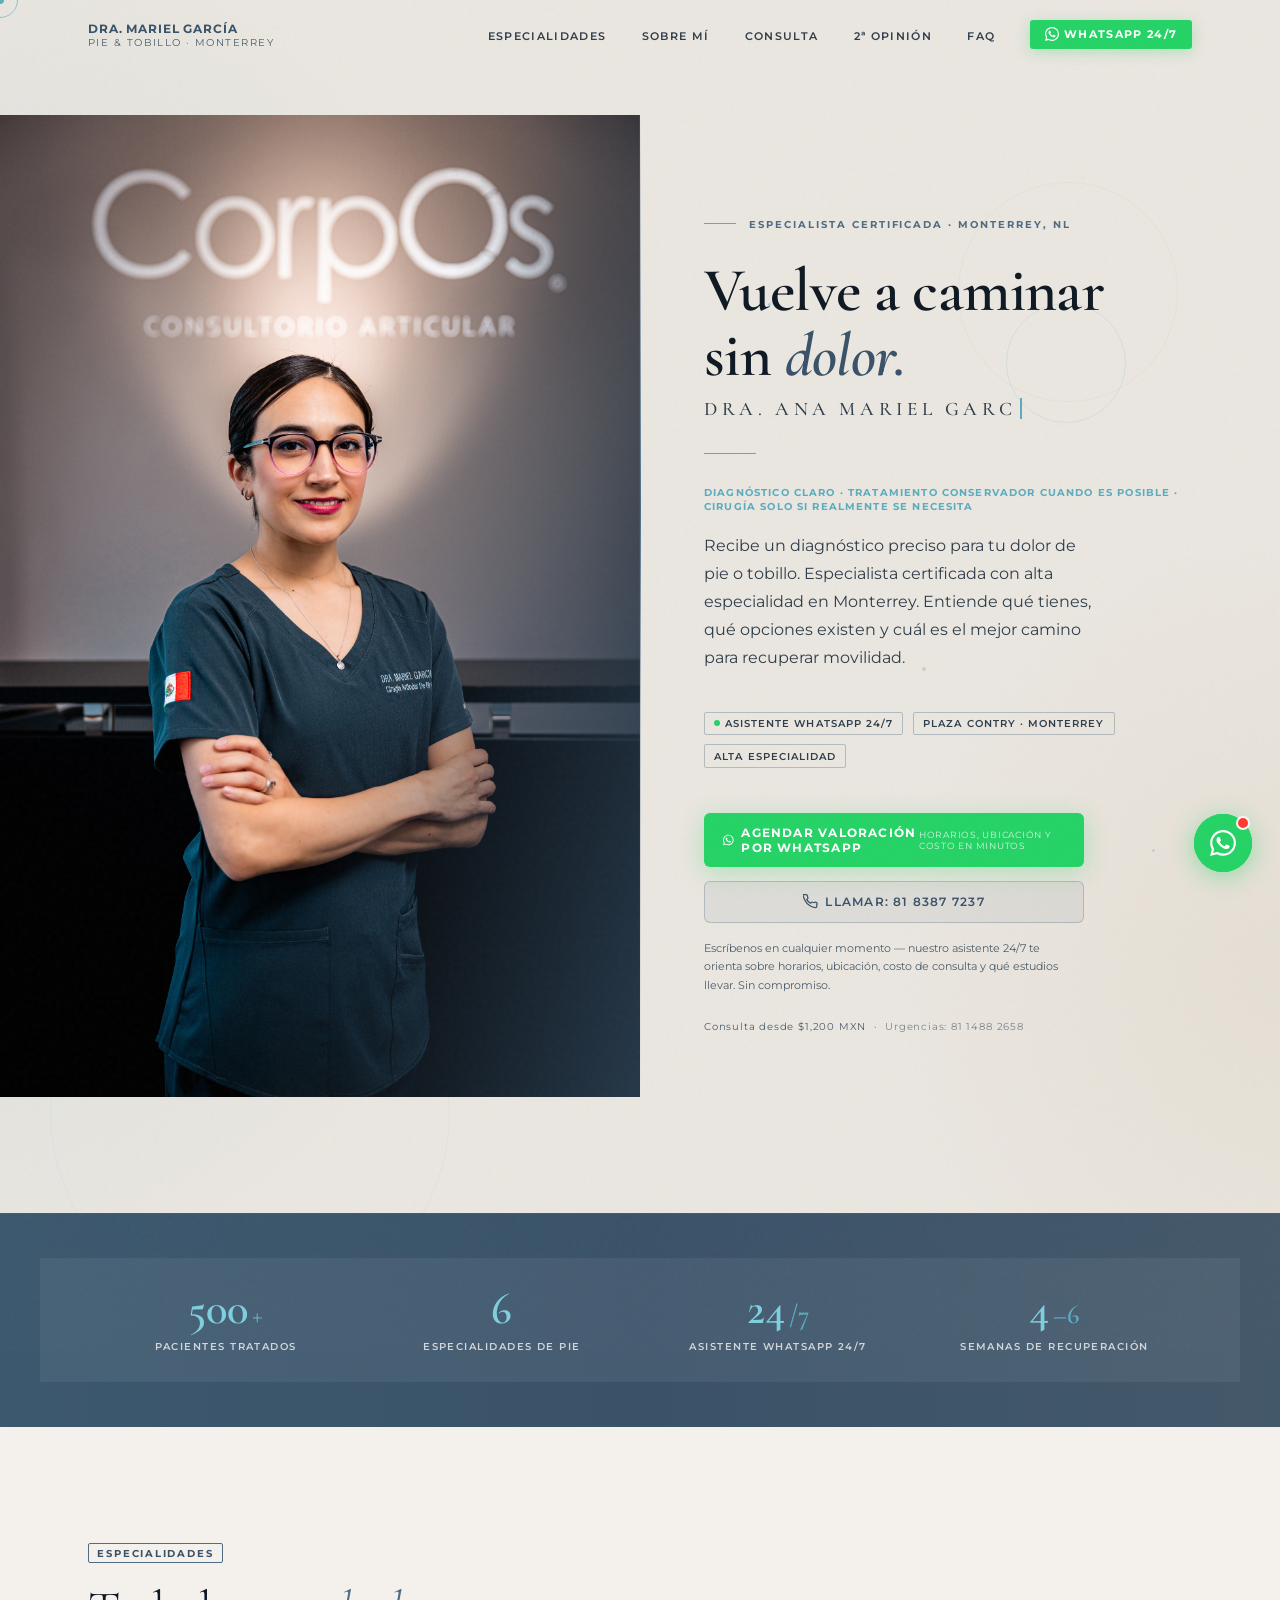
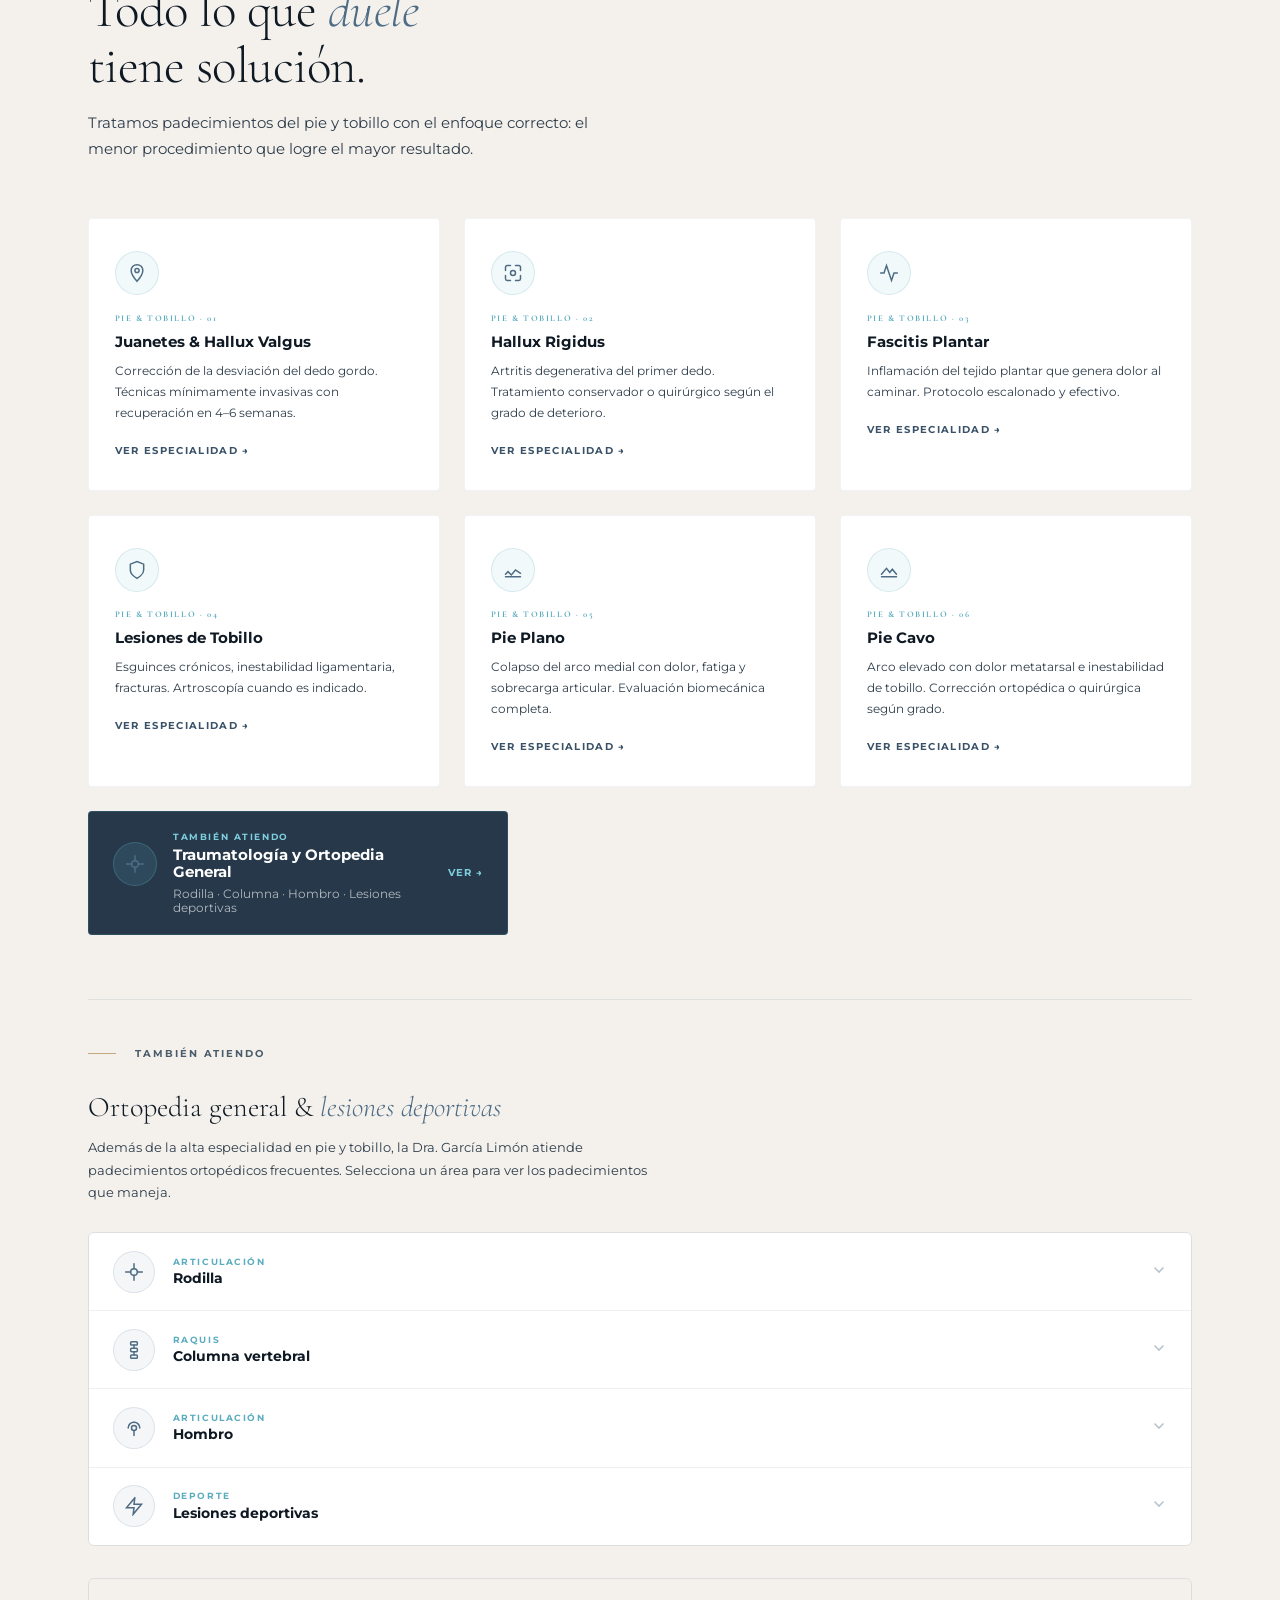
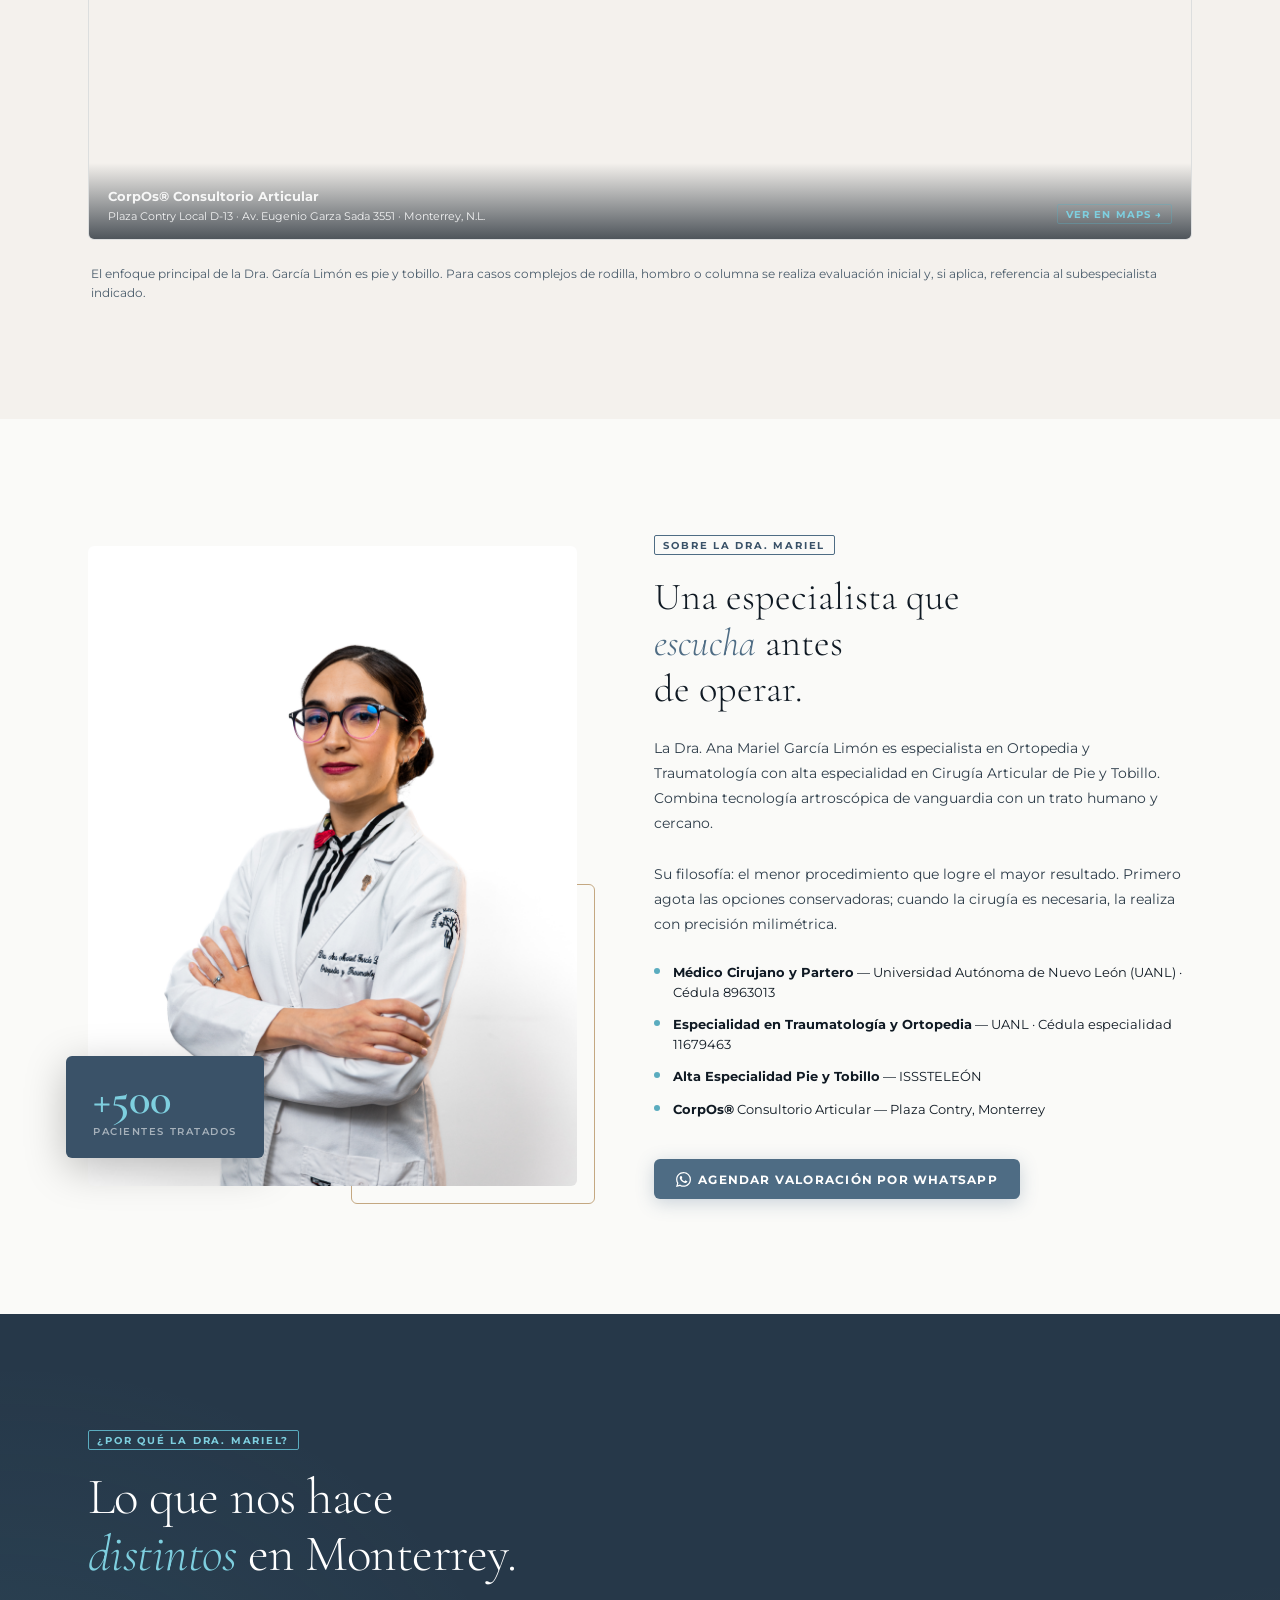
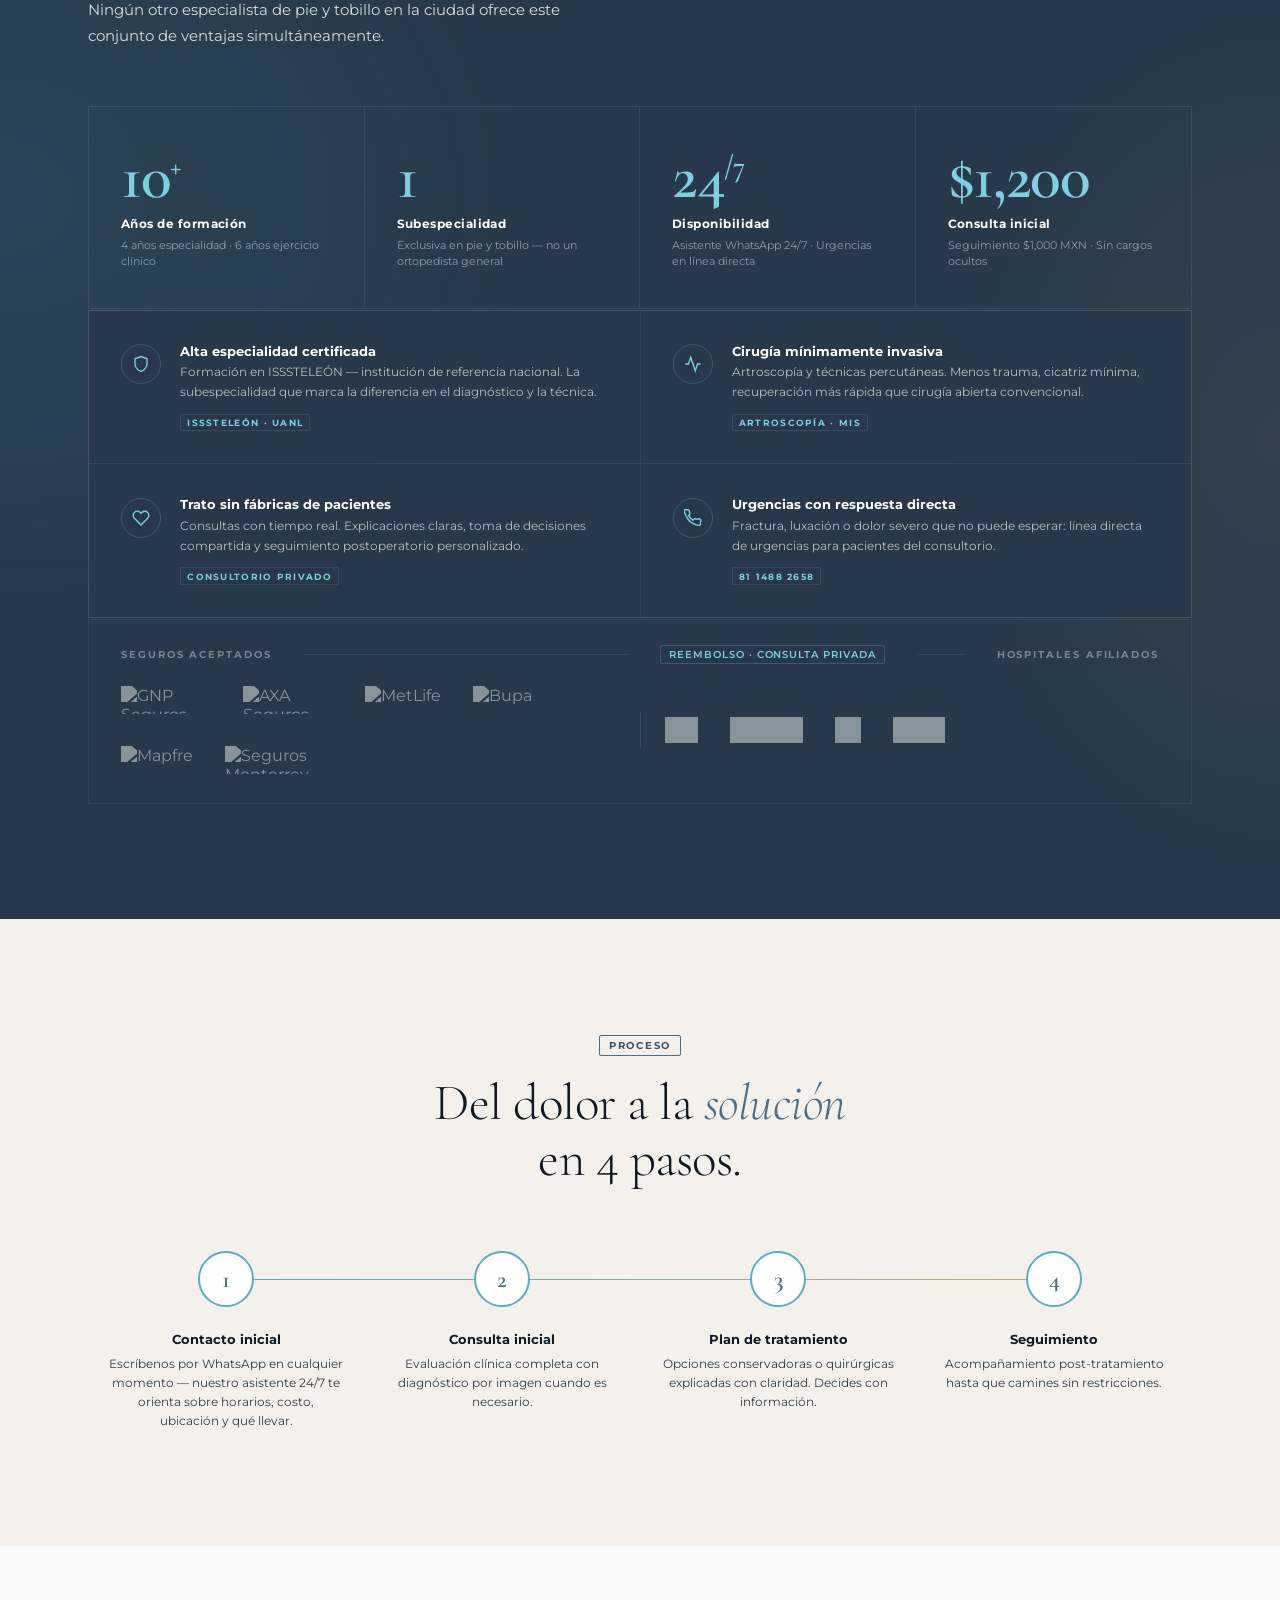
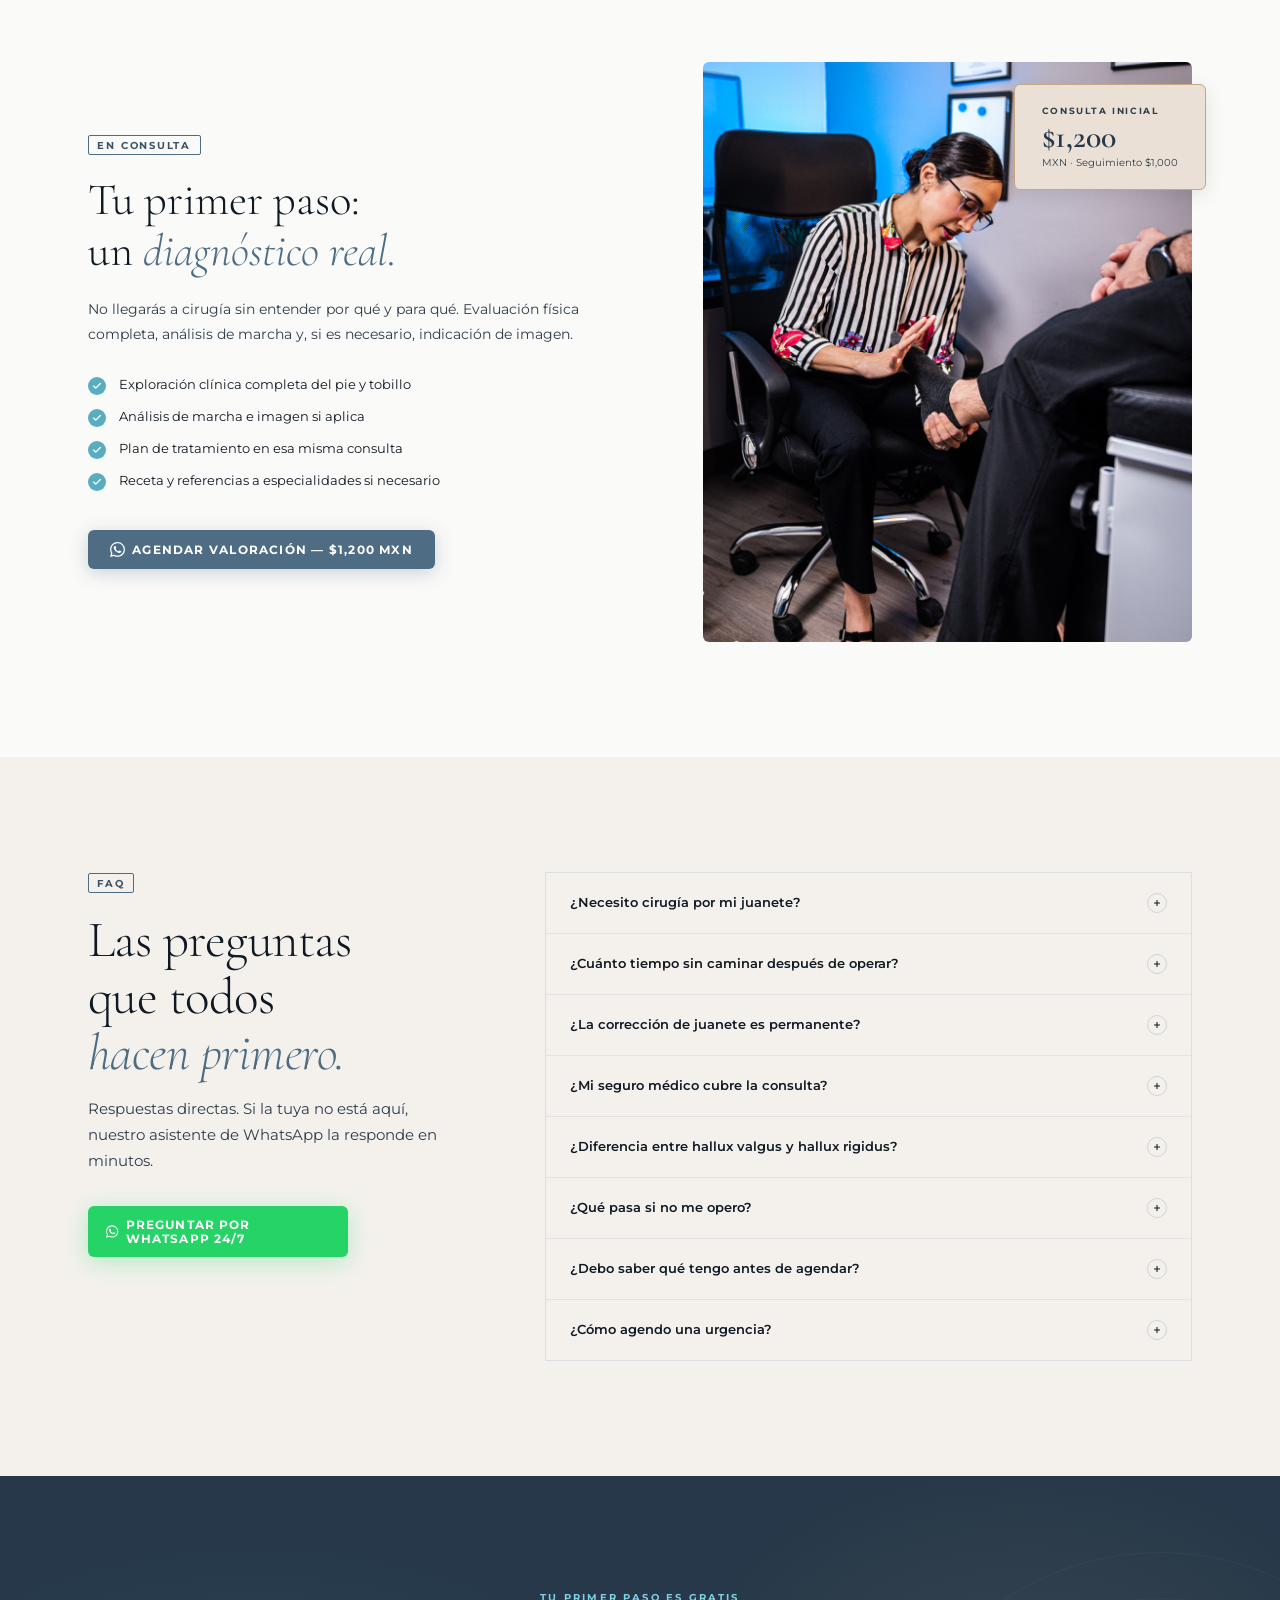
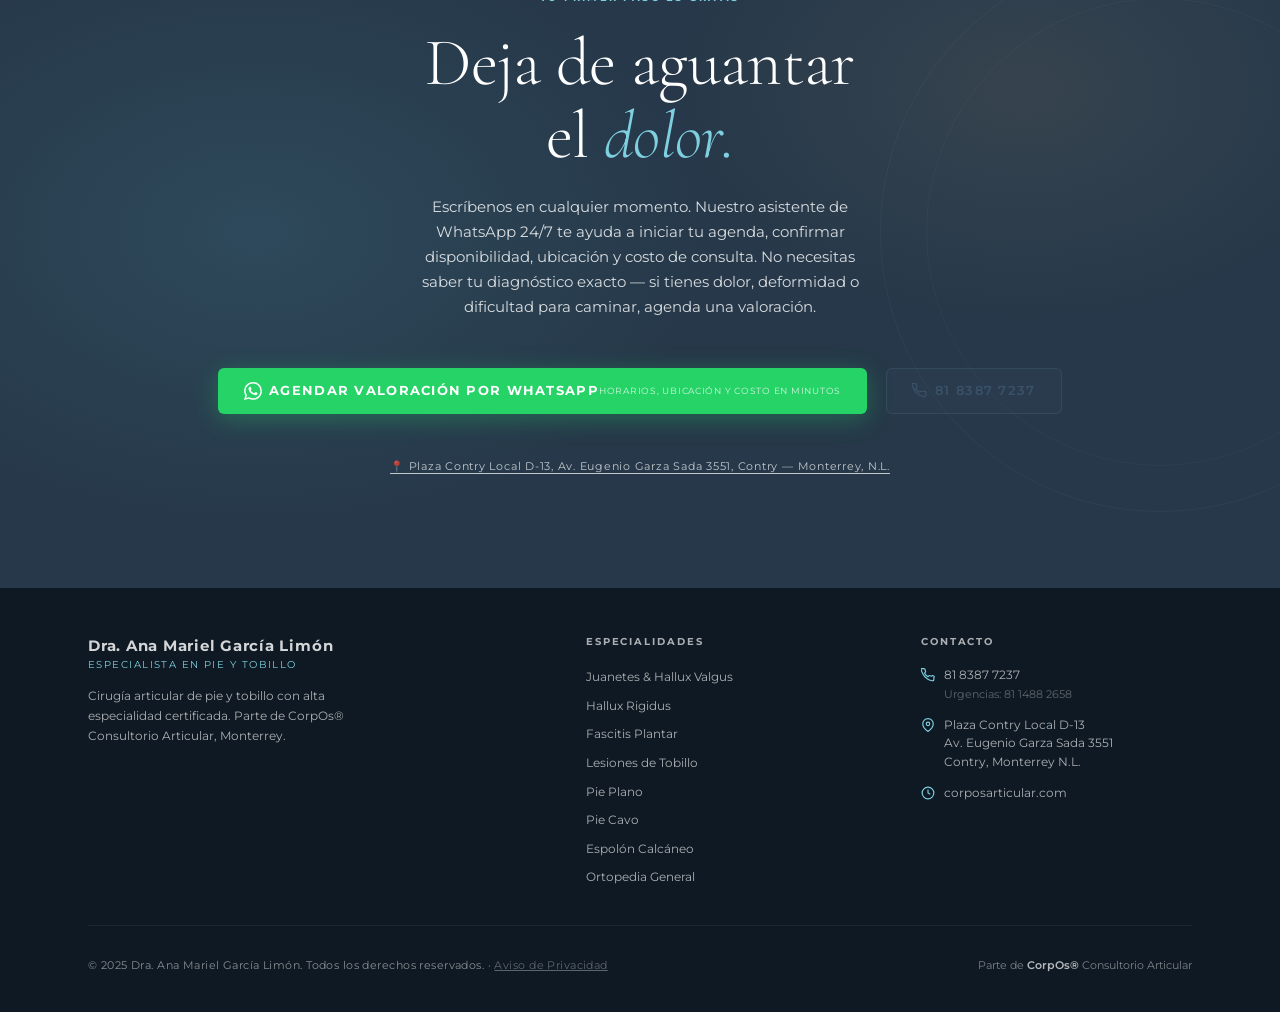
==== index.html @ eee5d9ea "Update index.html" ====
<!DOCTYPE html>
<html lang="es">
<head>

<!-- Google Tag Manager -->
<script>(function(w,d,s,l,i){w[l]=w[l]||[];w[l].push({'gtm.start':
new Date().getTime(),event:'gtm.js'});var f=d.getElementsByTagName(s)[0],
j=d.createElement(s),dl=l!='dataLayer'?'&l='+l:'';j.async=true;j.src=
'https://www.googletagmanager.com/gtm.js?id='+i+dl;f.parentNode.insertBefore(j,f);
})(window,document,'script','dataLayer','GTM-NVMBLD84');</script>
<!-- End Google Tag Manager -->
  
  <meta charset="UTF-8" />
  <meta name="viewport" content="width=device-width, initial-scale=1.0" />
  <title>Dra. Ana Mariel García Limón — Especialista Pie y Tobillo | Monterrey</title>
  <meta name="description" content="Especialista en cirugía de pie y tobillo en Monterrey. Asistente WhatsApp 24/7. Consulta desde $1,200 MXN. Plaza Contry, Av. Eugenio Garza Sada 3551." />
  <link rel="canonical" href="https://dramarielgarcia.com/" />
  <link rel="icon" type="image/svg+xml" href="favicon.svg" />
  <meta name="theme-color" content="#0F1923" />
  <link rel="preload" as="image" href="img/CropOs-70.jpg" fetchpriority="high" />

  <!-- Open Graph -->
  <meta property="og:type"        content="website" />
  <meta property="og:url"         content="https://dramarielgarcia.com/" />
  <meta property="og:title"       content="Dra. Ana Mariel García Limón — Especialista Pie y Tobillo | Monterrey" />
  <meta property="og:description" content="Especialista en cirugía de pie y tobillo en Monterrey. Asistente WhatsApp 24/7. Consulta desde $1,200 MXN." />
  <meta property="og:image"       content="https://dramarielgarcia.com/img/CropOs-70.jpg" />
  <meta property="og:locale"      content="es_MX" />

  <!-- Twitter Card -->
  <meta name="twitter:card"        content="summary_large_image" />
  <meta name="twitter:title"       content="Dra. Ana Mariel García Limón — Especialista Pie y Tobillo | Monterrey" />
  <meta name="twitter:description" content="Especialista en cirugía de pie y tobillo en Monterrey. Asistente WhatsApp 24/7. Consulta desde $1,200 MXN." />
  <meta name="twitter:image"       content="https://dramarielgarcia.com/img/CropOs-70.jpg" />

  <!-- Schema.org -->
  <script type="application/ld+json">
  {
    "@context": "https://schema.org",
    "@graph": [
      {
        "@type": "Physician",
        "name": "Dra. Ana Mariel García Limón",
        "description": "Especialista en Ortopedia y Traumatología con alta especialidad en Cirugía Articular de Pie y Tobillo en Monterrey, México.",
        "medicalSpecialty": "Orthopedic Surgery",
        "url": "https://dramarielgarcia.com/",
        "telephone": "+528261020782",
        "priceRange": "$$",
        "address": {
          "@type": "PostalAddress",
          "streetAddress": "Av. Eugenio Garza Sada 3551, Plaza Contry Local D-13",
          "addressLocality": "Monterrey",
          "addressRegion": "Nuevo León",
          "postalCode": "64860",
          "addressCountry": "MX"
        },
        "areaServed": "Monterrey, Nuevo León, México",
        "availableService": [
          "Cirugía de Juanetes (Hallux Valgus)",
          "Hallux Rigidus",
          "Fascitis Plantar",
          "Lesiones de Tobillo",
          "Pie Plano",
          "Pie Cavo"
        ]
      },
      {
        "@type": "FAQPage",
        "mainEntity": [
          {
            "@type": "Question",
            "name": "¿Necesito cirugía por mi juanete?",
            "acceptedAnswer": {
              "@type": "Answer",
              "text": "No siempre. Muchos juanetes se controlan con plantillas, calzado y anti-inflamatorios. La cirugía se indica cuando el dolor es constante, la deformidad es severa o afecta tu calidad de vida."
            }
          },
          {
            "@type": "Question",
            "name": "¿Cuánto tiempo sin caminar después de operar?",
            "acceptedAnswer": {
              "@type": "Answer",
              "text": "Con técnicas mínimamente invasivas, caminas con zapato especial al día siguiente. Zapato normal en 4–6 semanas. Actividad deportiva, alrededor de 3 meses."
            }
          },
          {
            "@type": "Question",
            "name": "¿La corrección de juanete es permanente?",
            "acceptedAnswer": {
              "@type": "Answer",
              "text": "En la gran mayoría sí. Con la técnica adecuada y siguiendo las recomendaciones post-op, la recurrencia es poco común."
            }
          },
          {
            "@type": "Question",
            "name": "¿Mi seguro médico cubre la consulta?",
            "acceptedAnswer": {
              "@type": "Answer",
              "text": "Depende de tu póliza. Trabajamos con varios seguros. Avisa tu aseguradora y verificamos cobertura antes de tu consulta — sin costo."
            }
          },
          {
            "@type": "Question",
            "name": "¿Diferencia entre hallux valgus y hallux rigidus?",
            "acceptedAnswer": {
              "@type": "Answer",
              "text": "Hallux valgus: desviación del dedo gordo (juanete). Hallux rigidus: artritis — el dedo no se desvía pero duele y se pone rígido. Son dos problemas distintos con tratamientos distintos."
            }
          },
          {
            "@type": "Question",
            "name": "¿Qué pasa si no me opero?",
            "acceptedAnswer": {
              "@type": "Answer",
              "text": "Los juanetes no mejoran solos — tienden a progresar. Pueden afectar dedos adyacentes y generar artritis. Si el grado es severo, esperar empeora el pronóstico quirúrgico."
            }
          },
          {
            "@type": "Question",
            "name": "¿Cómo agendo una urgencia?",
            "acceptedAnswer": {
              "@type": "Answer",
              "text": "Llama al número de urgencias: 81 1488 2658. Para fracturas, luxaciones y dolor agudo que no tolera espera."
            }
          }
        ]
      }
    ]
  }
  </script>

  <link rel="preconnect" href="https://fonts.googleapis.com" />
  <link rel="preconnect" href="https://fonts.gstatic.com" crossorigin />
  <link rel="preload" as="style" href="https://fonts.googleapis.com/css2?family=Montserrat:wght@400;500;600;700&family=Cormorant+Garamond:ital,wght@0,300;0,400;0,600;1,300;1,400;1,600&display=swap" onload="this.onload=null;this.rel='stylesheet'" />
  <noscript><link rel="stylesheet" href="https://fonts.googleapis.com/css2?family=Montserrat:wght@400;500;600;700&family=Cormorant+Garamond:ital,wght@0,300;0,400;0,600;1,300;1,400;1,600&display=swap" /></noscript>
  <link rel="stylesheet" href="styles.css" />

<style>
/* ════════════════════════════════════════════════════════
   HERO
════════════════════════════════════════════════════════ */
.hero {
  min-height: 100svh;
  display: grid;
  grid-template-columns: 1fr 1fr;
  position: relative;
  overflow: hidden;
}

.hero-bg {
  position: absolute; inset: 0; z-index: 0;
  background:
    radial-gradient(ellipse 60% 80% at 0% 50%, rgba(90,172,191,0.15) 0%, transparent 70%),
    radial-gradient(ellipse 50% 60% at 100% 80%, rgba(196,168,130,0.12) 0%, transparent 60%),
    #EAE6E0;
  animation: meshShift 8s ease-in-out infinite alternate;
}
@keyframes meshShift {
  0%   { background-position: 0% 50%, 100% 80%; }
  100% { background-position: 5% 45%, 95% 85%; }
}

.hero-rings {
  position: absolute; inset: 0; z-index: 1; pointer-events: none; overflow: hidden;
}
.ring {
  position: absolute; border-radius: 50%;
  border: 1px solid rgba(255,255,255,0.06);
  animation: ringPulse2 var(--dur, 6s) ease-in-out infinite;
}
.ring-1 { width: 600px; height: 600px; bottom: -200px; left: -100px; animation-delay: 0s; --dur: 7s; }
.ring-2 { width: 400px; height: 400px; bottom: -100px; left:  50px; animation-delay: 1.5s; --dur: 5s; border-color: rgba(90,172,191,0.08); }
.ring-3 { width: 220px; height: 220px; top: 15%; right: 8%; animation-delay: 0.8s; --dur: 6s; border-color: rgba(196,168,130,0.1); }
.ring-4 { width: 120px; height: 120px; top: 25%; right: 12%; animation-delay: 2s; --dur: 4.5s; border-color: rgba(90,172,191,0.15); }
@keyframes ringPulse2 {
  0%, 100% { transform: scale(1); opacity: 0.6; }
  50%       { transform: scale(1.04); opacity: 1; }
}

.particles { position: absolute; inset: 0; z-index: 1; pointer-events: none; }
.particle {
  position: absolute;
  width: var(--sz, 3px); height: var(--sz, 3px);
  border-radius: 50%;
  background: var(--c, rgba(90,172,191,0.5));
  animation: float var(--d, 8s) ease-in-out infinite;
  animation-delay: var(--delay, 0s);
}
@keyframes float {
  0%, 100% { transform: translateY(0) translateX(0); opacity: 0.4; }
  33%       { transform: translateY(-18px) translateX(6px); opacity: 0.9; }
  66%       { transform: translateY(-8px) translateX(-10px); opacity: 0.6; }
}

.hero-image-col {
  position: relative; z-index: 2;
  overflow: hidden;
  min-height: 100svh;
}
.hero-image-col img {
  width: 100%; height: 100%;
  object-fit: cover; object-position: center top;
  transform-origin: center;
  animation: heroImgReveal 1.4s var(--ease) 0.2s both;
  will-change: transform;
}
@keyframes heroImgReveal {
  from { opacity: 0; transform: scale(1.07); }
  to   { opacity: 1; transform: scale(1); }
}
.hero-image-col::after {
  content: '';
  position: absolute; inset: 0;
  background: linear-gradient(105deg, transparent 55%, var(--slate-dd) 100%);
  pointer-events: none;
}

.hero-content {
  position: relative; z-index: 2;
  display: flex; flex-direction: column; justify-content: center;
  padding: clamp(5rem,8vw,7rem) clamp(2rem,5vw,4.5rem) clamp(3rem,5vw,5rem);
}
.hero-content::before {
  content: '';
  position: absolute; left: 0; top: 0; bottom: 0; width: 1px;
  background: linear-gradient(to bottom, transparent 0%, var(--slate) 40%, rgba(78,108,132,0.3) 60%, transparent 100%);
  animation: scanLine 4s ease-in-out infinite;
}
@keyframes scanLine {
  0%, 100% { transform: translateY(-100%); opacity: 0; }
  50%       { transform: translateY(0%);   opacity: 1; }
}

.hero-eyebrow {
  display: flex; align-items: center; gap: 0.8rem;
  margin-bottom: 1.8rem;
  animation: slideInLeft 0.8s var(--ease) 0.5s both;
}
.hero-eyebrow-bar { width: 32px; height: 1px; background: var(--teal); }
.hero-eyebrow-text {
  font-size: 0.62rem; font-weight: 700; letter-spacing: 0.2em;
  text-transform: uppercase; color: var(--slate);
}
@keyframes slideInLeft {
  from { opacity: 0; transform: translateX(-20px); }
  to   { opacity: 1; transform: translateX(0); }
}

.hero-h1 {
  font-family: 'Cormorant Garamond', serif;
  font-size: clamp(2.6rem, 4.8vw, 4.2rem);
  font-weight: 600;
  line-height: 1.06;
  color: #0F1923;
  letter-spacing: -0.01em;
  margin-bottom: 0.5rem;
  animation: fadeUpBig 0.9s var(--ease) 0.65s both;
}
.hero-h1 em { font-style: italic; color: var(--slate-d); }
@keyframes fadeUpBig {
  from { opacity: 0; transform: translateY(30px); }
  to   { opacity: 1; transform: translateY(0); }
}

.typewriter-wrap {
  font-family: 'Cormorant Garamond', serif;
  font-size: clamp(1rem, 1.6vw, 1.2rem);
  font-weight: 500;
  letter-spacing: 0.24em;
  text-transform: uppercase;
  color: var(--ink-m);
  margin-bottom: 2rem;
  display: flex; align-items: center; gap: 2px;
  animation: fadeUpBig 0.8s var(--ease) 0.8s both;
}
.typewriter-cursor {
  display: inline-block; width: 2px; height: 1.1em;
  background: var(--teal); margin-left: 2px;
  animation: blink 1.1s step-end infinite;
}
@keyframes blink { 0%, 100% { opacity: 1; } 50% { opacity: 0; } }

.hero-divider {
  width: 0; height: 1px; background: var(--teal); margin-bottom: 2rem;
  animation: expandWidth 0.8s var(--ease) 1.1s forwards;
}
@keyframes expandWidth { to { width: 52px; } }

.hero-desc {
  font-size: clamp(0.87rem,1.3vw,0.98rem);
  font-weight: 400; line-height: 1.78;
  color: var(--ink-m);
  max-width: 400px; margin-bottom: 2.5rem;
  animation: fadeUpBig 0.8s var(--ease) 1.1s both;
}

.hero-badges {
  display: flex; flex-wrap: wrap; gap: 0.6rem;
  margin-bottom: 2.8rem;
  animation: fadeUpBig 0.8s var(--ease) 1.25s both;
}
.badge {
  display: inline-flex; align-items: center; gap: 0.45em;
  font-size: 0.65rem; font-weight: 600; letter-spacing: 0.1em;
  text-transform: uppercase;
  border: 1px solid rgba(78,108,132,0.35);
  color: var(--ink-m);
  padding: 0.4em 0.9em; border-radius: 2px;
  transition: border-color 0.3s, color 0.3s;
}
.badge:hover { border-color: var(--slate); color: var(--slate-d); }
.live-dot {
  width: 6px; height: 6px; border-radius: 50%; background: var(--wa);
  animation: livePulse 1.8s ease-in-out infinite;
}

.hero-ctas {
  display: flex; flex-direction: column; gap: 0.9rem;
  animation: fadeUpBig 0.8s var(--ease) 1.4s both;
}
.hero-ctas .btn-wa,
.hero-ctas .btn-tel { max-width: 380px; }

.cta-btns .btn-wa,
.cta-btns .btn-tel { font-size: 0.8rem; padding: 1.1em 2em; }

.hero-price {
  margin-top: 1.6rem;
  font-size: 0.63rem; letter-spacing: 0.08em; color: var(--ink-s);
  animation: fadeUpBig 0.8s var(--ease) 1.55s both;
}

/* ════════════════════════════════════════════════════════
   STATS STRIP
════════════════════════════════════════════════════════ */
.stats {
  background: var(--slate-d);
  border-top: 1px solid rgba(255,255,255,0.06);
  padding: 2.8rem 0;
  position: relative; overflow: hidden;
}
.stats::before {
  content: ''; position: absolute; inset: 0;
  background: linear-gradient(90deg, rgba(90,172,191,0.07) 0%, transparent 50%, rgba(196,168,130,0.07) 100%);
}
.stats-grid {
  max-width: 1200px; margin: 0 auto;
  padding: 0 clamp(1.25rem,5vw,3rem);
  display: grid; grid-template-columns: repeat(4, 1fr);
  gap: 1px; background: rgba(255,255,255,0.06);
  position: relative; z-index: 1;
}
.stat-card {
  background: transparent; padding: 1.8rem 2rem;
  text-align: center;
  transition: background 0.3s;
}
.stat-card:hover { background: rgba(255,255,255,0.04); }
.stat-num {
  font-family: 'Cormorant Garamond', serif;
  font-size: clamp(2.2rem, 3.5vw, 3rem);
  font-weight: 600; color: var(--teal-l); line-height: 1;
  display: flex; justify-content: center; align-items: baseline; gap: 2px;
}
.stat-plus { font-size: 0.6em; color: var(--teal); margin-left: 2px; }
.stat-label { font-size: 0.65rem; font-weight: 600; letter-spacing: 0.14em; text-transform: uppercase; color: rgba(255,255,255,0.75); margin-top: 0.5rem; }

/* ════════════════════════════════════════════════════════
   SECTION / TYPOGRAPHY (index overrides)
════════════════════════════════════════════════════════ */
section { padding: clamp(4.5rem, 9vw, 7.5rem) 0; }
.sec-title {
  font-family: 'Cormorant Garamond', serif;
  font-size: clamp(2.2rem,4vw,3.5rem);
  font-weight: 300; line-height: 1.1; letter-spacing: -0.01em;
  color: var(--ink);
}
.sec-title em { font-style: italic; color: var(--slate); }
.serif { font-family: 'Cormorant Garamond', serif; }

/* ════════════════════════════════════════════════════════
   ESPECIALIDADES
════════════════════════════════════════════════════════ */
.especial { background: var(--stone); }

/* ── Pie & Tobillo grid (rediseño visual) ── */
.espec-grid {
  display: grid;
  grid-template-columns: repeat(3, 1fr);
  gap: 1.5rem;
  margin-top: 3.5rem;
}
.espec-card {
  background: var(--white);
  padding: clamp(1.6rem,2.5vw,2.4rem) clamp(1.4rem,2vw,2rem);
  position: relative; overflow: hidden;
  border-radius: 4px;
  border: 1px solid rgba(78,108,132,0.08);
  transition: transform 0.38s var(--ease), box-shadow 0.38s var(--ease), border-color 0.38s;
  cursor: default;
}
.espec-card::before {
  content: ''; position: absolute; top: 0; left: 0; right: 0; height: 2px;
  background: linear-gradient(90deg, var(--teal), var(--slate));
  transform: scaleX(0); transform-origin: left;
  transition: transform 0.4s var(--ease);
}
.espec-card:hover::before { transform: scaleX(1); }
.espec-card:hover {
  transform: translateY(-6px);
  box-shadow: 0 16px 48px rgba(0,0,0,0.09);
  border-color: rgba(78,108,132,0.18);
}
.espec-card::after {
  content: ''; position: absolute; inset: 0;
  background: linear-gradient(135deg, transparent 40%, rgba(90,172,191,0.05) 50%, transparent 60%);
  transform: translateX(-100%);
  transition: transform 0.55s ease;
}
.espec-card:hover::after { transform: translateX(100%); }

/* Icono SVG en lugar del número grande */
.espec-icon {
  width: 44px; height: 44px;
  background: rgba(90,172,191,0.08);
  border: 1px solid rgba(90,172,191,0.2);
  border-radius: 50%;
  display: flex; align-items: center; justify-content: center;
  color: var(--slate);
  margin-bottom: 1.1rem;
  transition: background 0.3s, border-color 0.3s;
}
.espec-card:hover .espec-icon {
  background: rgba(90,172,191,0.14);
  border-color: rgba(90,172,191,0.4);
}
.espec-num {
  font-family: 'Cormorant Garamond', serif;
  font-size: 0.55rem; font-weight: 700; letter-spacing: 0.18em;
  text-transform: uppercase;
  color: var(--teal); margin-bottom: 0.55rem; display: block;
}
.espec-name { font-size: 0.93rem; font-weight: 700; color: var(--ink); margin-bottom: 0.6rem; line-height: 1.25; }
.espec-desc { font-size: 0.78rem; font-weight: 400; line-height: 1.68; color: var(--ink-m); }
.espec-link {
  display: inline-flex; align-items: center; gap: 0.35em;
  margin-top: 1.3rem; font-size: 0.6rem; font-weight: 700;
  letter-spacing: 0.14em; text-transform: uppercase;
  color: var(--slate-d);
  transition: gap 0.25s, color 0.25s;
}
.espec-card:hover .espec-link { gap: 0.55em; color: var(--teal); }

/* ── Ortopedia general (sección secundaria) ── */
.ortopedia-general {
  margin-top: 4rem;
  padding-top: 3rem;
  border-top: 1px solid rgba(78,108,132,0.12);
}
.ortopedia-general-header {
  display: flex; align-items: center; gap: 1.2rem;
  margin-bottom: 2rem;
}
.ortopedia-general-bar {
  width: 28px; height: 1px; background: var(--beige); flex-shrink: 0;
}
.ortopedia-general-label {
  font-size: 0.6rem; font-weight: 700; letter-spacing: 0.2em;
  text-transform: uppercase; color: var(--ink-s);
}
.ortopedia-general-title {
  font-family: 'Cormorant Garamond', serif;
  font-size: clamp(1.3rem,2.2vw,1.8rem);
  font-weight: 300; color: var(--ink);
  line-height: 1.15;
}
.ortopedia-general-title em { font-style: italic; color: var(--slate); }
.ortopedia-areas {
  display: grid;
  grid-template-columns: repeat(auto-fit, minmax(200px, 1fr));
  gap: 1rem;
}
.ortopedia-area {
  background: rgba(78,108,132,0.04);
  border: 1px solid rgba(78,108,132,0.1);
  border-radius: 4px;
  padding: 1.3rem 1.5rem;
  display: flex; align-items: flex-start; gap: 1rem;
  transition: background 0.3s, border-color 0.3s;
}
.ortopedia-area:hover {
  background: rgba(78,108,132,0.07);
  border-color: rgba(78,108,132,0.2);
}
.ortopedia-area-icon {
  width: 36px; height: 36px; border-radius: 50%;
  border: 1px solid rgba(78,108,132,0.18);
  display: flex; align-items: center; justify-content: center;
  color: var(--slate); flex-shrink: 0;
  transition: background 0.3s;
}
.ortopedia-area:hover .ortopedia-area-icon { background: rgba(78,108,132,0.1); }
.ortopedia-area-name { font-size: 0.83rem; font-weight: 700; color: var(--ink); margin-bottom: 0.3rem; }
.ortopedia-area-desc { font-size: 0.73rem; font-weight: 400; line-height: 1.6; color: var(--ink-m); }
.ortopedia-general-intro {
  font-size: 0.82rem; color: var(--ink-m); line-height: 1.7;
  margin: 0.8rem 0 1.8rem; max-width: 580px;
}
.ortopedia-general-note {
  margin-top: 1.6rem;
  font-size: 0.72rem; color: var(--ink-s); line-height: 1.65;
  padding-left: 0.2rem;
}

/* ── Acordeón ortopedia ── */
.orto-accordion {
  display: flex; flex-direction: column; gap: 0;
  border: 1px solid rgba(78,108,132,0.14);
  border-radius: 6px; overflow: hidden;
}
.orto-item {
  background: var(--white);
  border-bottom: 1px solid rgba(78,108,132,0.1);
  cursor: pointer;
  transition: background 0.25s;
}
.orto-item:last-child { border-bottom: none; }
.orto-item.open { background: rgba(90,172,191,0.04); }
.orto-header {
  display: flex; align-items: center; gap: 1.1rem;
  padding: 1.1rem 1.5rem;
  user-select: none;
}
.orto-icon-wrap {
  width: 42px; height: 42px; border-radius: 50%; flex-shrink: 0;
  display: flex; align-items: center; justify-content: center;
  background: rgba(78,108,132,0.06);
  border: 1px solid rgba(78,108,132,0.14);
  color: var(--slate);
  transition: background 0.3s, border-color 0.3s, color 0.3s;
}
.orto-item.open .orto-icon-wrap,
.orto-item:hover .orto-icon-wrap {
  background: rgba(90,172,191,0.12);
  border-color: var(--teal);
  color: var(--teal);
}
.orto-header-text { flex: 1; }
.orto-tag {
  display: block; font-size: 0.55rem; font-weight: 700;
  letter-spacing: 0.18em; text-transform: uppercase;
  color: var(--teal); margin-bottom: 0.2rem;
}
.orto-title {
  display: block; font-size: 0.9rem; font-weight: 700;
  color: var(--ink); line-height: 1.2;
  transition: color 0.25s;
}
.orto-item.open .orto-title,
.orto-item:hover .orto-title { color: var(--slate-d); }
.orto-chevron {
  color: rgba(78,108,132,0.4); flex-shrink: 0;
  transition: transform 0.35s var(--ease), color 0.25s;
}
.orto-item.open .orto-chevron {
  transform: rotate(180deg);
  color: var(--teal);
}
.orto-body {
  max-height: 0; overflow: hidden;
  transition: max-height 0.42s var(--ease), padding 0.3s;
  padding: 0 1.5rem 0 4.6rem;
}
.orto-item.open .orto-body {
  max-height: 260px;
  padding: 0 1.5rem 1.3rem 4.6rem;
}
.orto-list {
  list-style: none; padding: 0; margin: 0;
  display: flex; flex-direction: column; gap: 0.55rem;
}
.orto-list li {
  font-size: 0.8rem; color: var(--ink-m); line-height: 1.5;
  padding-left: 1.1rem; position: relative;
}
.orto-list li::before {
  content: ''; position: absolute; left: 0; top: 0.55em;
  width: 4px; height: 4px; border-radius: 50%;
  background: var(--teal);
}

/* ── Mapa ── */
.orto-map-wrap {
  margin-top: 2rem;
  border-radius: 6px; overflow: hidden;
  border: 1px solid rgba(78,108,132,0.14);
  position: relative;
}
.orto-map-wrap iframe {
  display: block; width: 100%; height: 260px; border: none;
}
.orto-map-label {
  position: absolute; bottom: 0; left: 0; right: 0;
  background: linear-gradient(transparent, rgba(15,25,35,0.72));
  padding: 1.5rem 1.2rem 0.9rem;
  display: flex; align-items: flex-end; justify-content: space-between;
  pointer-events: none;
}
.orto-map-text {
  font-size: 0.7rem; color: rgba(255,255,255,0.9); line-height: 1.5;
}
.orto-map-text strong { display: block; font-size: 0.8rem; margin-bottom: 0.1rem; }
.orto-map-link {
  font-size: 0.6rem; font-weight: 700; letter-spacing: 0.12em; text-transform: uppercase;
  color: var(--teal-l); border: 1px solid rgba(90,172,191,0.4);
  padding: 0.4em 0.85em; border-radius: 2px;
  pointer-events: all;
  transition: background 0.25s;
  white-space: nowrap;
}
.orto-map-link:hover { background: rgba(90,172,191,0.15); }

@media (max-width: 960px) {
  .espec-grid { grid-template-columns: repeat(2, 1fr); }
  .orto-body.open, .orto-item.open .orto-body { padding-left: 1.5rem; }
}
@media (max-width: 600px) {
  .espec-grid { grid-template-columns: 1fr; gap: 1rem; }
  .orto-map-wrap iframe { height: 200px; }
}

/* ════════════════════════════════════════════════════════
   ABOUT
════════════════════════════════════════════════════════ */
.about { background: var(--off); }
.about-grid { display: grid; grid-template-columns: 1fr 1.1fr; gap: clamp(3rem,6vw,6.5rem); align-items: center; }
.about-img-wrap { position: relative; }
.about-img-wrap img {
  width: 100%; height: clamp(440px,55vw,640px);
  object-fit: cover; object-position: center top;
  border-radius: var(--r);
  transition: transform 0.6s var(--ease);
}
.about-img-wrap:hover img { transform: scale(1.02); }
.about-frame {
  position: absolute; bottom: -18px; right: -18px;
  width: 50%; height: 50%;
  border: 1.5px solid var(--beige); border-radius: var(--r);
  pointer-events: none; z-index: -1;
  transition: transform 0.6s var(--ease);
}
.about-img-wrap:hover .about-frame { transform: translate(4px, 4px); }
.about-badge {
  position: absolute; bottom: 28px; left: -22px;
  background: var(--slate-d); color: #fff;
  padding: 1.3rem 1.7rem; border-radius: var(--r);
  box-shadow: 0 10px 40px rgba(0,0,0,0.25);
  transition: transform 0.4s var(--ease);
}
.about-img-wrap:hover .about-badge { transform: translateY(-4px); }
.about-badge-num {
  font-family: 'Cormorant Garamond', serif;
  font-size: 2.8rem; font-weight: 600;
  color: var(--teal-l); line-height: 1;
}
.about-badge-label { font-size: 0.6rem; font-weight: 600; letter-spacing: 0.16em; text-transform: uppercase; color: rgba(255,255,255,0.55); margin-top: 0.3rem; }
.about-lead {
  font-family: 'Cormorant Garamond', serif;
  font-size: clamp(1.7rem,3vw,2.5rem); font-weight: 300; line-height: 1.2;
  color: var(--ink); margin-bottom: 1.5rem;
}
.about-lead em { font-style: italic; color: var(--slate); }
.about-body { font-size: 0.88rem; font-weight: 400; line-height: 1.78; color: var(--ink-m); margin-bottom: 1.6rem; }
.cred-list { display: flex; flex-direction: column; gap: 0.8rem; margin-bottom: 2.5rem; }
.cred-item { display: flex; align-items: flex-start; gap: 0.8rem; font-size: 0.82rem; color: var(--ink); line-height: 1.5; }
.cred-dot { width: 6px; height: 6px; border-radius: 50%; background: var(--teal); flex-shrink: 0; margin-top: 0.4em; }
.cred-item strong { font-weight: 700; }

/* ════════════════════════════════════════════════════════
   DIFERENCIADORES — rediseño editorial
════════════════════════════════════════════════════════ */
.dif { background: var(--slate-dd); position: relative; overflow: hidden; }
.dif::before {
  content: ''; position: absolute; inset: 0;
  background:
    radial-gradient(ellipse 70% 60% at 0% 40%, rgba(90,172,191,0.1) 0%, transparent 60%),
    radial-gradient(ellipse 50% 70% at 100% 60%, rgba(196,168,130,0.08) 0%, transparent 55%);
}
.dif .tag { border-color: var(--teal); color: var(--teal-l); }
.dif .sec-title { color: var(--white); }
.dif .sec-title em { color: var(--teal-l); }
.dif .sec-body { color: rgba(255,255,255,0.82); }

/* ── Métricas grandes ── */
.dif-metrics {
  display: grid; grid-template-columns: repeat(4,1fr);
  gap: 0; border: 1px solid rgba(255,255,255,0.08);
  margin-top: 3.5rem; position: relative; z-index: 1;
}
.dif-metric {
  padding: clamp(1.8rem,3vw,2.6rem) clamp(1.4rem,2.5vw,2rem);
  border-right: 1px solid rgba(255,255,255,0.08);
  position: relative; overflow: hidden;
  transition: background 0.4s;
}
.dif-metric:last-child { border-right: none; }
.dif-metric::after {
  content: ''; position: absolute; bottom: 0; left: 0; right: 0; height: 2px;
  background: linear-gradient(90deg, var(--teal), transparent);
  transform: scaleX(0); transform-origin: left;
  transition: transform 0.45s var(--ease);
}
.dif-metric:hover::after { transform: scaleX(1); }
.dif-metric:hover { background: rgba(255,255,255,0.03); }
.dif-metric-num {
  font-family: 'Cormorant Garamond', serif;
  font-size: clamp(3rem,5vw,4.5rem); font-weight: 600;
  line-height: 1; color: var(--teal-l);
  margin-bottom: 0.5rem; letter-spacing: -0.02em;
}
.dif-metric-num span { font-size: 0.45em; vertical-align: super; margin-right: 2px; }
.dif-metric-label {
  font-size: 0.72rem; font-weight: 700; color: var(--white);
  letter-spacing: 0.04em; margin-bottom: 0.35rem;
}
.dif-metric-sub {
  font-size: 0.68rem; color: rgba(255,255,255,0.5); line-height: 1.5;
}

/* ── Grid de ventajas (2 col) ── */
.dif-features {
  display: grid; grid-template-columns: 1fr 1fr;
  gap: 1px; background: rgba(255,255,255,0.06);
  border: 1px solid rgba(255,255,255,0.06);
  margin-top: 1px; position: relative; z-index: 1;
}
.dif-feat {
  background: var(--slate-dd);
  padding: clamp(1.4rem,2.5vw,2rem) clamp(1.4rem,2.5vw,2rem);
  display: flex; align-items: flex-start; gap: 1.2rem;
  transition: background 0.3s;
}
.dif-feat:hover { background: rgba(255,255,255,0.025); }
.dif-feat-icon {
  width: 40px; height: 40px; border-radius: 50%; flex-shrink: 0;
  border: 1px solid rgba(90,172,191,0.3);
  display: flex; align-items: center; justify-content: center;
  color: var(--teal-l); margin-top: 0.1rem;
  transition: background 0.3s, border-color 0.3s;
}
.dif-feat:hover .dif-feat-icon { background: rgba(90,172,191,0.1); border-color: var(--teal-l); }
.dif-feat-title { font-size: 0.84rem; font-weight: 700; color: var(--white); margin-bottom: 0.3rem; }
.dif-feat-body { font-size: 0.74rem; color: rgba(255,255,255,0.68); line-height: 1.65; }
.dif-feat-tag {
  display: inline-block; margin-top: 0.7rem;
  font-size: 0.58rem; font-weight: 700; letter-spacing: 0.14em; text-transform: uppercase;
  color: var(--teal-l); border: 1px solid rgba(90,172,191,0.2); padding: 0.25em 0.65em; border-radius: 2px;
}

/* ── Logos aseguradoras ── */
.dif-logos-section { position: relative; z-index: 1; margin-top: 1px; }
.dif-logos-header {
  display: flex; align-items: center; gap: 2rem;
  padding: 1.6rem clamp(1.4rem,2.5vw,2rem) 0;
  border: 1px solid rgba(255,255,255,0.06); border-bottom: none;
}
.dif-logos-title {
  font-size: 0.6rem; font-weight: 700; letter-spacing: 0.2em; text-transform: uppercase;
  color: rgba(255,255,255,0.38); white-space: nowrap; flex-shrink: 0;
}
.dif-logos-line { flex: 1; height: 1px; background: rgba(255,255,255,0.07); }
.dif-logos-reembolso {
  font-size: 0.6rem; font-weight: 600; letter-spacing: 0.1em; text-transform: uppercase;
  color: var(--teal-l); border: 1px solid rgba(90,172,191,0.3);
  padding: 0.28em 0.8em; border-radius: 2px; white-space: nowrap; flex-shrink: 0;
}
.dif-logos-row {
  display: flex; align-items: center; flex-wrap: wrap; gap: 0;
  border: 1px solid rgba(255,255,255,0.06); border-top: none;
  padding: 1.4rem clamp(1.4rem,2.5vw,2rem) 1.8rem;
}
.dif-logos-group { display: flex; align-items: center; gap: 2rem; flex-wrap: wrap; flex: 1; }
.dif-logos-sep {
  width: 1px; height: 36px; background: rgba(255,255,255,0.1);
  margin: 0 1.5rem; flex-shrink: 0;
}
.dif-logo-item {
  height: 28px; display: flex; align-items: center;
  opacity: 0.45; transition: opacity 0.3s;
  filter: brightness(0) invert(1);
}
.dif-logo-item:hover { opacity: 0.85; }
.dif-logo-item img { height: 100%; width: auto; max-width: 90px; object-fit: contain; }
.dif-logo-hosp { height: 26px; }

/* ── Chip legado ── (por si algo lo usa aún) */
.dif-chip {
  display: inline-block; margin-top: 1.1rem;
  font-size: 0.6rem; font-weight: 700; letter-spacing: 0.16em; text-transform: uppercase;
  color: var(--teal-l); border: 1px solid rgba(90,172,191,0.25);
  padding: 0.3em 0.75em; border-radius: 2px;
}

/* ════════════════════════════════════════════════════════
   PROCESO
════════════════════════════════════════════════════════ */
.proceso { background: var(--stone); }
.proceso-steps { display: grid; grid-template-columns: repeat(4,1fr); gap: 0; margin-top: 4rem; position: relative; }
.proceso-steps::before {
  content: ''; position: absolute; top: 28px; left: 10%; right: 10%; height: 1px;
  background: linear-gradient(90deg, var(--teal), var(--beige));
}
.proceso-step { padding: 0 1.2rem; text-align: center; }
.paso-num {
  width: 56px; height: 56px; border-radius: 50%;
  background: var(--white); border: 2px solid var(--teal);
  display: flex; align-items: center; justify-content: center;
  font-family: 'Cormorant Garamond', serif; font-size: 1.5rem; font-weight: 600; color: var(--slate);
  margin: 0 auto 1.5rem; position: relative; z-index: 1;
  transition: background 0.35s, color 0.35s, border-color 0.35s, transform 0.35s var(--ease);
}
.proceso-step:hover .paso-num {
  background: var(--teal); color: #fff; border-color: var(--teal);
  transform: scale(1.1);
}
.paso-name { font-size: 0.82rem; font-weight: 700; color: var(--ink); margin-bottom: 0.5rem; }
.paso-desc { font-size: 0.74rem; font-weight: 400; line-height: 1.6; color: var(--ink-m); }

/* ════════════════════════════════════════════════════════
   CONSULTA FEATURE
════════════════════════════════════════════════════════ */
.consulta { background: var(--off); }
.consulta-grid { display: grid; grid-template-columns: 1.1fr 1fr; gap: clamp(3rem,6vw,7rem); align-items: center; }
.consulta-title { font-family: 'Cormorant Garamond', serif; font-size: clamp(1.9rem,3.5vw,2.9rem); font-weight: 300; line-height: 1.14; color: var(--ink); margin-bottom: 1.3rem; }
.consulta-title em { font-style: italic; color: var(--slate); }
.consulta-body { font-size: 0.88rem; font-weight: 400; line-height: 1.75; color: var(--ink-m); margin-bottom: 1.8rem; }
.check-list { display: flex; flex-direction: column; gap: 0.75rem; margin-bottom: 2.4rem; }
.check-item { display: flex; align-items: flex-start; gap: 0.8rem; font-size: 0.83rem; color: var(--ink); line-height: 1.5; }
.check-icon { width: 18px; height: 18px; border-radius: 50%; background: var(--teal); display: flex; align-items: center; justify-content: center; flex-shrink: 0; margin-top: 0.1em; }
.check-icon svg { width: 10px; height: 10px; color: #fff; }
.consulta-img-wrap { position: relative; }
.consulta-img-wrap img { width: 100%; height: clamp(380px,50vw,580px); object-fit: cover; object-position: center; border-radius: var(--r); transition: transform 0.6s var(--ease); }
.consulta-img-wrap:hover img { transform: scale(1.02); }
.price-chip {
  position: absolute; top: 22px; right: -14px;
  background: var(--beige-l); border: 1.5px solid var(--beige);
  padding: 1.3rem 1.7rem; border-radius: var(--r);
  box-shadow: 0 4px 20px rgba(0,0,0,0.1);
  transition: transform 0.4s var(--ease);
}
.consulta-img-wrap:hover .price-chip { transform: translateY(-4px); }
.price-label { font-size: 0.58rem; font-weight: 700; letter-spacing: 0.18em; text-transform: uppercase; color: var(--ink-m); margin-bottom: 0.3rem; }
.price-val { font-family: 'Cormorant Garamond', serif; font-size: 2rem; font-weight: 600; color: var(--slate-dd); line-height: 1; }
.price-sub { font-size: 0.6rem; color: var(--ink-m); margin-top: 0.25rem; }

/* ════════════════════════════════════════════════════════
   FAQ
════════════════════════════════════════════════════════ */
.faq { background: var(--stone); }
.faq-layout { display: grid; grid-template-columns: 1fr 1.7fr; gap: clamp(3rem,6vw,7rem); align-items: start; }
.faq-list { border: 1px solid rgba(78,108,132,0.14); }
.faq-item { border-bottom: 1px solid rgba(78,108,132,0.1); }
.faq-item:last-child { border-bottom: none; }
.faq-q {
  width: 100%; background: none; border: none; text-align: left;
  padding: 1.25rem 1.5rem;
  font-family: 'Montserrat', sans-serif; font-size: 0.8rem; font-weight: 600;
  color: var(--ink); cursor: pointer;
  display: flex; align-items: center; justify-content: space-between; gap: 1rem;
  transition: background 0.25s, color 0.25s;
}
.faq-q:hover { background: rgba(78,108,132,0.04); color: var(--slate); }
.faq-q.open { color: var(--slate); background: rgba(78,108,132,0.05); }
.faq-ico {
  width: 20px; height: 20px; border-radius: 50%; border: 1px solid rgba(78,108,132,0.22);
  display: flex; align-items: center; justify-content: center; flex-shrink: 0;
  transition: transform 0.3s var(--ease), background 0.3s, border-color 0.3s;
}
.faq-q.open .faq-ico { background: var(--slate); border-color: var(--slate); transform: rotate(45deg); color: #fff; }
.faq-a {
  max-height: 0; overflow: hidden;
  font-size: 0.82rem; font-weight: 400; line-height: 1.72; color: var(--ink-m);
  transition: max-height 0.45s var(--ease), padding 0.3s;
  padding: 0 1.5rem;
}
.faq-a.open { max-height: 300px; padding: 0.2rem 1.5rem 1.3rem; }

/* ════════════════════════════════════════════════════════
   CTA FINAL
════════════════════════════════════════════════════════ */
.cta-final { background: var(--slate-dd); position: relative; overflow: hidden; padding: clamp(5rem,9vw,9rem) 0; }
.cta-final::before {
  content: ''; position: absolute; inset: 0;
  background:
    radial-gradient(ellipse 60% 70% at 20% 50%, rgba(90,172,191,0.15) 0%, transparent 60%),
    radial-gradient(ellipse 50% 60% at 80% 30%, rgba(196,168,130,0.1) 0%, transparent 55%);
}
.cta-ring {
  position: absolute; right: -160px; top: 50%; transform: translateY(-50%);
  width: 560px; height: 560px; border-radius: 50%;
  border: 1.5px solid rgba(255,255,255,0.04); pointer-events: none;
  animation: ringPulse 7s ease-in-out infinite;
}
.cta-ring::before {
  content: ''; position: absolute; inset: 45px; border-radius: 50%;
  border: 1px solid rgba(255,255,255,0.03);
}
.cta-inner { position: relative; z-index: 1; text-align: center; }
.cta-eyebrow { font-size: 0.62rem; font-weight: 700; letter-spacing: 0.22em; text-transform: uppercase; color: var(--teal-l); margin-bottom: 1.5rem; }
.cta-h2 {
  font-family: 'Cormorant Garamond', serif;
  font-size: clamp(2.5rem,5.5vw,4.2rem); font-weight: 300; line-height: 1.08;
  color: var(--white); margin-bottom: 1.4rem; letter-spacing: -0.01em;
}
.cta-h2 em { font-style: italic; color: var(--teal-l); }
.cta-sub { font-size: 0.92rem; font-weight: 400; color: rgba(255,255,255,0.82); max-width: 450px; margin: 0 auto 3rem; line-height: 1.7; }
.cta-btns { display: flex; align-items: center; justify-content: center; gap: 1.2rem; flex-wrap: wrap; }
.cta-loc { margin-top: 2.8rem; font-size: 0.68rem; letter-spacing: 0.07em; color: rgba(255,255,255,0.55); }
.cta-loc a { color: rgba(255,255,255,0.72); text-decoration: underline; text-underline-offset: 3px; transition: color 0.3s; }
.cta-loc a:hover { color: rgba(255,255,255,0.7); }

/* ════════════════════════════════════════════════════════
   RESPONSIVE (index-specific)
════════════════════════════════════════════════════════ */
@media (max-width: 960px) {
  .hero { grid-template-columns: 1fr; }
  .hero-image-col { min-height: 50vw; max-height: 480px; }
  .hero-image-col::after { display: none; }
  .hero-content { padding: 2.5rem 1.5rem 3rem; }
  .hero-bg { display: none; }
  .stats-grid { grid-template-columns: repeat(2,1fr); }
  .about-grid { grid-template-columns: 1fr; }
  .about-badge { left: 16px; }
  .about-frame { display: none; }
  .consulta-grid { grid-template-columns: 1fr; }
  .consulta-img-wrap { order: -1; }
  .price-chip { right: 0; }
  .faq-layout { grid-template-columns: 1fr; }
  .proceso-steps { grid-template-columns: repeat(2,1fr); }
  .proceso-steps::before { display: none; }
}
@media (max-width: 600px) {
  .stats-grid { grid-template-columns: repeat(2,1fr); }
  .dif-grid { grid-template-columns: 1fr; }
  .dif-metrics { grid-template-columns: 1fr 1fr; }
  .dif-metric { border-bottom: 1px solid rgba(255,255,255,0.08); }
  .dif-features { grid-template-columns: 1fr; }
  .dif-logos-sep { display: none; }
  .dif-logos-header { flex-wrap: wrap; gap: 0.8rem; }
  .cta-btns { flex-direction: column; align-items: stretch; }
}
</style>
</head>
<body>

  <!-- Google Tag Manager (noscript) -->
<noscript><iframe src="https://www.googletagmanager.com/ns.html?id=GTM-NVMBLD84"
height="0" width="0" style="display:none;visibility:hidden"></iframe></noscript>
<!-- End Google Tag Manager (noscript) -->

<!-- Custom cursor -->
<div id="cursor-dot"></div>
<div id="cursor-ring"></div>

<!-- Grain texture -->
<div class="grain"></div>

<!-- ─── NAV ──────────────────────────────────────────────────────── -->
<nav class="nav" id="nav">
  <div class="nav-inner">
    <a href="#" class="nav-logo">
      <span class="nav-logo-name">Dra. Mariel García</span>
      <span class="nav-logo-sub">Pie &amp; Tobillo · Monterrey</span>
    </a>
    <ul class="nav-links">
      <li><a href="#especialidades">Especialidades</a></li>
      <li><a href="#sobre-mi">Sobre mí</a></li>
      <li><a href="#consulta">Consulta</a></li>
      <li><a href="segunda-opinion.html">2ª Opinión</a></li>
      <li><a href="#faq">FAQ</a></li>
      <li>
        <a href="https://wa.me/528261020782?text=Hola%2C%20quiero%20agendar%20una%20valoraci%C3%B3n%20con%20la%20Dra.%20Mariel.%20Tengo%20molestias%20en%20pie%20o%20tobillo%20y%20me%20gustar%C3%ADa%20saber%20disponibilidad." target="_blank" class="nav-cta">
          <svg width="14" height="14" viewBox="0 0 24 24" fill="currentColor"><path d="M17.472 14.382c-.297-.149-1.758-.867-2.03-.967-.273-.099-.471-.148-.67.15-.197.297-.767.966-.94 1.164-.173.199-.347.223-.644.075-.297-.15-1.255-.463-2.39-1.475-.883-.788-1.48-1.761-1.653-2.059-.173-.297-.018-.458.13-.606.134-.133.298-.347.446-.52.149-.174.198-.298.298-.497.099-.198.05-.371-.025-.52-.075-.149-.669-1.612-.916-2.207-.242-.579-.487-.5-.669-.51-.173-.008-.371-.01-.57-.01-.198 0-.52.074-.792.372-.272.297-1.04 1.016-1.04 2.479 0 1.462 1.065 2.875 1.213 3.074.149.198 2.096 3.2 5.077 4.487.709.306 1.262.489 1.694.625.712.227 1.36.195 1.871.118.571-.085 1.758-.719 2.006-1.413.248-.694.248-1.289.173-1.413-.074-.124-.272-.198-.57-.347m-5.421 7.403h-.004a9.87 9.87 0 01-5.031-1.378l-.361-.214-3.741.982.998-3.648-.235-.374a9.86 9.86 0 01-1.51-5.26c.001-5.45 4.436-9.884 9.888-9.884 2.64 0 5.122 1.03 6.988 2.898a9.825 9.825 0 012.893 6.994c-.003 5.45-4.437 9.884-9.885 9.884m8.413-18.297A11.815 11.815 0 0012.05 0C5.495 0 .16 5.335.157 11.892c0 2.096.547 4.142 1.588 5.945L.057 24l6.305-1.654a11.882 11.882 0 005.683 1.448h.005c6.554 0 11.89-5.335 11.893-11.893a11.821 11.821 0 00-3.48-8.413z"/></svg>
          WhatsApp 24/7
        </a>
      </li>
    </ul>
    <button class="hamburger" id="hamburger" aria-label="Menú">
      <span></span><span></span><span></span>
    </button>
  </div>
</nav>

<!-- ─── MOBILE MENU ───────────────────────────────────────────── -->
<div class="mob-menu" id="mobMenu">
  <button class="mob-close" id="mobClose">✕</button>
  <a href="#especialidades" onclick="closeMob()">Especialidades</a>
  <a href="#sobre-mi" onclick="closeMob()">Sobre mí</a>
  <a href="#consulta" onclick="closeMob()">Consulta</a>
  <a href="segunda-opinion.html" onclick="closeMob()">2ª Opinión</a>
  <a href="#faq" onclick="closeMob()">FAQ</a>
  <a href="https://wa.me/528261020782?text=Hola%2C%20quiero%20agendar%20una%20valoraci%C3%B3n%20con%20la%20Dra.%20Mariel.%20Tengo%20molestias%20en%20pie%20o%20tobillo%20y%20me%20gustar%C3%ADa%20saber%20disponibilidad." target="_blank" style="color:var(--wa)">📱 WhatsApp 24/7</a>
</div>

<!-- ─── HERO ─────────────────────────────────────────────────── -->
<section class="hero" id="hero">
  <div class="hero-bg"></div>

  <!-- Animated rings layer -->
  <div class="hero-rings">
    <div class="ring ring-1"></div>
    <div class="ring ring-2"></div>
    <div class="ring ring-3"></div>
    <div class="ring ring-4"></div>
  </div>

  <!-- Floating particles -->
  <div class="particles" id="particles"></div>

  <!-- Image -->
  <div class="hero-image-col">
    <img src="img/CropOs-70.jpeg" alt="Dra. Ana Mariel García Limón — Especialista Pie y Tobillo" loading="eager" />
  </div>

  <!-- Content -->
  <div class="hero-content">
    <div class="hero-eyebrow">
      <span class="hero-eyebrow-bar"></span>
      <span class="hero-eyebrow-text">Especialista Certificada · Monterrey, NL</span>
    </div>

    <h1 class="hero-h1">
      Vuelve a caminar<br/>sin <em>dolor.</em>
    </h1>

    <div class="typewriter-wrap">
      <span id="typewriter"></span>
      <span class="typewriter-cursor"></span>
    </div>

    <div class="hero-divider"></div>

    <p class="hero-antisurgery">Diagnóstico claro · Tratamiento conservador cuando es posible · Cirugía solo si realmente se necesita</p>

    <p class="hero-desc">
      Recibe un diagnóstico preciso para tu dolor de pie o tobillo. Especialista certificada con alta especialidad en Monterrey. Entiende qué tienes, qué opciones existen y cuál es el mejor camino para recuperar movilidad.
    </p>

    <div class="hero-badges">
      <span class="badge"><span class="live-dot"></span>Asistente WhatsApp 24/7</span>
      <span class="badge">Plaza Contry · Monterrey</span>
      <span class="badge">Alta especialidad</span>
    </div>

    <div class="hero-ctas">
      <a href="https://wa.me/528261020782?text=Hola%2C%20quiero%20agendar%20una%20valoraci%C3%B3n%20con%20la%20Dra.%20Mariel.%20Tengo%20molestias%20en%20pie%20o%20tobillo%20y%20me%20gustar%C3%ADa%20saber%20disponibilidad." target="_blank" class="btn-wa">
        <span class="btn-wa-label">
          <svg width="18" height="18" viewBox="0 0 24 24" fill="currentColor"><path d="M17.472 14.382c-.297-.149-1.758-.867-2.03-.967-.273-.099-.471-.148-.67.15-.197.297-.767.966-.94 1.164-.173.199-.347.223-.644.075-.297-.15-1.255-.463-2.39-1.475-.883-.788-1.48-1.761-1.653-2.059-.173-.297-.018-.458.13-.606.134-.133.298-.347.446-.52.149-.174.198-.298.298-.497.099-.198.05-.371-.025-.52-.075-.149-.669-1.612-.916-2.207-.242-.579-.487-.5-.669-.51-.173-.008-.371-.01-.57-.01-.198 0-.52.074-.792.372-.272.297-1.04 1.016-1.04 2.479 0 1.462 1.065 2.875 1.213 3.074.149.198 2.096 3.2 5.077 4.487.709.306 1.262.489 1.694.625.712.227 1.36.195 1.871.118.571-.085 1.758-.719 2.006-1.413.248-.694.248-1.289.173-1.413-.074-.124-.272-.198-.57-.347m-5.421 7.403h-.004a9.87 9.87 0 01-5.031-1.378l-.361-.214-3.741.982.998-3.648-.235-.374a9.86 9.86 0 01-1.51-5.26c.001-5.45 4.436-9.884 9.888-9.884 2.64 0 5.122 1.03 6.988 2.898a9.825 9.825 0 012.893 6.994c-.003 5.45-4.437 9.884-9.885 9.884m8.413-18.297A11.815 11.815 0 0012.05 0C5.495 0 .16 5.335.157 11.892c0 2.096.547 4.142 1.588 5.945L.057 24l6.305-1.654a11.882 11.882 0 005.683 1.448h.005c6.554 0 11.89-5.335 11.893-11.893a11.821 11.821 0 00-3.48-8.413z"/></svg>
          Agendar valoración por WhatsApp
        </span>
        <span class="btn-wa-sub">Horarios, ubicación y costo en minutos</span>
      </a>
      <a href="tel:8183877237" class="btn-tel">
        <svg width="15" height="15" viewBox="0 0 24 24" fill="none" stroke="currentColor" stroke-width="2" stroke-linecap="round"><path d="M22 16.92v3a2 2 0 01-2.18 2 19.79 19.79 0 01-8.63-3.07A19.5 19.5 0 013.07 9.81a19.79 19.79 0 01-3.07-8.68A2 2 0 012 1h3a2 2 0 012 1.72c.127.96.361 1.903.7 2.81a2 2 0 01-.45 2.11L6.09 8.91a16 16 0 006 6l1.27-1.27a2 2 0 012.11-.45c.907.339 1.85.573 2.81.7A2 2 0 0122 16.92z"/></svg>
        Llamar: 81 8387 7237
      </a>
    </div>

    <p class="hero-microcopy">Escríbenos en cualquier momento — nuestro asistente 24/7 te orienta sobre horarios, ubicación, costo de consulta y qué estudios llevar. Sin compromiso.</p>

    <p class="hero-price">Consulta desde $1,200 MXN &nbsp;·&nbsp; <span style="opacity:.7">Urgencias: 81 1488 2658</span></p>
  </div>
</section>

<!-- ─── STATS ─────────────────────────────────────────────────── -->
<div class="stats">
  <div class="stats-grid">
    <div class="stat-card reveal">
      <div class="stat-num"><span class="counter" data-target="500">0</span><span class="stat-plus">+</span></div>
      <div class="stat-label">Pacientes tratados</div>
    </div>
    <div class="stat-card reveal d1">
      <div class="stat-num"><span class="counter" data-target="6">0</span></div>
      <div class="stat-label">Especialidades de pie</div>
    </div>
    <div class="stat-card reveal d2">
      <div class="stat-num"><span class="counter" data-target="24">0</span><span class="stat-plus">/7</span></div>
      <div class="stat-label">Asistente WhatsApp 24/7</div>
    </div>
    <div class="stat-card reveal d3">
      <div class="stat-num"><span class="counter" data-target="4">0</span><span class="stat-plus">–6</span></div>
      <div class="stat-label">Semanas de recuperación</div>
    </div>
  </div>
</div>

<!-- ─── ESPECIALIDADES ──────────────────────────────────────── -->
<section class="especial" id="especialidades">
  <div class="container">
    <div class="reveal">
      <span class="tag">Especialidades</span>
      <h2 class="sec-title">Todo lo que <em>duele</em><br/>tiene solución.</h2>
      <p class="sec-body">Tratamos padecimientos del pie y tobillo con el enfoque correcto: el menor procedimiento que logre el mayor resultado.</p>
    </div>

    <div class="espec-grid">
      <a href="juanetes.html" class="espec-card reveal d1" style="display:block;">
        <div class="espec-icon">
          <svg width="20" height="20" viewBox="0 0 24 24" fill="none" stroke="currentColor" stroke-width="1.8" stroke-linecap="round"><path d="M12 2C8 2 5 5 5 9c0 5 7 13 7 13s7-8 7-13c0-4-3-7-7-7z"/><circle cx="12" cy="9" r="2.5"/></svg>
        </div>
        <span class="espec-num">Pie &amp; Tobillo · 01</span>
        <div class="espec-name">Juanetes &amp; Hallux Valgus</div>
        <p class="espec-desc">Corrección de la desviación del dedo gordo. Técnicas mínimamente invasivas con recuperación en 4–6 semanas.</p>
        <span class="espec-link">Ver especialidad →</span>
      </a>
      <a href="hallux-rigidus.html" class="espec-card reveal d2" style="display:block;">
        <div class="espec-icon">
          <svg width="20" height="20" viewBox="0 0 24 24" fill="none" stroke="currentColor" stroke-width="1.8" stroke-linecap="round"><path d="M9 3H5a2 2 0 00-2 2v4"/><path d="M21 9V5a2 2 0 00-2-2h-4"/><path d="M3 15v4a2 2 0 002 2h4"/><path d="M15 21h4a2 2 0 002-2v-4"/><circle cx="12" cy="12" r="3"/></svg>
        </div>
        <span class="espec-num">Pie &amp; Tobillo · 02</span>
        <div class="espec-name">Hallux Rigidus</div>
        <p class="espec-desc">Artritis degenerativa del primer dedo. Tratamiento conservador o quirúrgico según el grado de deterioro.</p>
        <span class="espec-link">Ver especialidad →</span>
      </a>
      <a href="fascitis-plantar.html" class="espec-card reveal d3" style="display:block;">
        <div class="espec-icon">
          <svg width="20" height="20" viewBox="0 0 24 24" fill="none" stroke="currentColor" stroke-width="1.8" stroke-linecap="round"><path d="M22 12h-4l-3 9L9 3l-3 9H2"/></svg>
        </div>
        <span class="espec-num">Pie &amp; Tobillo · 03</span>
        <div class="espec-name">Fascitis Plantar</div>
        <p class="espec-desc">Inflamación del tejido plantar que genera dolor al caminar. Protocolo escalonado y efectivo.</p>
        <span class="espec-link">Ver especialidad →</span>
      </a>
      <a href="lesiones-tobillo.html" class="espec-card reveal d4" style="display:block;">
        <div class="espec-icon">
          <svg width="20" height="20" viewBox="0 0 24 24" fill="none" stroke="currentColor" stroke-width="1.8" stroke-linecap="round"><path d="M12 22s8-4 8-10V5l-8-3-8 3v7c0 6 8 10 8 10z"/></svg>
        </div>
        <span class="espec-num">Pie &amp; Tobillo · 04</span>
        <div class="espec-name">Lesiones de Tobillo</div>
        <p class="espec-desc">Esguinces crónicos, inestabilidad ligamentaria, fracturas. Artroscopía cuando es indicado.</p>
        <span class="espec-link">Ver especialidad →</span>
      </a>
      <a href="pie-plano.html" class="espec-card reveal d1" style="display:block;">
        <div class="espec-icon">
          <svg width="20" height="20" viewBox="0 0 24 24" fill="none" stroke="currentColor" stroke-width="1.8" stroke-linecap="round"><path d="M3 17l3-3 4 4 5-6 6 4"/><line x1="3" y1="20" x2="21" y2="20"/></svg>
        </div>
        <span class="espec-num">Pie &amp; Tobillo · 05</span>
        <div class="espec-name">Pie Plano</div>
        <p class="espec-desc">Colapso del arco medial con dolor, fatiga y sobrecarga articular. Evaluación biomecánica completa.</p>
        <span class="espec-link">Ver especialidad →</span>
      </a>
      <a href="pie-cavo.html" class="espec-card reveal d2" style="display:block;">
        <div class="espec-icon">
          <svg width="20" height="20" viewBox="0 0 24 24" fill="none" stroke="currentColor" stroke-width="1.8" stroke-linecap="round"><path d="M3 17l6-7 4 5 3-4 5 6"/><line x1="3" y1="20" x2="21" y2="20"/></svg>
        </div>
        <span class="espec-num">Pie &amp; Tobillo · 06</span>
        <div class="espec-name">Pie Cavo</div>
        <p class="espec-desc">Arco elevado con dolor metatarsal e inestabilidad de tobillo. Corrección ortopédica o quirúrgica según grado.</p>
        <span class="espec-link">Ver especialidad →</span>
      </a>
    </div>

    <!-- Link ortopedia general -->
    <div style="margin-top:1.5rem" class="reveal d3">
      <a href="ortopedia-general.html" class="espec-card" style="display:inline-flex;align-items:center;gap:1rem;max-width:420px;padding:1.2rem 1.5rem;background:var(--slate-dd);color:#fff;border-color:rgba(90,172,191,0.2);">
        <div class="espec-icon" style="background:rgba(90,172,191,0.15);border-color:rgba(90,172,191,0.3);flex-shrink:0;">
          <svg width="20" height="20" viewBox="0 0 24 24" fill="none" stroke="currentColor" stroke-width="1.8" stroke-linecap="round"><circle cx="12" cy="12" r="4"/><path d="M12 2v6M12 16v6M2 12h6M16 12h6"/></svg>
        </div>
        <div>
          <div style="font-size:.55rem;font-weight:700;letter-spacing:.18em;text-transform:uppercase;color:var(--teal-l);margin-bottom:.3rem">También atiendo</div>
          <div style="font-size:.92rem;font-weight:700;color:#fff;line-height:1.2">Traumatología y Ortopedia General</div>
          <div style="font-size:.72rem;color:rgba(255,255,255,.65);margin-top:.3rem">Rodilla · Columna · Hombro · Lesiones deportivas</div>
        </div>
        <span style="font-size:.6rem;font-weight:700;letter-spacing:.1em;text-transform:uppercase;color:var(--teal-l);margin-left:auto;white-space:nowrap">Ver →</span>
      </a>
    </div>

    <!-- ── Ortopedia general — acordeón ── -->
    <div class="ortopedia-general reveal">
      <div class="ortopedia-general-header">
        <span class="ortopedia-general-bar"></span>
        <span class="ortopedia-general-label">También atiendo</span>
      </div>
      <h3 class="ortopedia-general-title">Ortopedia general &amp; <em>lesiones deportivas</em></h3>
      <p class="ortopedia-general-intro">Además de la alta especialidad en pie y tobillo, la Dra. García Limón atiende padecimientos ortopédicos frecuentes. Selecciona un área para ver los padecimientos que maneja.</p>

      <div class="orto-accordion">

        <!-- Rodilla -->
        <div class="orto-item" onclick="toggleOrto(this)">
          <div class="orto-header">
            <div class="orto-icon-wrap">
              <svg width="20" height="20" viewBox="0 0 24 24" fill="none" stroke="currentColor" stroke-width="1.8" stroke-linecap="round"><circle cx="12" cy="12" r="4"/><path d="M12 2v6M12 16v6M2 12h6M16 12h6"/></svg>
            </div>
            <div class="orto-header-text">
              <span class="orto-tag">Articulación</span>
              <strong class="orto-title">Rodilla</strong>
            </div>
            <div class="orto-chevron">
              <svg width="16" height="16" viewBox="0 0 24 24" fill="none" stroke="currentColor" stroke-width="2.5" stroke-linecap="round"><polyline points="6 9 12 15 18 9"/></svg>
            </div>
          </div>
          <div class="orto-body">
            <ul class="orto-list">
              <li>Gonartrosis (artritis de rodilla)</li>
              <li>Lesiones meniscales</li>
              <li>Lesión de ligamento cruzado anterior</li>
              <li>Dolor crónico e inflamación</li>
              <li>Evaluación pre/post quirúrgica</li>
            </ul>
          </div>
        </div>

        <!-- Columna -->
        <div class="orto-item" onclick="toggleOrto(this)">
          <div class="orto-header">
            <div class="orto-icon-wrap">
              <svg width="20" height="20" viewBox="0 0 24 24" fill="none" stroke="currentColor" stroke-width="1.8" stroke-linecap="round"><rect x="8" y="2" width="8" height="4" rx="1"/><rect x="8" y="10" width="8" height="4" rx="1"/><rect x="8" y="18" width="8" height="4" rx="1"/><line x1="12" y1="6" x2="12" y2="10"/><line x1="12" y1="14" x2="12" y2="18"/></svg>
            </div>
            <div class="orto-header-text">
              <span class="orto-tag">Raquis</span>
              <strong class="orto-title">Columna vertebral</strong>
            </div>
            <div class="orto-chevron">
              <svg width="16" height="16" viewBox="0 0 24 24" fill="none" stroke="currentColor" stroke-width="2.5" stroke-linecap="round"><polyline points="6 9 12 15 18 9"/></svg>
            </div>
          </div>
          <div class="orto-body">
            <ul class="orto-list">
              <li>Lumbalgia aguda y crónica</li>
              <li>Cervicalgia y contracturas</li>
              <li>Hernia discal lumbar o cervical</li>
              <li>Dolor de espalda baja mecánico</li>
              <li>Ciática y radiculopatía</li>
            </ul>
          </div>
        </div>

        <!-- Hombro -->
        <div class="orto-item" onclick="toggleOrto(this)">
          <div class="orto-header">
            <div class="orto-icon-wrap">
              <svg width="20" height="20" viewBox="0 0 24 24" fill="none" stroke="currentColor" stroke-width="1.8" stroke-linecap="round"><path d="M12 5a7 7 0 017 7"/><path d="M5 12a7 7 0 017-7"/><circle cx="12" cy="12" r="3"/><path d="M12 15v6"/></svg>
            </div>
            <div class="orto-header-text">
              <span class="orto-tag">Articulación</span>
              <strong class="orto-title">Hombro</strong>
            </div>
            <div class="orto-chevron">
              <svg width="16" height="16" viewBox="0 0 24 24" fill="none" stroke="currentColor" stroke-width="2.5" stroke-linecap="round"><polyline points="6 9 12 15 18 9"/></svg>
            </div>
          </div>
          <div class="orto-body">
            <ul class="orto-list">
              <li>Lesión del manguito rotador</li>
              <li>Tendinitis y bursitis</li>
              <li>Luxaciones recurrentes</li>
              <li>Síndrome de pinzamiento</li>
              <li>Hombro congelado (capsulitis)</li>
            </ul>
          </div>
        </div>

        <!-- Lesiones deportivas -->
        <div class="orto-item" onclick="toggleOrto(this)">
          <div class="orto-header">
            <div class="orto-icon-wrap">
              <svg width="20" height="20" viewBox="0 0 24 24" fill="none" stroke="currentColor" stroke-width="1.8" stroke-linecap="round"><polyline points="13 2 3 14 12 14 11 22 21 10 12 10 13 2"/></svg>
            </div>
            <div class="orto-header-text">
              <span class="orto-tag">Deporte</span>
              <strong class="orto-title">Lesiones deportivas</strong>
            </div>
            <div class="orto-chevron">
              <svg width="16" height="16" viewBox="0 0 24 24" fill="none" stroke="currentColor" stroke-width="2.5" stroke-linecap="round"><polyline points="6 9 12 15 18 9"/></svg>
            </div>
          </div>
          <div class="orto-body">
            <ul class="orto-list">
              <li>Esguinces y distensiones musculares</li>
              <li>Fracturas por estrés y sobrecarga</li>
              <li>Tendinitis y tendinopatías</li>
              <li>Rehabilitación y retorno deportivo</li>
              <li>Evaluación funcional del deportista</li>
            </ul>
          </div>
        </div>

      </div><!-- /orto-accordion -->

      <!-- Mapa de ubicación -->
      <div class="orto-map-wrap reveal">
        <iframe
          src="https://www.google.com/maps/embed?pb=!1m18!1m12!1m3!1d3597.2!2d-100.2857558!3d25.6399402!2m3!1f0!2f0!3f0!3m2!1i1024!2i768!4f13.1!3m3!1m2!1s0x8662bf2f9436855b%3A0xe0c77c767aafefe!2sTraumat%C3%B3logo%20-%20Corpos%20Consultorio%20Articular!5e0!3m2!1ses-419!2smx!4v1716000000001!5m2!1ses-419!2smx"
          allowfullscreen="" loading="lazy" referrerpolicy="no-referrer-when-downgrade"
          title="Traumatólogo - Corpos Consultorio Articular — Av. Eugenio Garza Sada 3551 Local D-13, Monterrey">
        </iframe>
        <div class="orto-map-label">
          <div class="orto-map-text">
            <strong>CorpOs® Consultorio Articular</strong>
            Plaza Contry Local D-13 · Av. Eugenio Garza Sada 3551 · Monterrey, N.L.
          </div>
          <a href="https://maps.app.goo.gl/b4cV5aeN9bnibFyj8" target="_blank" rel="noopener" class="orto-map-link">Ver en Maps →</a>
        </div>
      </div>

      <p class="ortopedia-general-note">El enfoque principal de la Dra. García Limón es pie y tobillo. Para casos complejos de rodilla, hombro o columna se realiza evaluación inicial y, si aplica, referencia al subespecialista indicado.</p>
    </div>

  </div>
</section>

<!-- ─── SOBRE MÍ ─────────────────────────────────────────────── -->
<section class="about" id="sobre-mi">
  <div class="container">
    <div class="about-grid">
      <div class="about-img-wrap reveal">
        <img src="img/CropOs-101.jpeg" alt="Dra. Ana Mariel García Limón" loading="lazy" />
        <div class="about-frame"></div>
        <div class="about-badge">
          <div class="about-badge-num">+500</div>
          <div class="about-badge-label">Pacientes tratados</div>
        </div>
      </div>

      <div class="about-content">
        <span class="tag reveal">Sobre la Dra. Mariel</span>
        <h2 class="about-lead reveal d1">Una especialista que<br/><em>escucha</em> antes<br/>de operar.</h2>
        <p class="about-body reveal d2">La Dra. Ana Mariel García Limón es especialista en Ortopedia y Traumatología con alta especialidad en Cirugía Articular de Pie y Tobillo. Combina tecnología artroscópica de vanguardia con un trato humano y cercano.</p>
        <p class="about-body reveal d2">Su filosofía: el menor procedimiento que logre el mayor resultado. Primero agota las opciones conservadoras; cuando la cirugía es necesaria, la realiza con precisión milimétrica.</p>

        <ul class="cred-list reveal d3">
          <li class="cred-item"><span class="cred-dot"></span><span><strong>Médico Cirujano y Partero</strong> — Universidad Autónoma de Nuevo León (UANL) · Cédula 8963013</span></li>
          <li class="cred-item"><span class="cred-dot"></span><span><strong>Especialidad en Traumatología y Ortopedia</strong> — UANL · Cédula especialidad 11679463</span></li>
          <li class="cred-item"><span class="cred-dot"></span><span><strong>Alta Especialidad Pie y Tobillo</strong> — ISSSTELEÓN</span></li>
          <li class="cred-item"><span class="cred-dot"></span><span><strong>CorpOs®</strong> Consultorio Articular — Plaza Contry, Monterrey</span></li>
        </ul>

        <a href="https://wa.me/528261020782?text=Hola%2C%20quiero%20agendar%20una%20valoraci%C3%B3n%20con%20la%20Dra.%20Mariel.%20Tengo%20molestias%20en%20pie%20o%20tobillo%20y%20me%20gustar%C3%ADa%20saber%20disponibilidad." target="_blank" class="btn-slate reveal d4">
          <svg width="15" height="15" viewBox="0 0 24 24" fill="currentColor"><path d="M17.472 14.382c-.297-.149-1.758-.867-2.03-.967-.273-.099-.471-.148-.67.15-.197.297-.767.966-.94 1.164-.173.199-.347.223-.644.075-.297-.15-1.255-.463-2.39-1.475-.883-.788-1.48-1.761-1.653-2.059-.173-.297-.018-.458.13-.606.134-.133.298-.347.446-.52.149-.174.198-.298.298-.497.099-.198.05-.371-.025-.52-.075-.149-.669-1.612-.916-2.207-.242-.579-.487-.5-.669-.51-.173-.008-.371-.01-.57-.01-.198 0-.52.074-.792.372-.272.297-1.04 1.016-1.04 2.479 0 1.462 1.065 2.875 1.213 3.074.149.198 2.096 3.2 5.077 4.487.709.306 1.262.489 1.694.625.712.227 1.36.195 1.871.118.571-.085 1.758-.719 2.006-1.413.248-.694.248-1.289.173-1.413-.074-.124-.272-.198-.57-.347m-5.421 7.403h-.004a9.87 9.87 0 01-5.031-1.378l-.361-.214-3.741.982.998-3.648-.235-.374a9.86 9.86 0 01-1.51-5.26c.001-5.45 4.436-9.884 9.888-9.884 2.64 0 5.122 1.03 6.988 2.898a9.825 9.825 0 012.893 6.994c-.003 5.45-4.437 9.884-9.885 9.884m8.413-18.297A11.815 11.815 0 0012.05 0C5.495 0 .16 5.335.157 11.892c0 2.096.547 4.142 1.588 5.945L.057 24l6.305-1.654a11.882 11.882 0 005.683 1.448h.005c6.554 0 11.89-5.335 11.893-11.893a11.821 11.821 0 00-3.48-8.413z"/></svg>
          Agendar valoración por WhatsApp
        </a>
      </div>
    </div>
  </div>
</section>

<!-- ─── DIFERENCIADORES ──────────────────────────────────────── -->
<section class="dif" id="diferenciadores">
  <div class="container">
    <div class="reveal">
      <span class="tag">¿Por qué la Dra. Mariel?</span>
      <h2 class="sec-title">Lo que nos hace<br/><em>distintos</em> en Monterrey.</h2>
      <p class="sec-body">Ningún otro especialista de pie y tobillo en la ciudad ofrece este conjunto de ventajas simultáneamente.</p>
    </div>

    <!-- Métricas grandes -->
    <div class="dif-metrics reveal d1">
      <div class="dif-metric">
        <div class="dif-metric-num">10<span>+</span></div>
        <div class="dif-metric-label">Años de formación</div>
        <div class="dif-metric-sub">4 años especialidad · 6 años ejercicio clínico</div>
      </div>
      <div class="dif-metric">
        <div class="dif-metric-num">1</div>
        <div class="dif-metric-label">Subespecialidad</div>
        <div class="dif-metric-sub">Exclusiva en pie y tobillo — no un ortopedista general</div>
      </div>
      <div class="dif-metric">
        <div class="dif-metric-num">24<span>/7</span></div>
        <div class="dif-metric-label">Disponibilidad</div>
        <div class="dif-metric-sub">Asistente WhatsApp 24/7 · Urgencias en línea directa</div>
      </div>
      <div class="dif-metric">
        <div class="dif-metric-num">$1,200</div>
        <div class="dif-metric-label">Consulta inicial</div>
        <div class="dif-metric-sub">Seguimiento $1,000 MXN · Sin cargos ocultos</div>
      </div>
    </div>

    <!-- Features 2 col -->
    <div class="dif-features reveal d2">
      <div class="dif-feat">
        <div class="dif-feat-icon">
          <svg width="18" height="18" viewBox="0 0 24 24" fill="none" stroke="currentColor" stroke-width="1.8"><path d="M12 22s8-4 8-10V5l-8-3-8 3v7c0 6 8 10 8 10z"/></svg>
        </div>
        <div>
          <div class="dif-feat-title">Alta especialidad certificada</div>
          <p class="dif-feat-body">Formación en ISSSTELEÓN — institución de referencia nacional. La subespecialidad que marca la diferencia en el diagnóstico y la técnica.</p>
          <span class="dif-feat-tag">ISSSTELEÓN · UANL</span>
        </div>
      </div>
      <div class="dif-feat">
        <div class="dif-feat-icon">
          <svg width="18" height="18" viewBox="0 0 24 24" fill="none" stroke="currentColor" stroke-width="1.8"><polyline points="22 12 18 12 15 21 9 3 6 12 2 12"/></svg>
        </div>
        <div>
          <div class="dif-feat-title">Cirugía mínimamente invasiva</div>
          <p class="dif-feat-body">Artroscopía y técnicas percutáneas. Menos trauma, cicatriz mínima, recuperación más rápida que cirugía abierta convencional.</p>
          <span class="dif-feat-tag">Artroscopía · MIS</span>
        </div>
      </div>
      <div class="dif-feat">
        <div class="dif-feat-icon">
          <svg width="18" height="18" viewBox="0 0 24 24" fill="none" stroke="currentColor" stroke-width="1.8"><path d="M20.84 4.61a5.5 5.5 0 00-7.78 0L12 5.67l-1.06-1.06a5.5 5.5 0 00-7.78 7.78l1.06 1.06L12 21.23l7.78-7.78 1.06-1.06a5.5 5.5 0 000-7.78z"/></svg>
        </div>
        <div>
          <div class="dif-feat-title">Trato sin fábricas de pacientes</div>
          <p class="dif-feat-body">Consultas con tiempo real. Explicaciones claras, toma de decisiones compartida y seguimiento postoperatorio personalizado.</p>
          <span class="dif-feat-tag">Consultorio privado</span>
        </div>
      </div>
      <div class="dif-feat">
        <div class="dif-feat-icon">
          <svg width="18" height="18" viewBox="0 0 24 24" fill="none" stroke="currentColor" stroke-width="1.8"><path d="M22 16.92v3a2 2 0 01-2.18 2 19.79 19.79 0 01-8.63-3.07A19.5 19.5 0 013.07 9.81a19.79 19.79 0 01-3.07-8.68A2 2 0 012 1h3a2 2 0 012 1.72c.127.96.361 1.903.7 2.81a2 2 0 01-.45 2.11L6.09 8.91a16 16 0 006 6l1.27-1.27a2 2 0 012.11-.45c.907.339 1.85.573 2.81.7A2 2 0 0122 16.92z"/></svg>
        </div>
        <div>
          <div class="dif-feat-title">Urgencias con respuesta directa</div>
          <p class="dif-feat-body">Fractura, luxación o dolor severo que no puede esperar: línea directa de urgencias para pacientes del consultorio.</p>
          <span class="dif-feat-tag">81 1488 2658</span>
        </div>
      </div>
    </div>

    <!-- Logos aseguradoras y hospitales -->
    <div class="dif-logos-section reveal d3">
      <div class="dif-logos-header">
        <span class="dif-logos-title">Seguros aceptados</span>
        <div class="dif-logos-line"></div>
        <span class="dif-logos-reembolso">Reembolso · Consulta privada</span>
        <div class="dif-logos-line" style="max-width:3rem"></div>
        <span class="dif-logos-title">Hospitales afiliados</span>
      </div>
      <div class="dif-logos-row">
        <!-- Aseguradoras -->
        <div class="dif-logos-group">
          <div class="dif-logo-item">
            <img src="img/logos-seguros/gnp.svg" alt="GNP Seguros" loading="lazy" />
          </div>
          <div class="dif-logo-item">
            <img src="img/logos-seguros/axa.svg" alt="AXA Seguros" loading="lazy" />
          </div>
          <div class="dif-logo-item">
            <img src="img/logos-seguros/metlife.png" alt="MetLife" loading="lazy" />
          </div>
          <div class="dif-logo-item">
            <img src="img/logos-seguros/bupa.svg" alt="Bupa" loading="lazy" />
          </div>
          <div class="dif-logo-item">
            <img src="img/logos-seguros/mapfre.svg" alt="Mapfre" loading="lazy" />
          </div>
          <div class="dif-logo-item">
            <img src="img/logos-seguros/monterrey.png" alt="Seguros Monterrey" loading="lazy" />
          </div>
        </div>
        <div class="dif-logos-sep"></div>
        <!-- Hospitales -->
        <div class="dif-logos-group">
          <div class="dif-logo-item dif-logo-hosp">
            <img src="img/hosp-muguerza.webp" alt="Hospital Muguerza" loading="lazy" />
            </div>
            <div class="dif-logo-item dif-logo-hosp">
            <img src="img/hosp-zambrano.webp" alt="Hospital Zambrano Hellion" loading="lazy" />
            </div>
            <div class="dif-logo-item dif-logo-hosp">
            <img src="img/hosp-clinic.webp" alt="Clinic" loading="lazy" />
            </div>
            <div class="dif-logo-item dif-logo-hosp">
            <img src="img/hosp-doctos.webp" alt="Doctos" loading="lazy" />
  </div>
        </div>
      </div>
    </div>

  </div>
</section>

<!-- ─── PROCESO ───────────────────────────────────────────────── -->
<section class="proceso">
  <div class="container">
    <div class="reveal" style="text-align:center">
      <span class="tag">Proceso</span>
      <h2 class="sec-title">Del dolor a la <em>solución</em><br/>en 4 pasos.</h2>
    </div>
    <div class="proceso-steps">
      <div class="proceso-step reveal d1">
        <div class="paso-num">1</div>
        <div class="paso-name">Contacto inicial</div>
        <p class="paso-desc">Escríbenos por WhatsApp en cualquier momento — nuestro asistente 24/7 te orienta sobre horarios, costo, ubicación y qué llevar.</p>
      </div>
      <div class="proceso-step reveal d2">
        <div class="paso-num">2</div>
        <div class="paso-name">Consulta inicial</div>
        <p class="paso-desc">Evaluación clínica completa con diagnóstico por imagen cuando es necesario.</p>
      </div>
      <div class="proceso-step reveal d3">
        <div class="paso-num">3</div>
        <div class="paso-name">Plan de tratamiento</div>
        <p class="paso-desc">Opciones conservadoras o quirúrgicas explicadas con claridad. Decides con información.</p>
      </div>
      <div class="proceso-step reveal d4">
        <div class="paso-num">4</div>
        <div class="paso-name">Seguimiento</div>
        <p class="paso-desc">Acompañamiento post-tratamiento hasta que camines sin restricciones.</p>
      </div>
    </div>
  </div>
</section>

<!-- ─── CONSULTA ─────────────────────────────────────────────── -->
<section class="consulta" id="consulta">
  <div class="container">
    <div class="consulta-grid">
      <div>
        <span class="tag reveal">En consulta</span>
        <h2 class="consulta-title reveal d1">Tu primer paso:<br/>un <em>diagnóstico real.</em></h2>
        <p class="consulta-body reveal d2">No llegarás a cirugía sin entender por qué y para qué. Evaluación física completa, análisis de marcha y, si es necesario, indicación de imagen.</p>
        <ul class="check-list reveal d3">
          <li class="check-item">
            <span class="check-icon"><svg viewBox="0 0 24 24" fill="none" stroke="currentColor" stroke-width="3" stroke-linecap="round" stroke-linejoin="round"><polyline points="20 6 9 17 4 12"/></svg></span>
            Exploración clínica completa del pie y tobillo
          </li>
          <li class="check-item">
            <span class="check-icon"><svg viewBox="0 0 24 24" fill="none" stroke="currentColor" stroke-width="3" stroke-linecap="round" stroke-linejoin="round"><polyline points="20 6 9 17 4 12"/></svg></span>
            Análisis de marcha e imagen si aplica
          </li>
          <li class="check-item">
            <span class="check-icon"><svg viewBox="0 0 24 24" fill="none" stroke="currentColor" stroke-width="3" stroke-linecap="round" stroke-linejoin="round"><polyline points="20 6 9 17 4 12"/></svg></span>
            Plan de tratamiento en esa misma consulta
          </li>
          <li class="check-item">
            <span class="check-icon"><svg viewBox="0 0 24 24" fill="none" stroke="currentColor" stroke-width="3" stroke-linecap="round" stroke-linejoin="round"><polyline points="20 6 9 17 4 12"/></svg></span>
            Receta y referencias a especialidades si necesario
          </li>
        </ul>
        <a href="https://wa.me/528261020782?text=Hola%2C%20quiero%20agendar%20una%20valoraci%C3%B3n%20con%20la%20Dra.%20Mariel.%20Tengo%20molestias%20en%20pie%20o%20tobillo%20y%20me%20gustar%C3%ADa%20saber%20disponibilidad." target="_blank" class="btn-slate reveal d4">
          <svg width="15" height="15" viewBox="0 0 24 24" fill="currentColor"><path d="M17.472 14.382c-.297-.149-1.758-.867-2.03-.967-.273-.099-.471-.148-.67.15-.197.297-.767.966-.94 1.164-.173.199-.347.223-.644.075-.297-.15-1.255-.463-2.39-1.475-.883-.788-1.48-1.761-1.653-2.059-.173-.297-.018-.458.13-.606.134-.133.298-.347.446-.52.149-.174.198-.298.298-.497.099-.198.05-.371-.025-.52-.075-.149-.669-1.612-.916-2.207-.242-.579-.487-.5-.669-.51-.173-.008-.371-.01-.57-.01-.198 0-.52.074-.792.372-.272.297-1.04 1.016-1.04 2.479 0 1.462 1.065 2.875 1.213 3.074.149.198 2.096 3.2 5.077 4.487.709.306 1.262.489 1.694.625.712.227 1.36.195 1.871.118.571-.085 1.758-.719 2.006-1.413.248-.694.248-1.289.173-1.413-.074-.124-.272-.198-.57-.347m-5.421 7.403h-.004a9.87 9.87 0 01-5.031-1.378l-.361-.214-3.741.982.998-3.648-.235-.374a9.86 9.86 0 01-1.51-5.26c.001-5.45 4.436-9.884 9.888-9.884 2.64 0 5.122 1.03 6.988 2.898a9.825 9.825 0 012.893 6.994c-.003 5.45-4.437 9.884-9.885 9.884m8.413-18.297A11.815 11.815 0 0012.05 0C5.495 0 .16 5.335.157 11.892c0 2.096.547 4.142 1.588 5.945L.057 24l6.305-1.654a11.882 11.882 0 005.683 1.448h.005c6.554 0 11.89-5.335 11.893-11.893a11.821 11.821 0 00-3.48-8.413z"/></svg>
          Agendar valoración — $1,200 MXN
        </a>
      </div>

      <div class="consulta-img-wrap reveal d2">
        <img src="img/CropOs-130.jpeg" alt="Dra. Mariel examinando paciente" loading="lazy" />
        <div class="price-chip">
          <div class="price-label">Consulta inicial</div>
          <div class="price-val">$1,200</div>
          <div class="price-sub">MXN · Seguimiento $1,000</div>
        </div>
      </div>
    </div>
  </div>
</section>

<!-- ─── FAQ ──────────────────────────────────────────────────── -->
<section class="faq" id="faq">
  <div class="container">
    <div class="faq-layout">
      <div>
        <span class="tag reveal">FAQ</span>
        <h2 class="sec-title reveal d1">Las preguntas<br/>que todos<br/><em>hacen primero.</em></h2>
        <p class="sec-body reveal d2">Respuestas directas. Si la tuya no está aquí, nuestro asistente de WhatsApp la responde en minutos.</p>
        <div style="margin-top:2rem" class="reveal d3">
          <a href="https://wa.me/528261020782?text=Hola%2C%20tengo%20una%20pregunta%20sobre%20mi%20padecimiento" target="_blank" class="btn-wa" style="max-width:260px; font-size:0.72rem">
            <span class="btn-wa-label">
              <svg width="15" height="15" viewBox="0 0 24 24" fill="currentColor"><path d="M17.472 14.382c-.297-.149-1.758-.867-2.03-.967-.273-.099-.471-.148-.67.15-.197.297-.767.966-.94 1.164-.173.199-.347.223-.644.075-.297-.15-1.255-.463-2.39-1.475-.883-.788-1.48-1.761-1.653-2.059-.173-.297-.018-.458.13-.606.134-.133.298-.347.446-.52.149-.174.198-.298.298-.497.099-.198.05-.371-.025-.52-.075-.149-.669-1.612-.916-2.207-.242-.579-.487-.5-.669-.51-.173-.008-.371-.01-.57-.01-.198 0-.52.074-.792.372-.272.297-1.04 1.016-1.04 2.479 0 1.462 1.065 2.875 1.213 3.074.149.198 2.096 3.2 5.077 4.487.709.306 1.262.489 1.694.625.712.227 1.36.195 1.871.118.571-.085 1.758-.719 2.006-1.413.248-.694.248-1.289.173-1.413-.074-.124-.272-.198-.57-.347m-5.421 7.403h-.004a9.87 9.87 0 01-5.031-1.378l-.361-.214-3.741.982.998-3.648-.235-.374a9.86 9.86 0 01-1.51-5.26c.001-5.45 4.436-9.884 9.888-9.884 2.64 0 5.122 1.03 6.988 2.898a9.825 9.825 0 012.893 6.994c-.003 5.45-4.437 9.884-9.885 9.884m8.413-18.297A11.815 11.815 0 0012.05 0C5.495 0 .16 5.335.157 11.892c0 2.096.547 4.142 1.588 5.945L.057 24l6.305-1.654a11.882 11.882 0 005.683 1.448h.005c6.554 0 11.89-5.335 11.893-11.893a11.821 11.821 0 00-3.48-8.413z"/></svg>
              Preguntar por WhatsApp 24/7
            </span>
          </a>
        </div>
      </div>

      <div class="faq-list reveal d2">
        <div class="faq-item">
          <button class="faq-q" onclick="toggleFaq(this)">¿Necesito cirugía por mi juanete? <span class="faq-ico"><svg width="10" height="10" viewBox="0 0 24 24" fill="none" stroke="currentColor" stroke-width="2.5"><line x1="12" y1="5" x2="12" y2="19"/><line x1="5" y1="12" x2="19" y2="12"/></svg></span></button>
          <div class="faq-a">No siempre. Muchos juanetes se controlan con plantillas, calzado y anti-inflamatorios. La cirugía se indica cuando el dolor es constante, la deformidad es severa o afecta tu calidad de vida.</div>
        </div>
        <div class="faq-item">
          <button class="faq-q" onclick="toggleFaq(this)">¿Cuánto tiempo sin caminar después de operar? <span class="faq-ico"><svg width="10" height="10" viewBox="0 0 24 24" fill="none" stroke="currentColor" stroke-width="2.5"><line x1="12" y1="5" x2="12" y2="19"/><line x1="5" y1="12" x2="19" y2="12"/></svg></span></button>
          <div class="faq-a">Con técnicas mínimamente invasivas, caminas con zapato especial al día siguiente. Zapato normal en 4–6 semanas. Actividad deportiva, alrededor de 3 meses.</div>
        </div>
        <div class="faq-item">
          <button class="faq-q" onclick="toggleFaq(this)">¿La corrección de juanete es permanente? <span class="faq-ico"><svg width="10" height="10" viewBox="0 0 24 24" fill="none" stroke="currentColor" stroke-width="2.5"><line x1="12" y1="5" x2="12" y2="19"/><line x1="5" y1="12" x2="19" y2="12"/></svg></span></button>
          <div class="faq-a">En la gran mayoría sí. Con la técnica adecuada y siguiendo las recomendaciones post-op, la recurrencia es poco común.</div>
        </div>
        <div class="faq-item">
          <button class="faq-q" onclick="toggleFaq(this)">¿Mi seguro médico cubre la consulta? <span class="faq-ico"><svg width="10" height="10" viewBox="0 0 24 24" fill="none" stroke="currentColor" stroke-width="2.5"><line x1="12" y1="5" x2="12" y2="19"/><line x1="5" y1="12" x2="19" y2="12"/></svg></span></button>
          <div class="faq-a">Depende de tu póliza. Trabajamos con varios seguros. Avisa tu aseguradora y verificamos cobertura antes de tu consulta — sin costo.</div>
        </div>
        <div class="faq-item">
          <button class="faq-q" onclick="toggleFaq(this)">¿Diferencia entre hallux valgus y hallux rigidus? <span class="faq-ico"><svg width="10" height="10" viewBox="0 0 24 24" fill="none" stroke="currentColor" stroke-width="2.5"><line x1="12" y1="5" x2="12" y2="19"/><line x1="5" y1="12" x2="19" y2="12"/></svg></span></button>
          <div class="faq-a">Hallux valgus: desviación del dedo gordo (juanete). Hallux rigidus: artritis — el dedo no se desvía pero duele y se pone rígido. Son dos problemas distintos con tratamientos distintos.</div>
        </div>
        <div class="faq-item">
          <button class="faq-q" onclick="toggleFaq(this)">¿Qué pasa si no me opero? <span class="faq-ico"><svg width="10" height="10" viewBox="0 0 24 24" fill="none" stroke="currentColor" stroke-width="2.5"><line x1="12" y1="5" x2="12" y2="19"/><line x1="5" y1="12" x2="19" y2="12"/></svg></span></button>
          <div class="faq-a">Los juanetes no mejoran solos — tienden a progresar. Pueden afectar dedos adyacentes y generar artritis. Si el grado es severo, esperar empeora el pronóstico quirúrgico.</div>
        </div>
        <div class="faq-item">
          <button class="faq-q" onclick="toggleFaq(this)">¿Debo saber qué tengo antes de agendar? <span class="faq-ico"><svg width="10" height="10" viewBox="0 0 24 24" fill="none" stroke="currentColor" stroke-width="2.5"><line x1="12" y1="5" x2="12" y2="19"/><line x1="5" y1="12" x2="19" y2="12"/></svg></span></button>
          <div class="faq-a">No. Si tienes dolor, deformidad, inflamación o dificultad para caminar, es suficiente para agendar una valoración. La doctora te orientará para confirmar el diagnóstico. Por WhatsApp también te indicamos qué estudios llevar si ya tienes alguno.</div>
        </div>
        <div class="faq-item">
          <button class="faq-q" onclick="toggleFaq(this)">¿Cómo agendo una urgencia? <span class="faq-ico"><svg width="10" height="10" viewBox="0 0 24 24" fill="none" stroke="currentColor" stroke-width="2.5"><line x1="12" y1="5" x2="12" y2="19"/><line x1="5" y1="12" x2="19" y2="12"/></svg></span></button>
          <div class="faq-a">Llama al número de urgencias: <strong>81 1488 2658</strong>. Para fracturas, luxaciones y dolor agudo que no tolera espera.</div>
        </div>
      </div>
    </div>
  </div>
</section>

<!-- ─── CTA FINAL ────────────────────────────────────────────── -->
<section class="cta-final">
  <div class="cta-ring"></div>
  <div class="container">
    <div class="cta-inner reveal">
      <p class="cta-eyebrow">Tu primer paso es gratis</p>
      <h2 class="cta-h2">Deja de aguantar<br/>el <em>dolor.</em></h2>
      <p class="cta-sub">Escríbenos en cualquier momento. Nuestro asistente de WhatsApp 24/7 te ayuda a iniciar tu agenda, confirmar disponibilidad, ubicación y costo de consulta. No necesitas saber tu diagnóstico exacto — si tienes dolor, deformidad o dificultad para caminar, agenda una valoración.</p>
      <div class="cta-btns">
        <a href="https://wa.me/528261020782?text=Hola%2C%20quiero%20agendar%20una%20valoraci%C3%B3n%20con%20la%20Dra.%20Mariel.%20Tengo%20molestias%20en%20pie%20o%20tobillo%20y%20me%20gustar%C3%ADa%20saber%20disponibilidad." target="_blank" class="btn-wa">
          <span class="btn-wa-label">
            <svg width="18" height="18" viewBox="0 0 24 24" fill="currentColor"><path d="M17.472 14.382c-.297-.149-1.758-.867-2.03-.967-.273-.099-.471-.148-.67.15-.197.297-.767.966-.94 1.164-.173.199-.347.223-.644.075-.297-.15-1.255-.463-2.39-1.475-.883-.788-1.48-1.761-1.653-2.059-.173-.297-.018-.458.13-.606.134-.133.298-.347.446-.52.149-.174.198-.298.298-.497.099-.198.05-.371-.025-.52-.075-.149-.669-1.612-.916-2.207-.242-.579-.487-.5-.669-.51-.173-.008-.371-.01-.57-.01-.198 0-.52.074-.792.372-.272.297-1.04 1.016-1.04 2.479 0 1.462 1.065 2.875 1.213 3.074.149.198 2.096 3.2 5.077 4.487.709.306 1.262.489 1.694.625.712.227 1.36.195 1.871.118.571-.085 1.758-.719 2.006-1.413.248-.694.248-1.289.173-1.413-.074-.124-.272-.198-.57-.347m-5.421 7.403h-.004a9.87 9.87 0 01-5.031-1.378l-.361-.214-3.741.982.998-3.648-.235-.374a9.86 9.86 0 01-1.51-5.26c.001-5.45 4.436-9.884 9.888-9.884 2.64 0 5.122 1.03 6.988 2.898a9.825 9.825 0 012.893 6.994c-.003 5.45-4.437 9.884-9.885 9.884m8.413-18.297A11.815 11.815 0 0012.05 0C5.495 0 .16 5.335.157 11.892c0 2.096.547 4.142 1.588 5.945L.057 24l6.305-1.654a11.882 11.882 0 005.683 1.448h.005c6.554 0 11.89-5.335 11.893-11.893a11.821 11.821 0 00-3.48-8.413z"/></svg>
            Agendar valoración por WhatsApp
          </span>
          <span class="btn-wa-sub">Horarios, ubicación y costo en minutos</span>
        </a>
        <a href="tel:8183877237" class="btn-tel">
          <svg width="15" height="15" viewBox="0 0 24 24" fill="none" stroke="currentColor" stroke-width="2"><path d="M22 16.92v3a2 2 0 01-2.18 2 19.79 19.79 0 01-8.63-3.07A19.5 19.5 0 013.07 9.81a19.79 19.79 0 01-3.07-8.68A2 2 0 012 1h3a2 2 0 012 1.72c.127.96.361 1.903.7 2.81a2 2 0 01-.45 2.11L6.09 8.91a16 16 0 006 6l1.27-1.27a2 2 0 012.11-.45c.907.339 1.85.573 2.81.7A2 2 0 0122 16.92z"/></svg>
          81 8387 7237
        </a>
      </div>
      <p class="cta-loc">
        <a href="https://maps.app.goo.gl/b4cV5aeN9bnibFyj8" target="_blank" rel="noopener">
          📍 Plaza Contry Local D-13, Av. Eugenio Garza Sada 3551, Contry — Monterrey, N.L.
        </a>
      </p>
    </div>
  </div>
</section>

<!-- ─── FOOTER ───────────────────────────────────────────────── -->
<footer class="footer">
  <div class="container">
    <div class="footer-grid">
      <div>
        <div class="footer-brand-name">Dra. Ana Mariel García Limón</div>
        <div class="footer-brand-spec">Especialista en Pie y Tobillo</div>
        <p class="footer-brand-desc">Cirugía articular de pie y tobillo con alta especialidad certificada. Parte de CorpOs® Consultorio Articular, Monterrey.</p>
      </div>
      <div>
        <div class="footer-col-h">Especialidades</div>
        <ul class="footer-links">
          <li><a href="juanetes.html">Juanetes &amp; Hallux Valgus</a></li>
          <li><a href="hallux-rigidus.html">Hallux Rigidus</a></li>
          <li><a href="fascitis-plantar.html">Fascitis Plantar</a></li>
          <li><a href="lesiones-tobillo.html">Lesiones de Tobillo</a></li>
          <li><a href="pie-plano.html">Pie Plano</a></li>
          <li><a href="pie-cavo.html">Pie Cavo</a></li>
          <li><a href="espolon-calcaneo.html">Espolón Calcáneo</a></li>
          <li><a href="ortopedia-general.html">Ortopedia General</a></li>
        </ul>
      </div>
      <div>
        <div class="footer-col-h">Contacto</div>
        <div class="footer-contact">
          <div class="footer-ci">
            <svg width="14" height="14" viewBox="0 0 24 24" fill="none" stroke="currentColor" stroke-width="2"><path d="M22 16.92v3a2 2 0 01-2.18 2 19.79 19.79 0 01-8.63-3.07A19.5 19.5 0 013.07 9.81a19.79 19.79 0 01-3.07-8.68A2 2 0 012 1h3a2 2 0 012 1.72c.127.96.361 1.903.7 2.81a2 2 0 01-.45 2.11L6.09 8.91a16 16 0 006 6l1.27-1.27a2 2 0 012.11-.45c.907.339 1.85.573 2.81.7A2 2 0 0122 16.92z"/></svg>
            <span>81 8387 7237<br/><span style="opacity:.5;font-size:.7rem">Urgencias: 81 1488 2658</span></span>
          </div>
          <div class="footer-ci">
            <svg width="14" height="14" viewBox="0 0 24 24" fill="none" stroke="currentColor" stroke-width="2"><path d="M21 10c0 7-9 13-9 13s-9-6-9-13a9 9 0 0118 0z"/><circle cx="12" cy="10" r="3"/></svg>
            <span>Plaza Contry Local D-13<br/>Av. Eugenio Garza Sada 3551<br/>Contry, Monterrey N.L.</span>
          </div>
          <div class="footer-ci">
            <svg width="14" height="14" viewBox="0 0 24 24" fill="none" stroke="currentColor" stroke-width="2"><circle cx="12" cy="12" r="10"/><polyline points="12 6 12 12 16 14"/></svg>
            <span>corposarticular.com</span>
          </div>
        </div>
      </div>
    </div>
    <div class="footer-bottom">
      <p class="footer-copy">© 2025 Dra. Ana Mariel García Limón. Todos los derechos reservados. · <a href="privacidad.html" style="opacity:.65;text-decoration:underline;color:inherit">Aviso de Privacidad</a></p>
      <p class="footer-brand-tag">Parte de <span>CorpOs®</span> Consultorio Articular</p>
    </div>
  </div>
</footer>

<!-- ─── WA FLOAT ─────────────────────────────────────────────── -->
<a href="https://wa.me/528261020782?text=Hola%2C%20quiero%20agendar%20una%20valoraci%C3%B3n%20con%20la%20Dra.%20Mariel.%20Tengo%20molestias%20en%20pie%20o%20tobillo%20y%20me%20gustar%C3%ADa%20saber%20disponibilidad." target="_blank" class="wa-float" aria-label="Agendar por WhatsApp 24/7">
  <div class="wa-float-badge"></div>
  <div class="wa-tooltip">Asistente disponible 24/7</div>
  <svg width="26" height="26" viewBox="0 0 24 24" fill="currentColor"><path d="M17.472 14.382c-.297-.149-1.758-.867-2.03-.967-.273-.099-.471-.148-.67.15-.197.297-.767.966-.94 1.164-.173.199-.347.223-.644.075-.297-.15-1.255-.463-2.39-1.475-.883-.788-1.48-1.761-1.653-2.059-.173-.297-.018-.458.13-.606.134-.133.298-.347.446-.52.149-.174.198-.298.298-.497.099-.198.05-.371-.025-.52-.075-.149-.669-1.612-.916-2.207-.242-.579-.487-.5-.669-.51-.173-.008-.371-.01-.57-.01-.198 0-.52.074-.792.372-.272.297-1.04 1.016-1.04 2.479 0 1.462 1.065 2.875 1.213 3.074.149.198 2.096 3.2 5.077 4.487.709.306 1.262.489 1.694.625.712.227 1.36.195 1.871.118.571-.085 1.758-.719 2.006-1.413.248-.694.248-1.289.173-1.413-.074-.124-.272-.198-.57-.347m-5.421 7.403h-.004a9.87 9.87 0 01-5.031-1.378l-.361-.214-3.741.982.998-3.648-.235-.374a9.86 9.86 0 01-1.51-5.26c.001-5.45 4.436-9.884 9.888-9.884 2.64 0 5.122 1.03 6.988 2.898a9.825 9.825 0 012.893 6.994c-.003 5.45-4.437 9.884-9.885 9.884m8.413-18.297A11.815 11.815 0 0012.05 0C5.495 0 .16 5.335.157 11.892c0 2.096.547 4.142 1.588 5.945L.057 24l6.305-1.654a11.882 11.882 0 005.683 1.448h.005c6.554 0 11.89-5.335 11.893-11.893a11.821 11.821 0 00-3.48-8.413z"/></svg>
  <span class="wa-float-text">Agendar por WhatsApp</span>
</a>

<script src="scripts.js" defer></script>
<script>
/* ── Acordeón ortopedia general ── */
function toggleOrto(item) {
  const isOpen = item.classList.contains('open');
  // Cierra todos
  document.querySelectorAll('.orto-item.open').forEach(el => el.classList.remove('open'));
  // Abre el clicado si estaba cerrado
  if (!isOpen) item.classList.add('open');
}
</script>
</body>
</html>
---- styles.css ----
/* ── DESIGN TOKENS ────────────────────────────────────────────── */
:root {
  --slate:    #4E6C84;
  --slate-d:  #3A5268;
  --slate-dd: #263849;
  --teal:     #5AACBF;
  --teal-l:   #7ECFDF;
  --beige:    #C4A882;
  --beige-l:  #EAE0D5;
  --stone:    #F4F1ED;
  --off:      #FAFAF8;
  --ink:      #0F1923;
  --ink-m:    #2E3D4A;
  --ink-s:    #4A5C6B;
  --white:    #FFFFFF;
  --wa:       #25D366;
  --r:        6px;
  --ease:     cubic-bezier(0.22, 1, 0.36, 1);
}

/* ── RESET ────────────────────────────────────────────────────── */
*, *::before, *::after { box-sizing: border-box; margin: 0; padding: 0; }
html { scroll-behavior: smooth; }
body { font-family: 'Montserrat', sans-serif; background: var(--off); color: var(--ink); overflow-x: hidden; -webkit-font-smoothing: antialiased; cursor: none; }
img { display: block; max-width: 100%; }
a { text-decoration: none; color: inherit; }
ul { list-style: none; }

/* ── CUSTOM CURSOR ────────────────────────────────────────────── */
#cursor-dot {
  position: fixed; width: 8px; height: 8px;
  background: var(--teal); border-radius: 50%;
  pointer-events: none; z-index: 9999;
  transform: translate(-50%, -50%);
  transition: width .2s, height .2s, background .2s;
}
#cursor-ring {
  position: fixed; width: 36px; height: 36px;
  border: 1.5px solid rgba(90,172,191,0.6); border-radius: 50%;
  pointer-events: none; z-index: 9998;
  transform: translate(-50%, -50%);
  transition: transform .12s var(--ease), width .3s var(--ease), height .3s var(--ease), border-color .3s;
}
body.hovering #cursor-dot { width: 12px; height: 12px; background: var(--wa); }
body.hovering #cursor-ring { width: 56px; height: 56px; border-color: rgba(37,211,102,0.4); }
@media (pointer: coarse) { #cursor-dot, #cursor-ring { display: none; } body { cursor: auto; } }

/* ── GRAIN OVERLAY ────────────────────────────────────────────── */
.grain {
  position: fixed; inset: -50%; width: 200%; height: 200%;
  background-image: url("data:image/svg+xml,%3Csvg viewBox='0 0 512 512' xmlns='http://www.w3.org/2000/svg'%3E%3Cfilter id='noise'%3E%3CfeTurbulence type='fractalNoise' baseFrequency='0.75' numOctaves='4' stitchTiles='stitch'/%3E%3C/filter%3E%3Crect width='100%25' height='100%25' filter='url(%23noise)' opacity='1'/%3E%3C/svg%3E");
  opacity: .025; pointer-events: none; z-index: 1000;
  animation: grainShift .5s steps(2) infinite;
}
@keyframes grainShift {
  0%   { transform: translate(0,0); }
  25%  { transform: translate(-2%,2%); }
  50%  { transform: translate(2%,-1%); }
  75%  { transform: translate(-1%,3%); }
  100% { transform: translate(1%,-2%); }
}

/* ── NAV ──────────────────────────────────────────────────────── */
.nav {
  position: fixed; top: 0; left: 0; right: 0; z-index: 500;
  padding: 1.25rem 0;
  transition: background .5s var(--ease), box-shadow .5s var(--ease), padding .4s var(--ease);
}
.nav.scrolled {
  background: rgba(250,250,248,0.92);
  backdrop-filter: blur(20px); -webkit-backdrop-filter: blur(20px);
  box-shadow: 0 1px 0 rgba(0,0,0,.06); padding: .8rem 0;
}
.nav-inner {
  max-width: 1200px; margin: 0 auto;
  padding: 0 clamp(1.25rem,5vw,3rem);
  display: flex; align-items: center; justify-content: space-between; gap: 1.5rem;
}
.nav-logo { display: flex; flex-direction: column; gap: .08rem; }
.nav-logo-name { font-size: .78rem; font-weight: 700; letter-spacing: .07em; text-transform: uppercase; color: var(--slate-d); }
.nav-logo-sub  { font-size: .6rem; letter-spacing: .15em; text-transform: uppercase; color: var(--ink-s); font-weight: 400; }
.nav-links { display: flex; align-items: center; gap: 2.2rem; }
.nav-links a { font-size: .7rem; font-weight: 600; letter-spacing: .12em; text-transform: uppercase; color: var(--ink-m); transition: color .3s; position: relative; }
.nav-links a::after { content:''; position:absolute; bottom:-4px; left:0; right:0; height:1px; background:var(--teal); transform:scaleX(0); transform-origin:right; transition:transform .35s var(--ease); }
.nav-links a:hover { color: var(--slate); }
.nav-links a:hover::after { transform: scaleX(1); transform-origin: left; }
.nav-cta { background: var(--wa); color: #fff !important; padding: .65em 1.3em; border-radius: 3px; font-weight: 700 !important; display: flex; align-items: center; gap: .45em; transition: transform .25s var(--ease), box-shadow .25s var(--ease) !important; box-shadow: 0 3px 14px rgba(37,211,102,0.3); }
.nav-cta::after { display: none !important; }
.nav-cta:hover { transform: translateY(-2px); box-shadow: 0 6px 22px rgba(37,211,102,0.42) !important; }
.hamburger { display: none; flex-direction: column; gap: 5px; background: none; border: none; cursor: pointer; padding: 6px; }
.hamburger span { display: block; width: 22px; height: 2px; background: var(--ink); border-radius: 2px; transition: all .3s var(--ease); }

/* ── SHARED UTILITIES ─────────────────────────────────────────── */
.container { max-width: 1200px; margin: 0 auto; padding: 0 clamp(1.25rem,5vw,3rem); }
.tag { display: inline-block; font-size: .62rem; font-weight: 700; letter-spacing: .18em; text-transform: uppercase; color: var(--slate-d); border: 1.5px solid var(--slate); padding: .32em .85em; border-radius: 2px; margin-bottom: 1.2rem; }
.sec-body { font-size: .92rem; font-weight: 400; line-height: 1.75; color: var(--ink-m); max-width: 520px; margin-top: 1rem; }
.reveal { opacity: 0; transform: translateY(24px); transition: opacity .7s var(--ease), transform .7s var(--ease); }
.reveal.in { opacity: 1; transform: translateY(0); }
.d1{transition-delay:.08s} .d2{transition-delay:.18s} .d3{transition-delay:.28s} .d4{transition-delay:.38s} .d5{transition-delay:.48s}

/* ── BUTTONS ──────────────────────────────────────────────────── */
.btn-wa {
  display: inline-flex; align-items: center; justify-content: space-between;
  background: var(--wa); color: #fff;
  padding: 1em 1.6em; border-radius: var(--r);
  font-family: 'Montserrat', sans-serif; font-size: .76rem; font-weight: 700; letter-spacing: .1em; text-transform: uppercase;
  box-shadow: 0 5px 24px rgba(37,211,102,0.3);
  transition: transform .3s var(--ease), box-shadow .3s var(--ease);
  position: relative; overflow: hidden;
}
.btn-wa::before { content:''; position:absolute; inset:0; background: linear-gradient(120deg, transparent 30%, rgba(255,255,255,.15) 50%, transparent 70%); transform:translateX(-100%); transition:transform .5s ease; }
.btn-wa:hover::before { transform: translateX(100%); }
.btn-wa:hover { transform: translateY(-3px); box-shadow: 0 10px 32px rgba(37,211,102,0.45); }
.btn-wa-label { display: flex; align-items: center; gap: .6em; }
.btn-wa-sub { font-size: .58rem; font-weight: 400; letter-spacing: .08em; opacity: .8; }
.btn-tel {
  display: inline-flex; align-items: center; justify-content: center; gap: .6em;
  background: rgba(78,108,132,0.08); border: 1px solid rgba(78,108,132,.3);
  color: var(--slate-d); padding: 1em 1.6em; border-radius: var(--r);
  font-family: 'Montserrat', sans-serif; font-size: .76rem; font-weight: 600; letter-spacing: .1em; text-transform: uppercase;
  transition: background .3s, border-color .3s, color .3s;
}
.btn-tel:hover { background: rgba(78,108,132,.15); border-color: var(--slate); color: var(--slate-dd); }
.btn-tel-dark { background: rgba(255,255,255,.08); border: 1px solid rgba(255,255,255,.2); color: rgba(255,255,255,.9); }
.btn-tel-dark:hover { background: rgba(255,255,255,.14); border-color: rgba(255,255,255,.4); color: #fff; }
.btn-slate {
  display: inline-flex; align-items: center; gap: .6em;
  background: var(--slate); color: #fff; padding: 1em 1.8em; border-radius: var(--r);
  font-family: 'Montserrat', sans-serif; font-size: .76rem; font-weight: 700; letter-spacing: .1em; text-transform: uppercase;
  transition: transform .3s var(--ease), box-shadow .3s var(--ease), background .3s;
  box-shadow: 0 4px 18px rgba(62,96,128,.25);
}
.btn-slate:hover { transform: translateY(-2px); box-shadow: 0 8px 28px rgba(62,96,128,.38); background: var(--slate-d); }

/* ── HERO EXTRAS ──────────────────────────────────────────────── */
.hero-antisurgery {
  font-size: 0.6rem; font-weight: 700; letter-spacing: 0.12em;
  text-transform: uppercase; color: var(--teal);
  margin-bottom: 1.1rem; line-height: 1.5;
}
.hero-microcopy {
  font-size: 0.71rem; font-weight: 400; line-height: 1.65;
  color: var(--ink-s); margin-top: 1rem; max-width: 370px;
}

/* ── WA FLOAT ─────────────────────────────────────────────────── */
.wa-float-text { display: none; font-size: 0.78rem; font-weight: 700; letter-spacing: 0.04em; position: relative; z-index: 1; white-space: nowrap; }
.wa-float {
  position: fixed; bottom: 28px; right: 28px; z-index: 600;
  width: 58px; height: 58px; border-radius: 50%;
  background: var(--wa); color: #fff;
  display: flex; align-items: center; justify-content: center;
  box-shadow: 0 4px 24px rgba(37,211,102,0.45);
  transition: transform .3s var(--ease), box-shadow .3s var(--ease);
  animation: waEntrance 1s var(--ease) 2s both;
}
.wa-float:hover { transform: scale(1.1); box-shadow: 0 8px 32px rgba(37,211,102,0.55); }
.wa-float::before, .wa-float::after { content:''; position:absolute; inset:0; border-radius:50%; background: var(--wa); animation: waRipple 2.4s ease-out infinite; }
.wa-float::after { animation-delay: 1.2s; }
.wa-float svg { position: relative; z-index: 1; }
.wa-float-badge { position: absolute; top: 2px; right: 2px; width: 14px; height: 14px; border-radius: 50%; background: #FF3B30; border: 2px solid var(--off); z-index: 2; animation: livePulse 2s infinite; }
.wa-tooltip { position: absolute; right: 70px; top: 50%; transform: translateY(-50%); background: var(--ink); color: #fff; font-size: .68rem; font-weight: 600; letter-spacing: .07em; white-space: nowrap; padding: .5em .9em; border-radius: 4px; pointer-events: none; opacity: 0; transition: opacity .25s; }
.wa-float:hover .wa-tooltip { opacity: 1; }

/* ── MOBILE MENU ──────────────────────────────────────────────── */
.mob-menu { display: none; position: fixed; inset: 0; background: var(--off); z-index: 490; flex-direction: column; align-items: center; justify-content: center; gap: 2rem; }
.mob-menu.open { display: flex; animation: fadeIn .3s ease; }
.mob-close { position: absolute; top: 20px; right: 22px; background: none; border: none; cursor: pointer; font-size: 1.6rem; color: var(--ink); padding: 6px; }
.mob-menu a { font-size: 1.2rem; font-weight: 700; letter-spacing: .1em; text-transform: uppercase; color: var(--ink-m); transition: color .25s; }
.mob-menu a:hover { color: var(--slate); }

/* ── FOOTER ───────────────────────────────────────────────────── */
.footer { background: var(--ink); padding: 3rem 0 2.5rem; }
.footer-grid { display: grid; grid-template-columns: 1.6fr 1fr 1fr; gap: clamp(2rem,5vw,4rem); padding-bottom: 2.5rem; border-bottom: 1px solid rgba(255,255,255,.06); margin-bottom: 2rem; }
.footer-brand-name { font-size: .95rem; font-weight: 700; letter-spacing: .05em; color: rgba(255,255,255,.82); margin-bottom: .25rem; }
.footer-brand-spec { font-size: .6rem; letter-spacing: .15em; text-transform: uppercase; color: var(--teal-l); margin-bottom: 1rem; }
.footer-brand-desc { font-size: .76rem; font-weight: 400; line-height: 1.65; color: rgba(255,255,255,.65); max-width: 280px; }
.footer-col-h { font-size: .6rem; font-weight: 700; letter-spacing: .2em; text-transform: uppercase; color: rgba(255,255,255,.65); margin-bottom: 1.2rem; }
.footer-links { display: flex; flex-direction: column; gap: .6rem; }
.footer-links a { font-size: .78rem; font-weight: 400; color: rgba(255,255,255,.65); transition: color .3s; }
.footer-links a:hover { color: rgba(255,255,255,.92); }
.footer-contact { display: flex; flex-direction: column; gap: .8rem; }
.footer-ci { display: flex; align-items: flex-start; gap: .6rem; font-size: .77rem; font-weight: 400; line-height: 1.5; color: rgba(255,255,255,.65); }
.footer-ci svg { flex-shrink: 0; margin-top: .15em; color: var(--teal-l); }
.footer-bottom { display: flex; align-items: center; justify-content: space-between; flex-wrap: wrap; gap: 1rem; }
.footer-copy { font-size: .68rem; color: rgba(255,255,255,.5); letter-spacing: .04em; }
.footer-brand-tag { font-size: .68rem; color: rgba(255,255,255,.45); }
.footer-brand-tag span { color: rgba(255,255,255,.7); font-weight: 600; }

/* ── KEYFRAMES ────────────────────────────────────────────────── */
@keyframes ringPulse {
  0%,100% { transform: translateY(-50%) scale(1); opacity: .6; }
  50%      { transform: translateY(-50%) scale(1.04); opacity: 1; }
}
@keyframes fadeIn   { from { opacity: 0; } to { opacity: 1; } }
@keyframes livePulse { 0%,100% { box-shadow: 0 0 0 0 rgba(37,211,102,0.6); } 50% { box-shadow: 0 0 0 6px rgba(37,211,102,0); } }
@keyframes waEntrance { from { opacity:0; transform:scale(.5) translateY(20px); } to { opacity:1; transform:scale(1) translateY(0); } }
@keyframes waRipple   { 0% { transform:scale(1); opacity:.5; } 100% { transform:scale(1.9); opacity:0; } }

/* ── RESPONSIVE (shared) ──────────────────────────────────────── */
@media (max-width: 960px) {
  .nav-links  { display: none; }
  .hamburger  { display: flex; }
  .footer-grid { grid-template-columns: 1fr 1fr; }
}
@media (max-width: 600px) {
  .footer-grid { grid-template-columns: 1fr; }
  .wa-float {
    bottom: 16px; right: 16px;
    width: auto; height: 52px; border-radius: 26px;
    padding: 0 1.3rem 0 1rem; gap: 0.6rem;
  }
  .wa-float-text { display: block; }
  .wa-float::before, .wa-float::after { border-radius: 26px; }
}
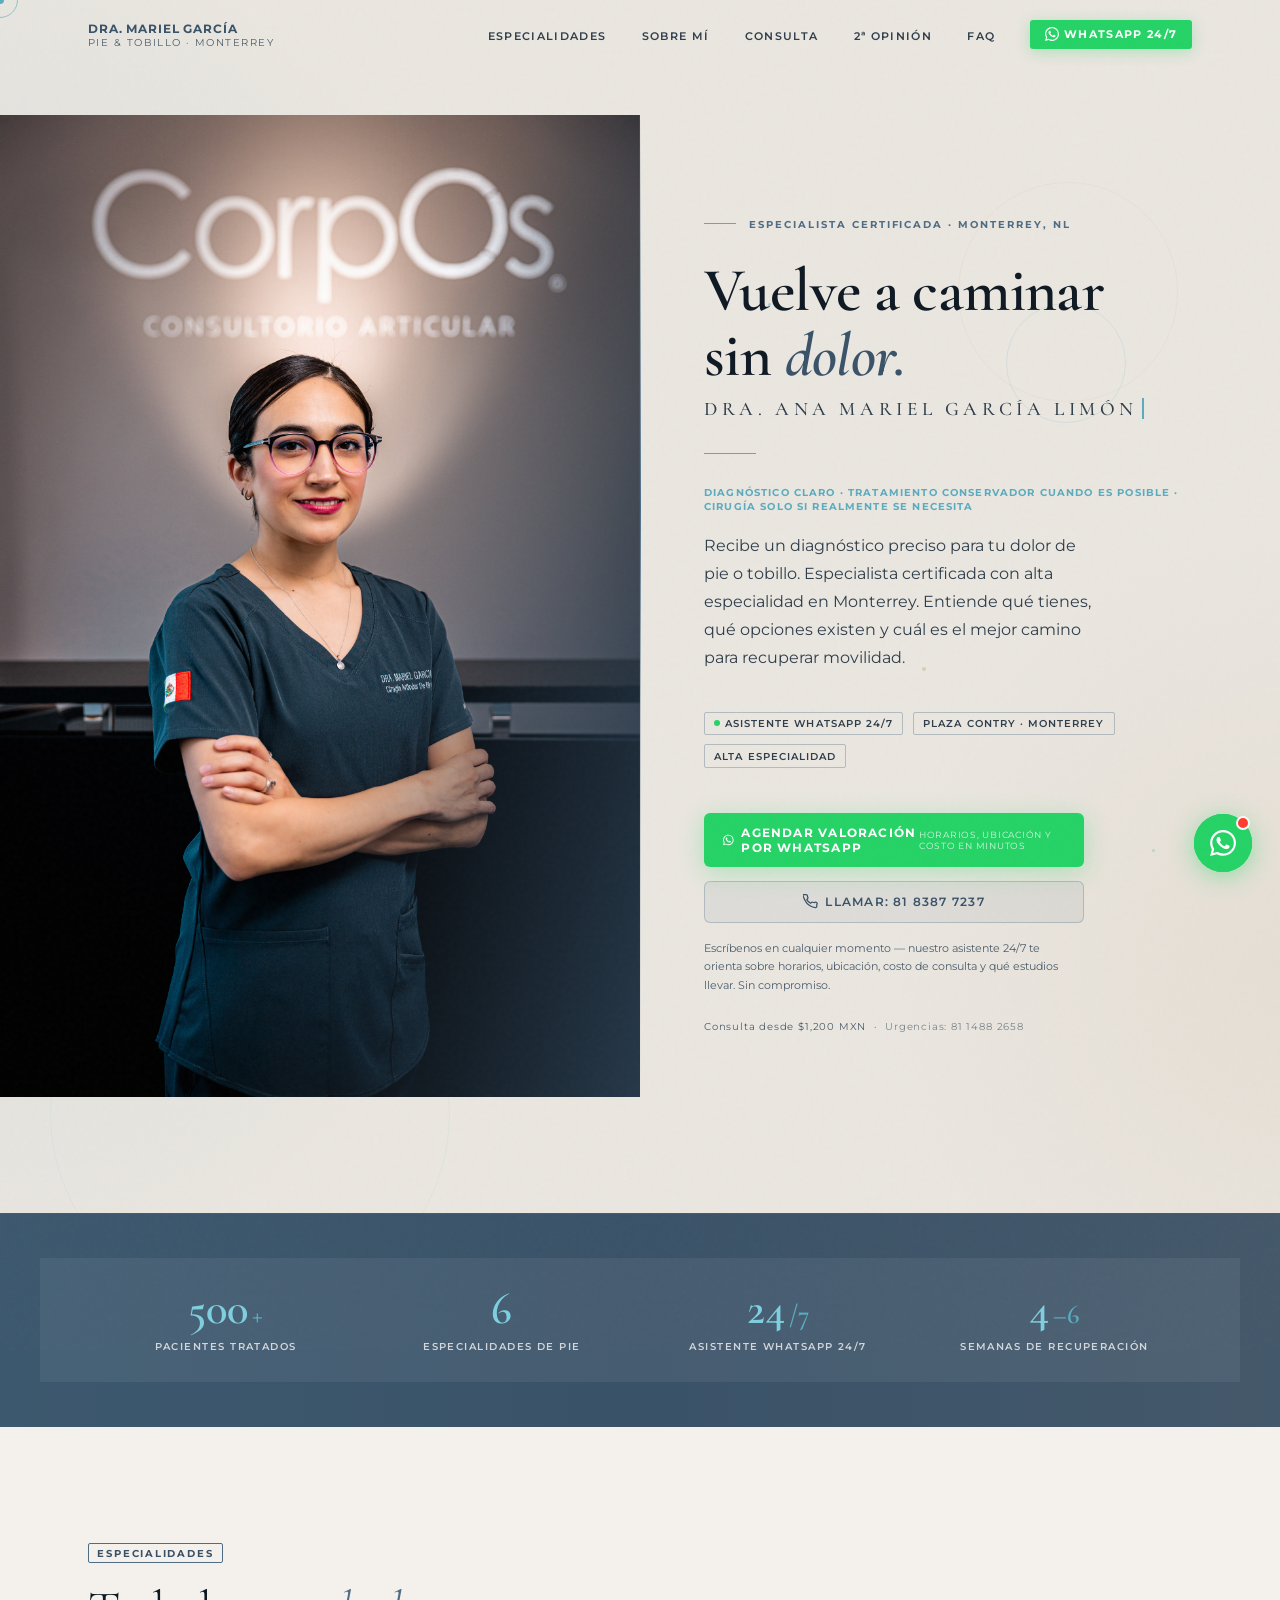
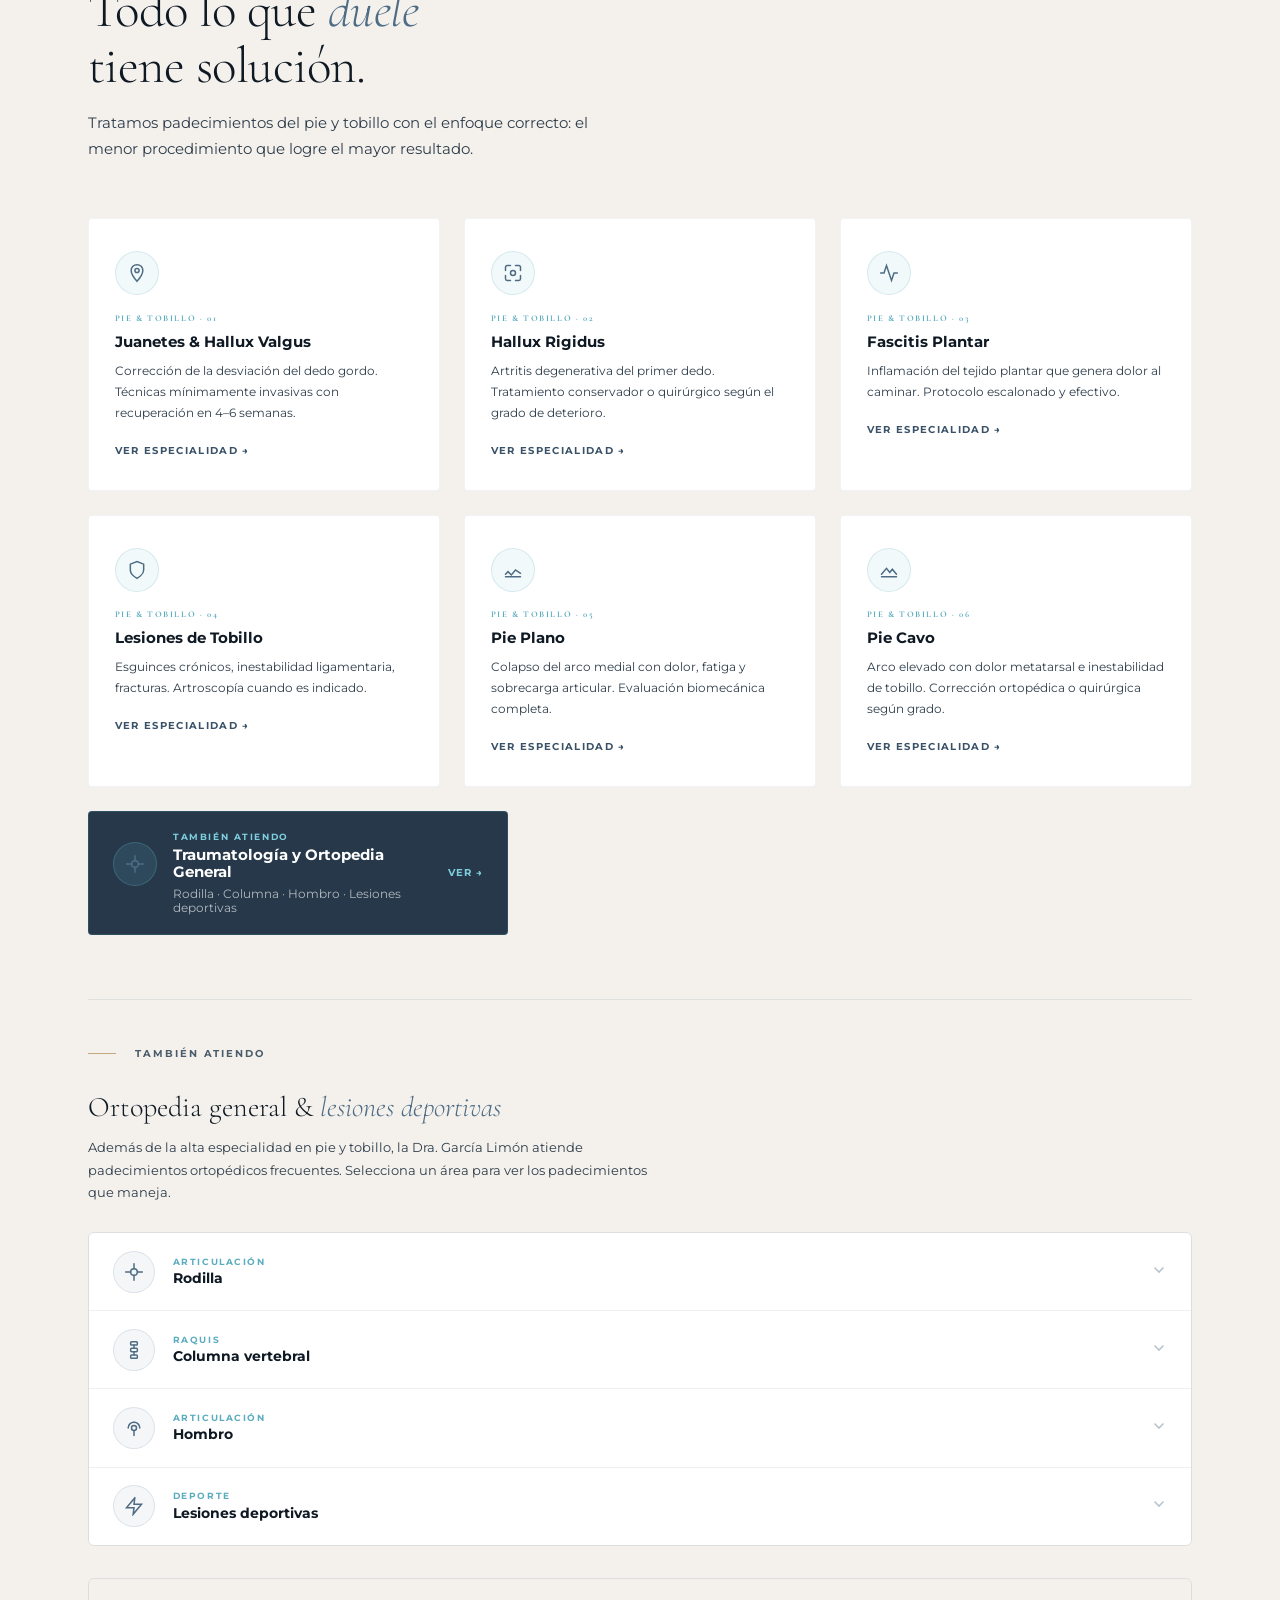
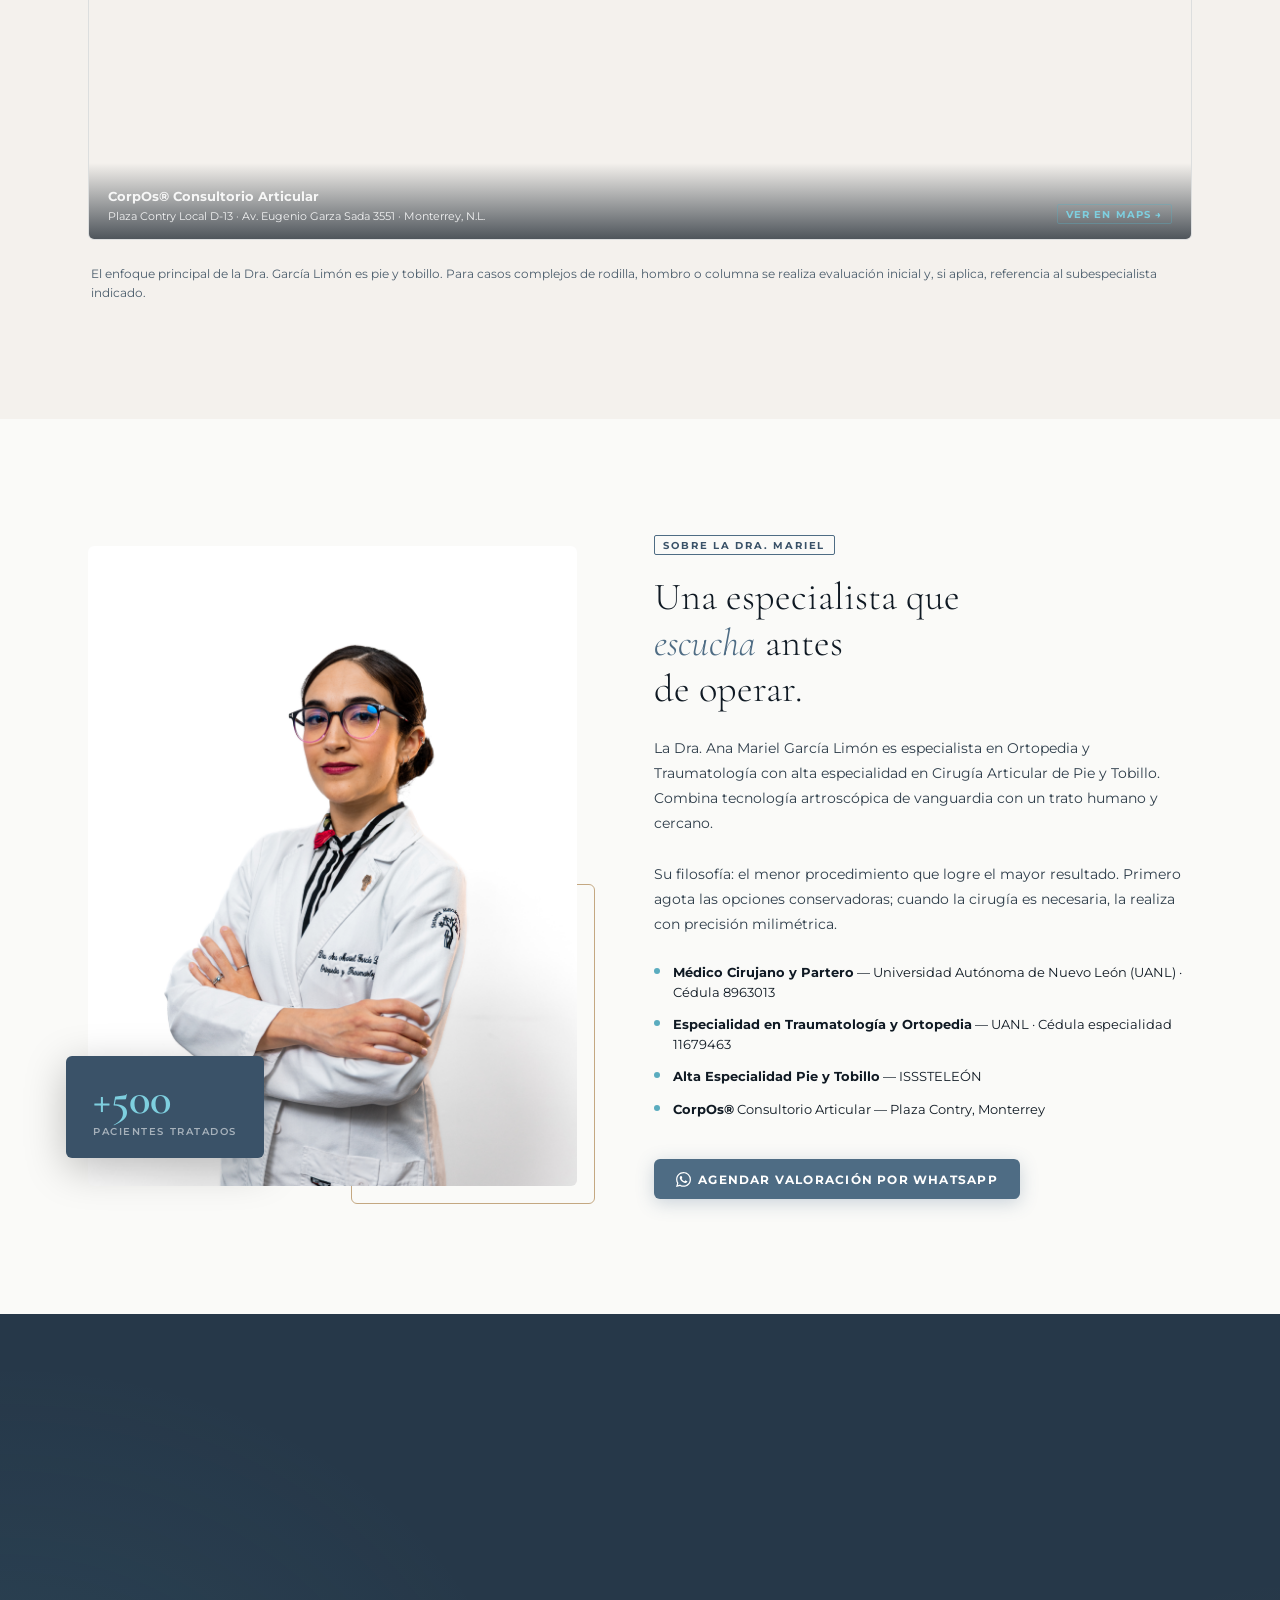
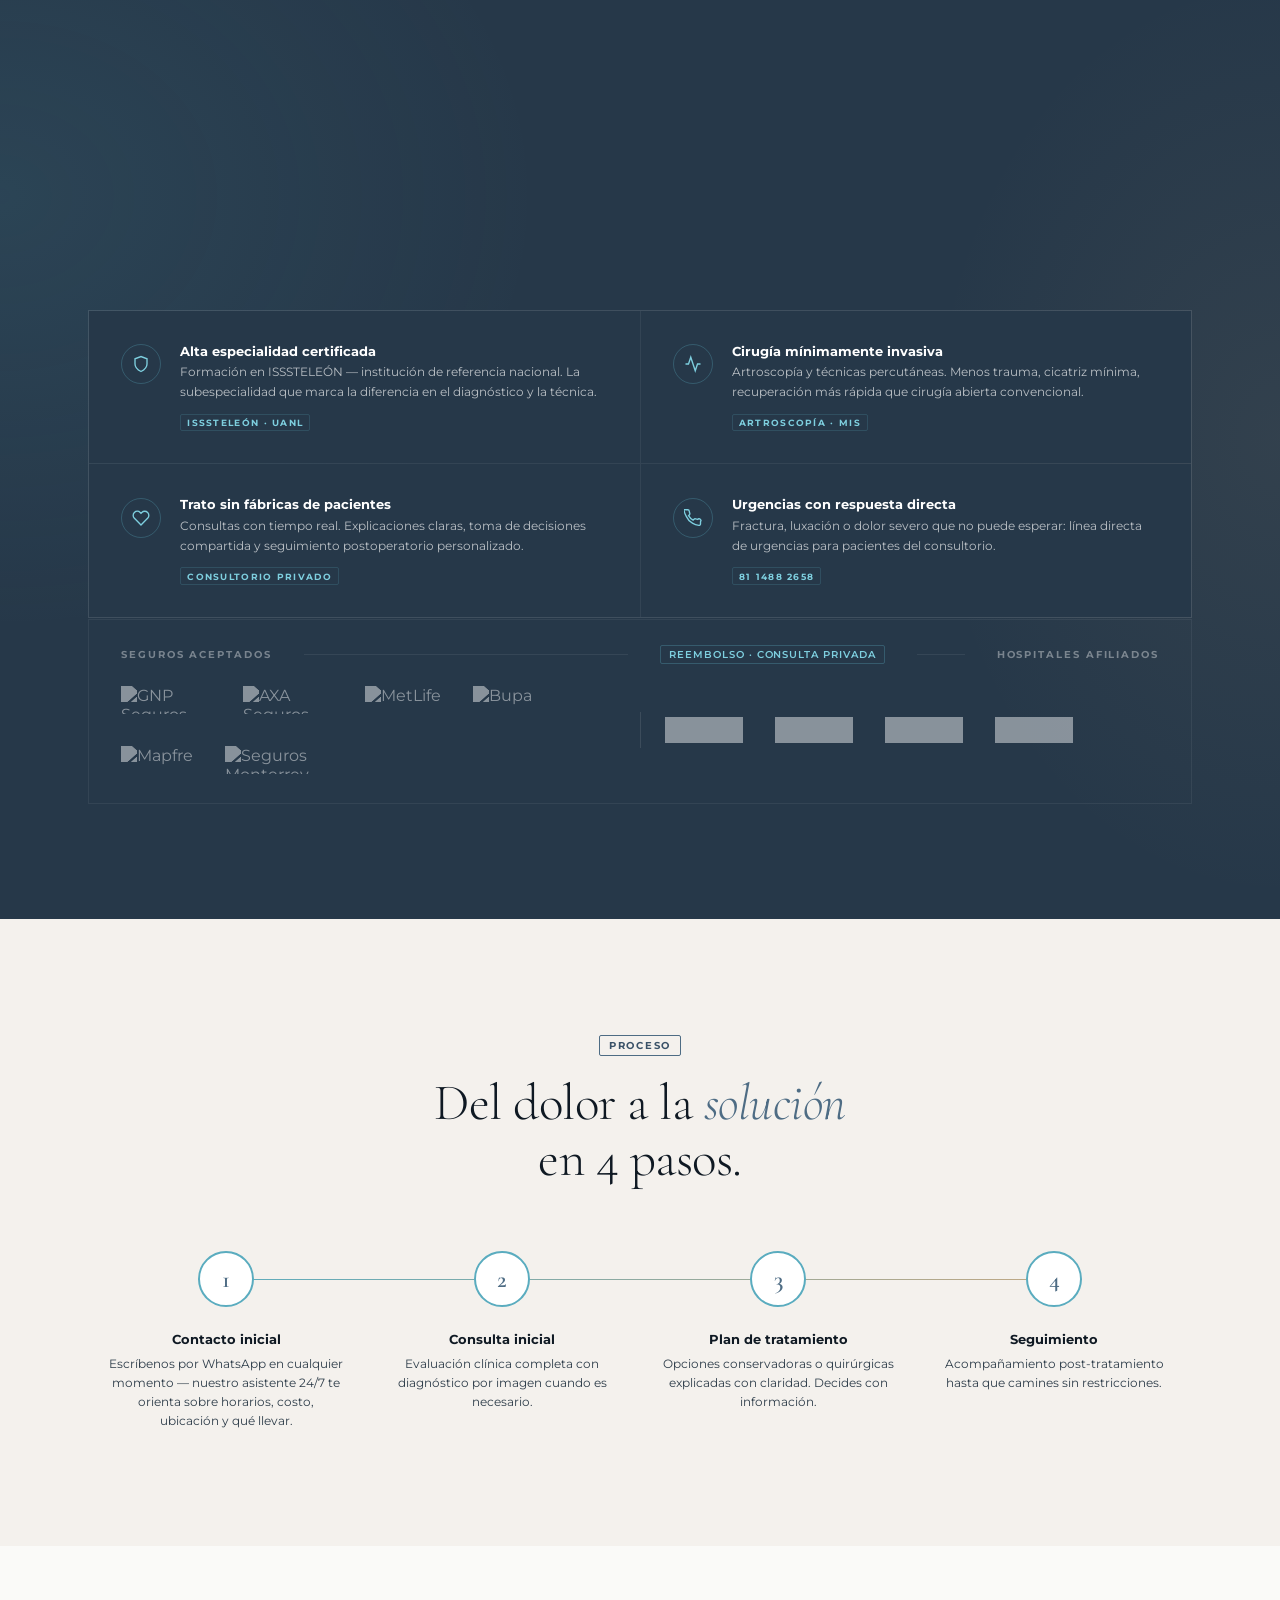
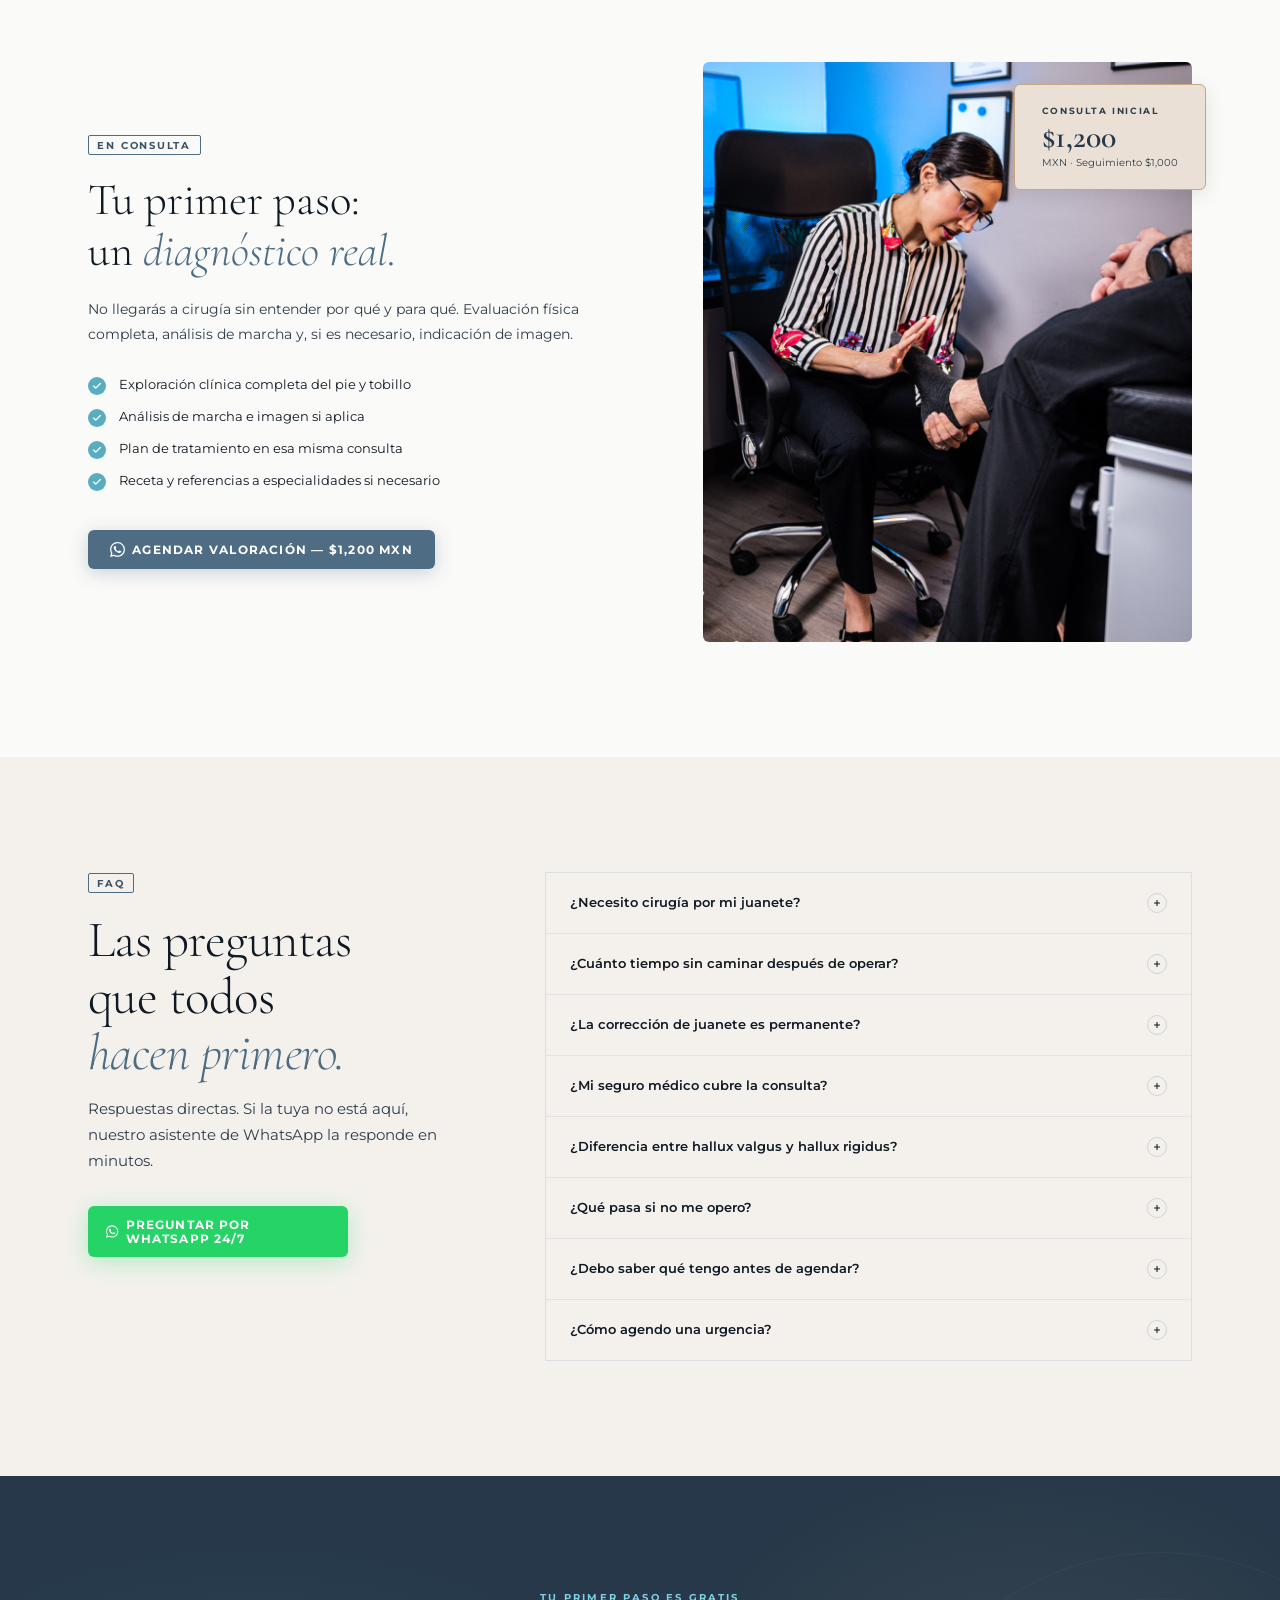
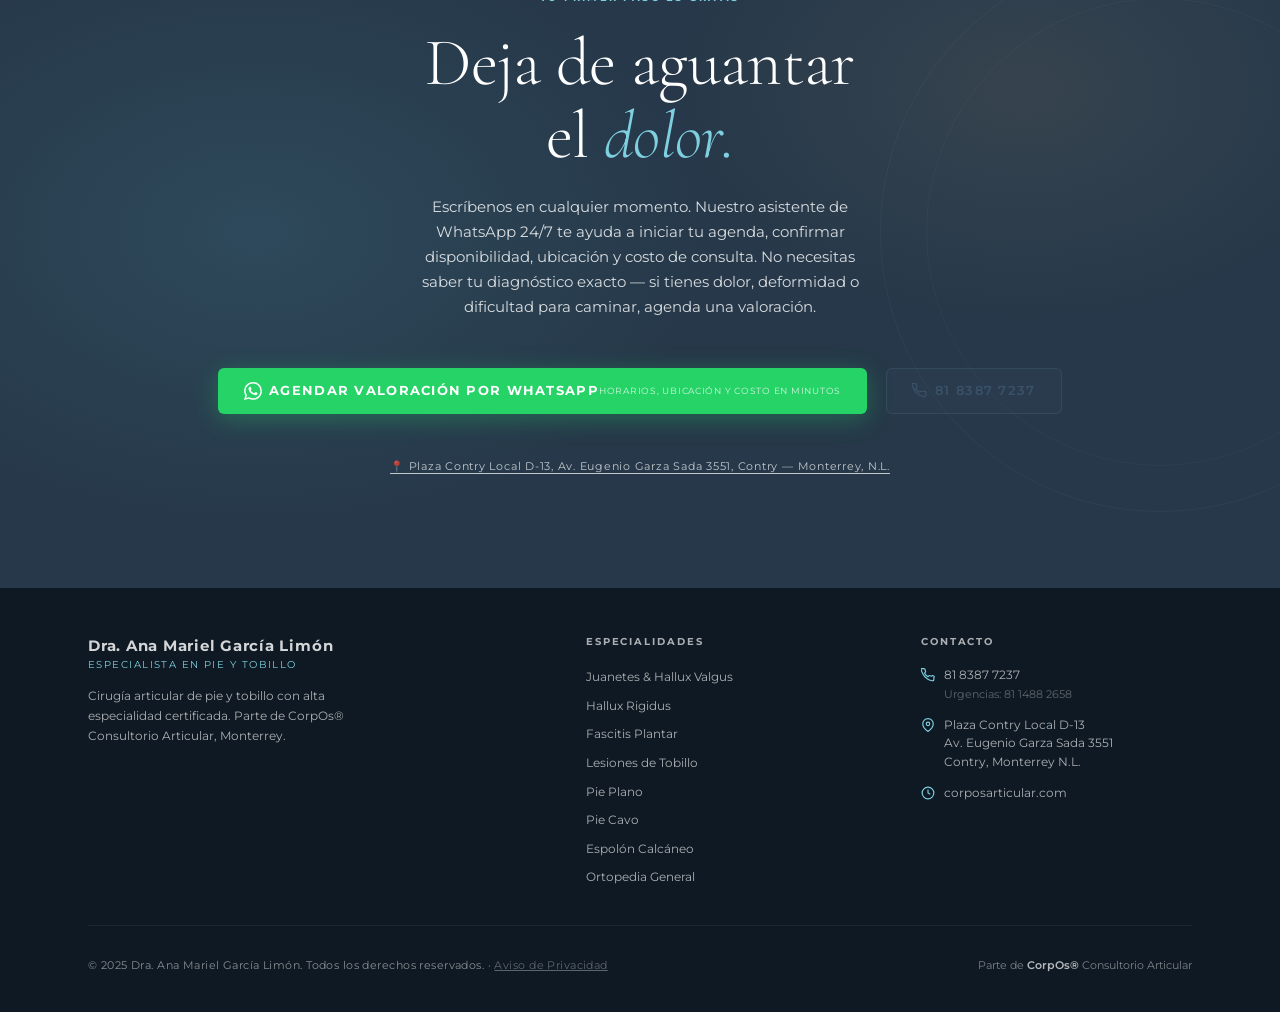
==== commit 208ae0ca: "Update index.html" ====
--- a/index.html
+++ b/index.html
@@ -1457,16 +1457,16 @@
         <!-- Hospitales -->
         <div class="dif-logos-group">
           <div class="dif-logo-item dif-logo-hosp">
-            <img src="img/hosp-muguerza.webp" alt="Hospital Muguerza" loading="lazy" />
+            <img src="img/logos-hospitales/hosp-muguerza.jpg" alt="Hospital Muguerza" loading="lazy" />
             </div>
             <div class="dif-logo-item dif-logo-hosp">
-            <img src="img/hosp-zambrano.webp" alt="Hospital Zambrano Hellion" loading="lazy" />
+            <img src="img/logos-hospitales/hosp-zambrano.jpg" alt="Hospital Zambrano Hellion" loading="lazy" />
             </div>
             <div class="dif-logo-item dif-logo-hosp">
-            <img src="img/hosp-clinic.webp" alt="Clinic" loading="lazy" />
+            <img src="img/logos-hospitales/hosp-clinic.jpg" alt="Clinic" loading="lazy" />
             </div>
             <div class="dif-logo-item dif-logo-hosp">
-            <img src="img/hosp-doctos.webp" alt="Doctos" loading="lazy" />
+            <img src="img/logos-hospitales/hosp-doctos.jpg" alt="Doctos" loading="lazy" />
   </div>
         </div>
       </div>
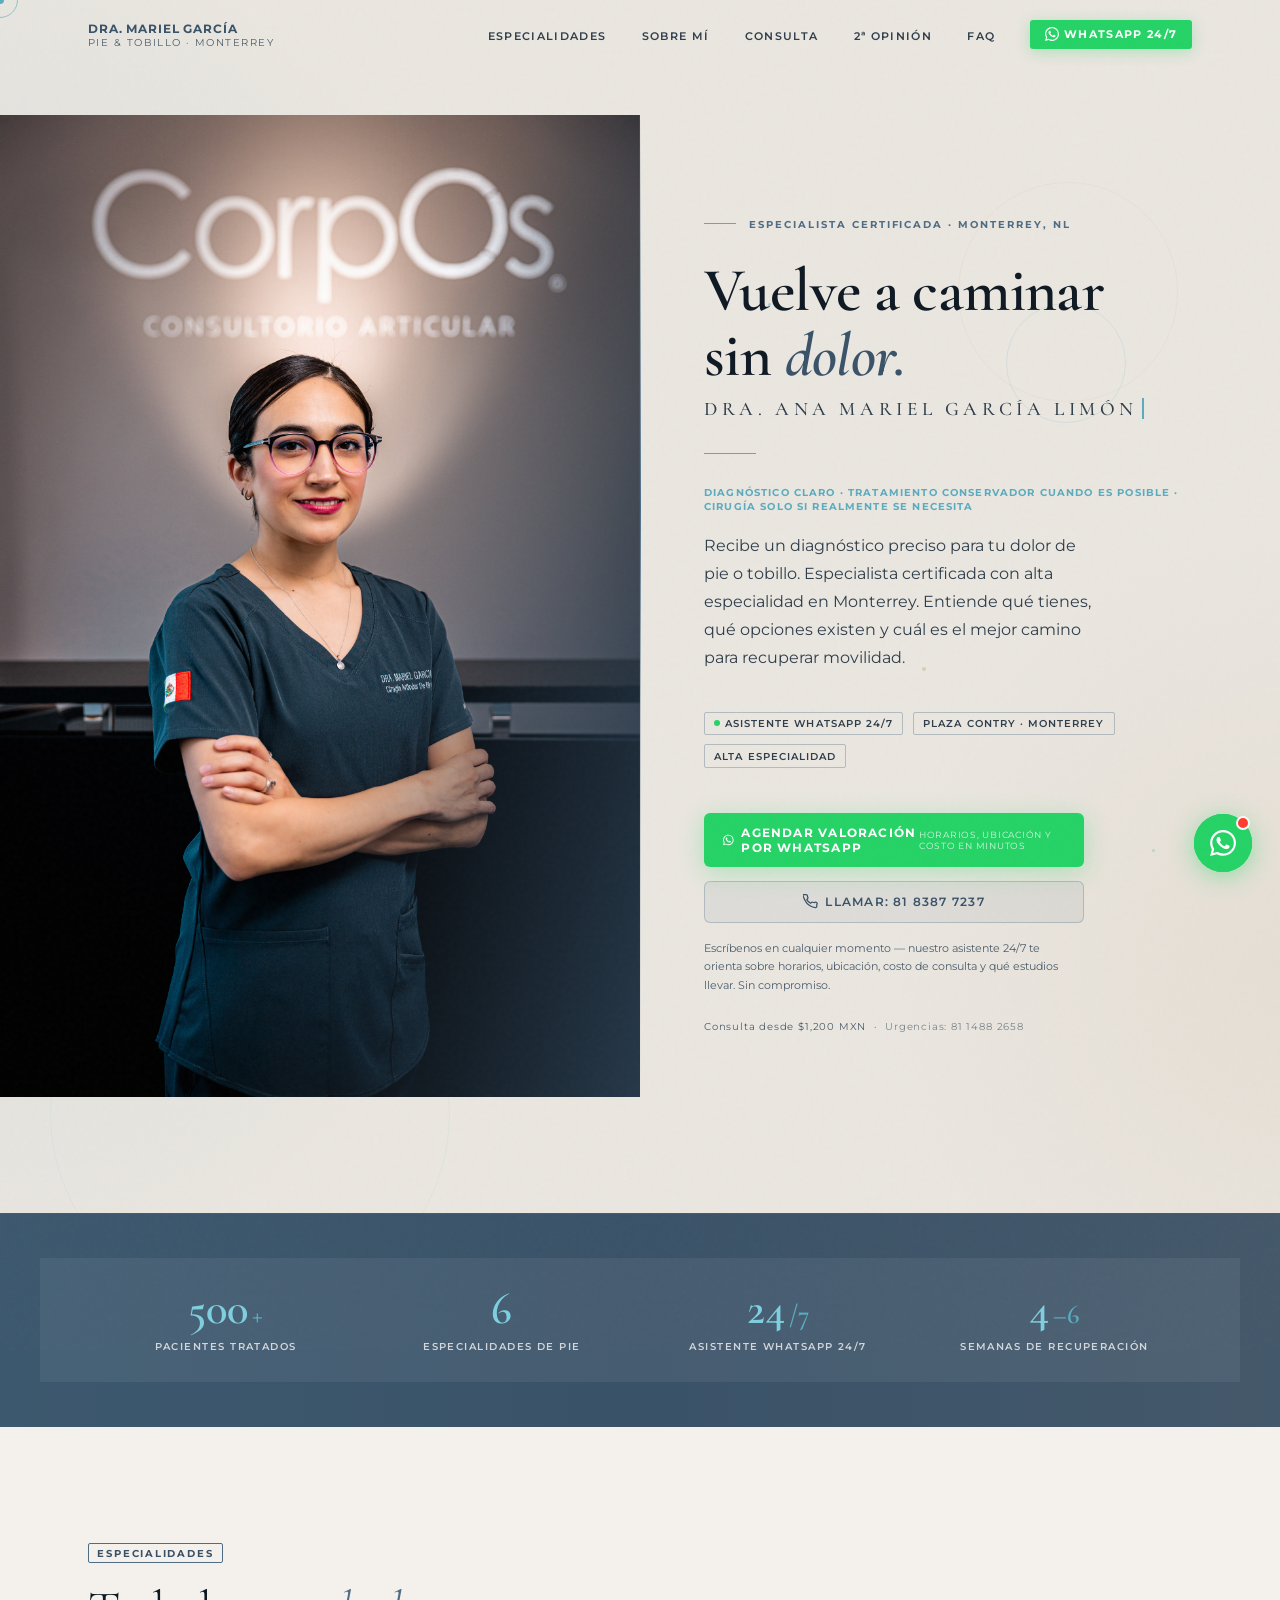
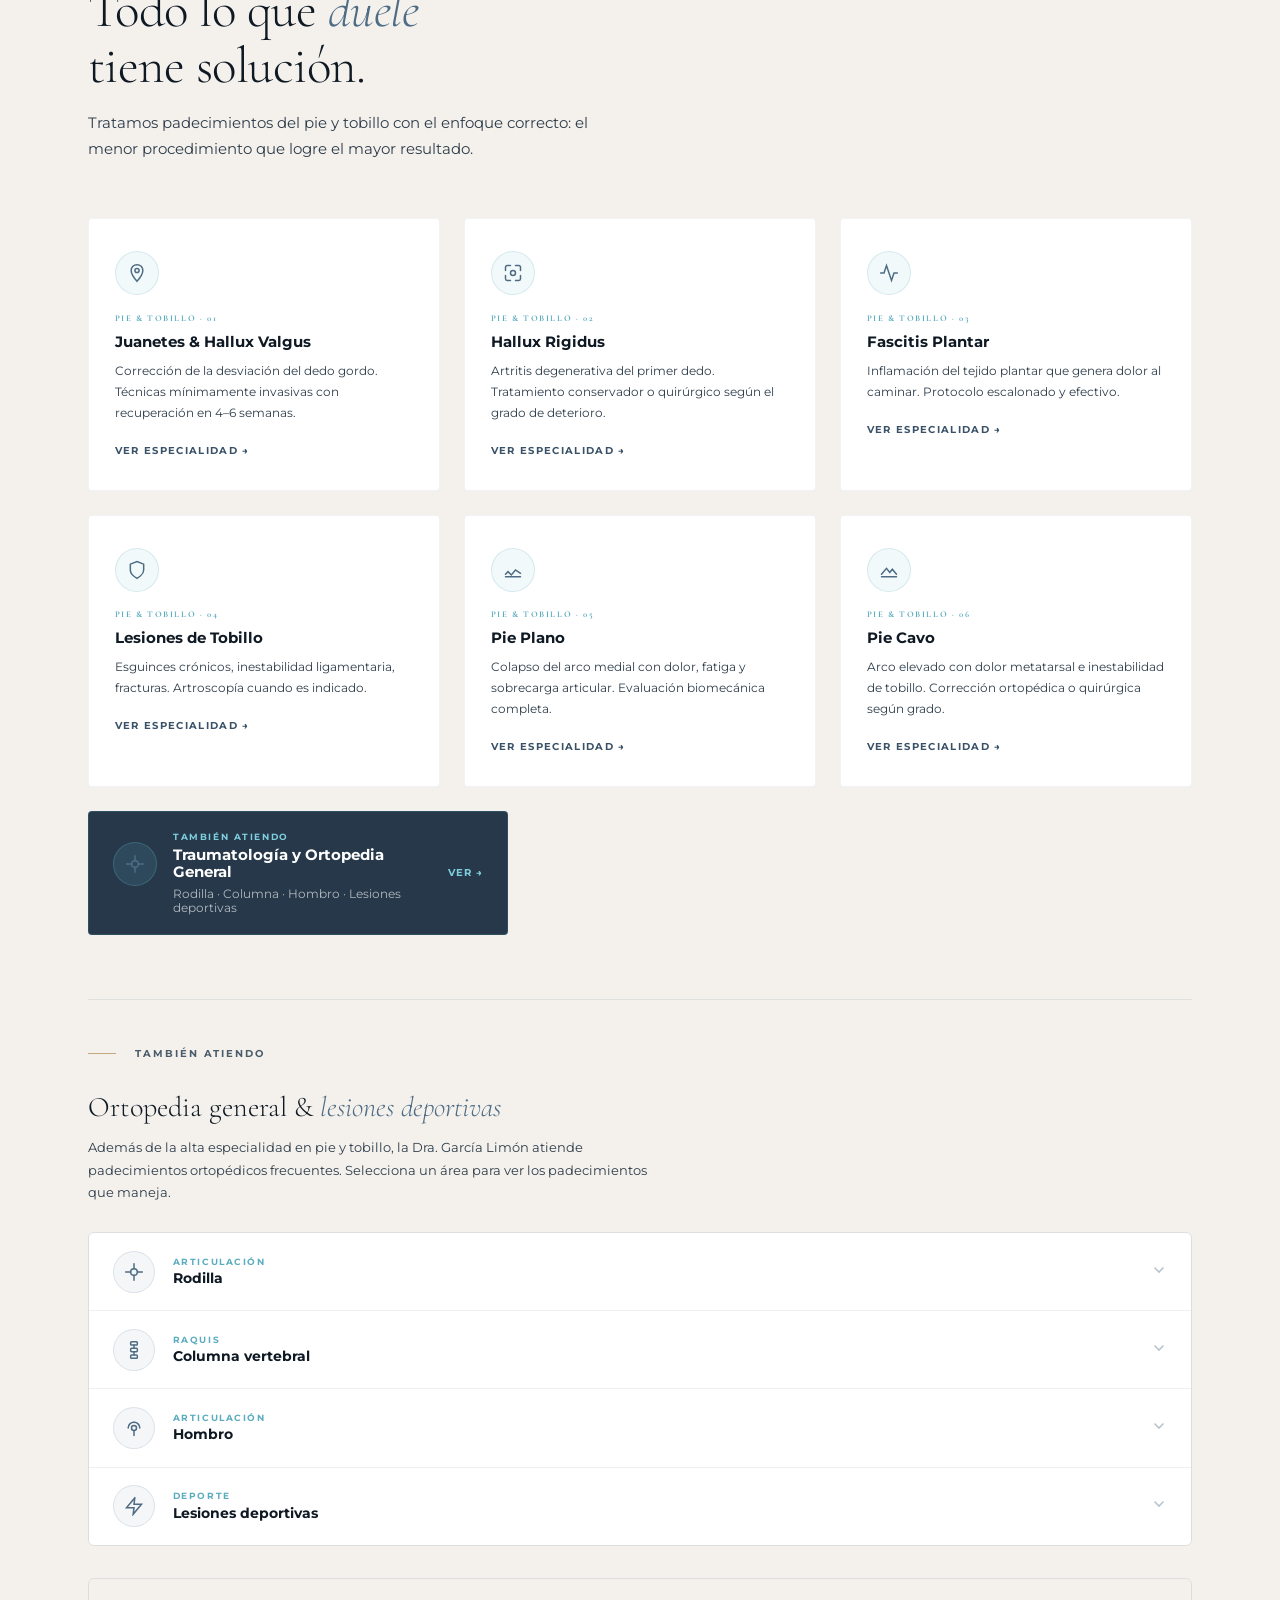
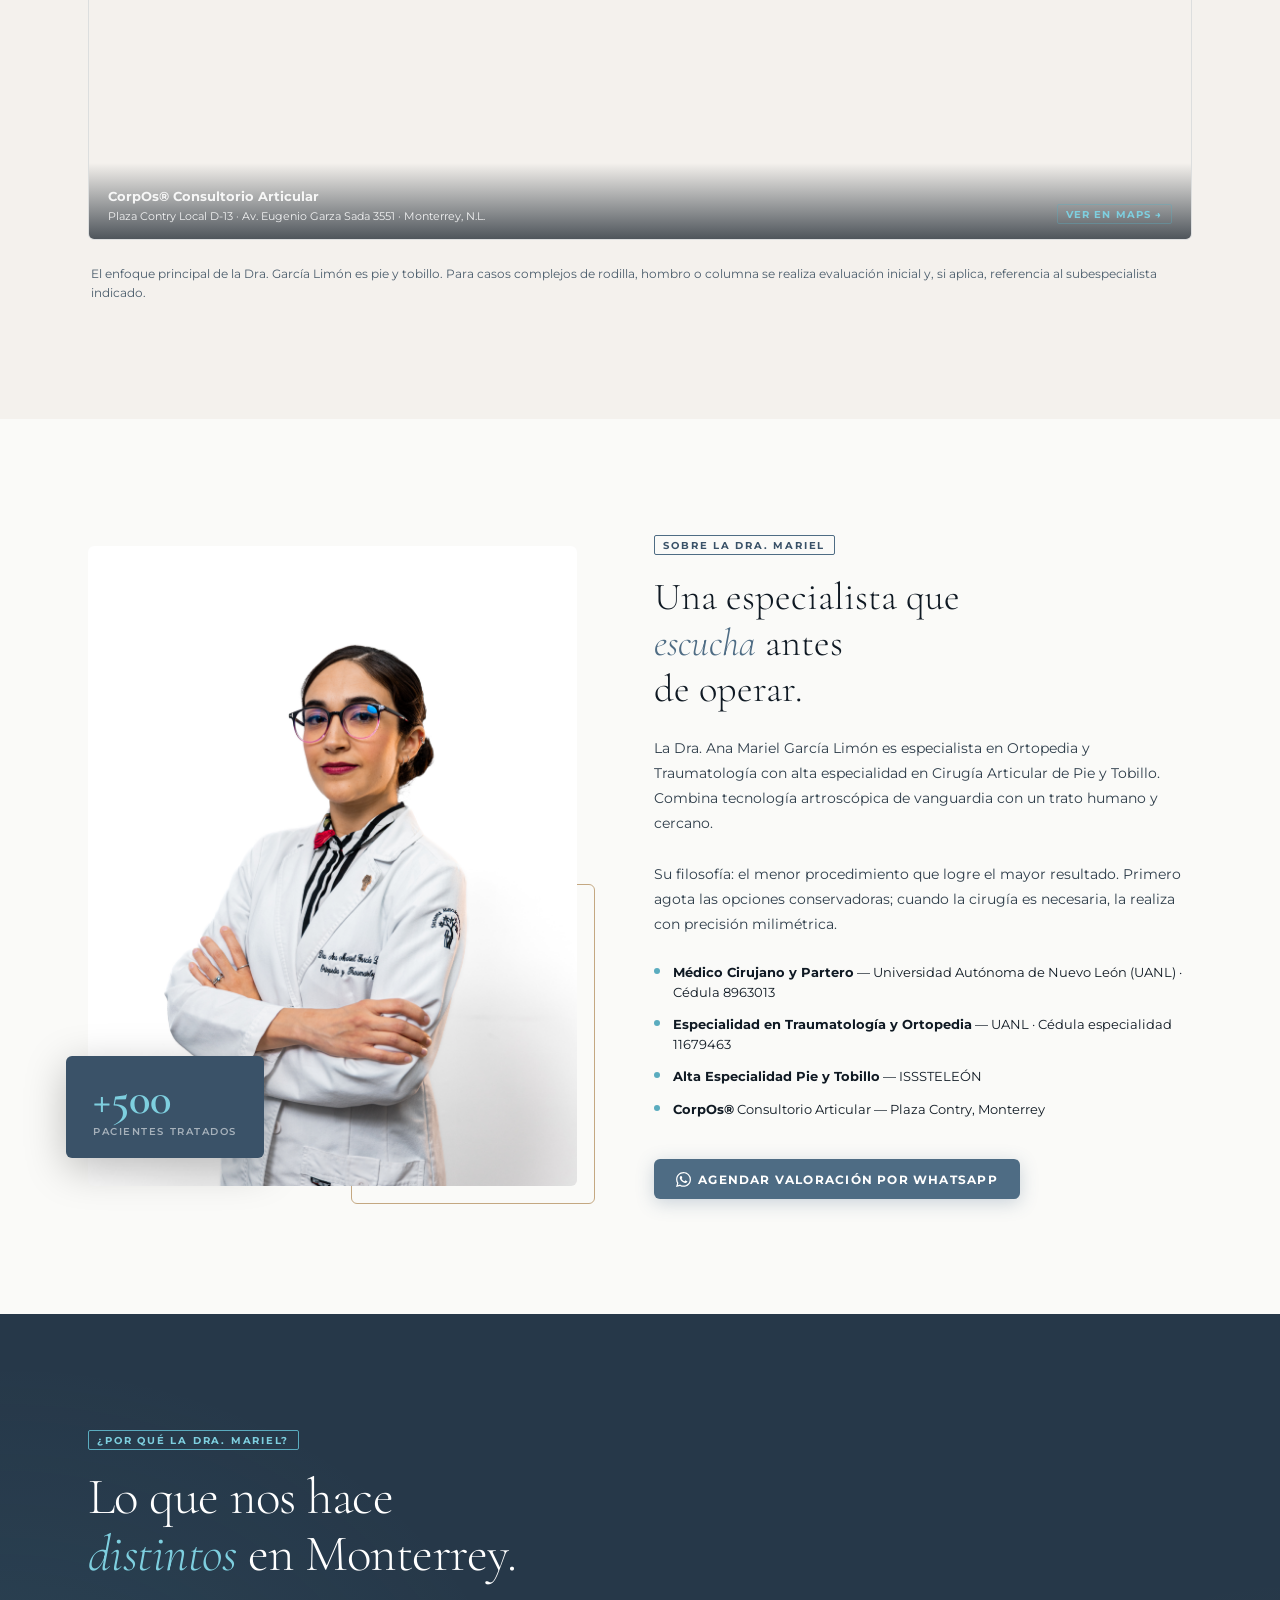
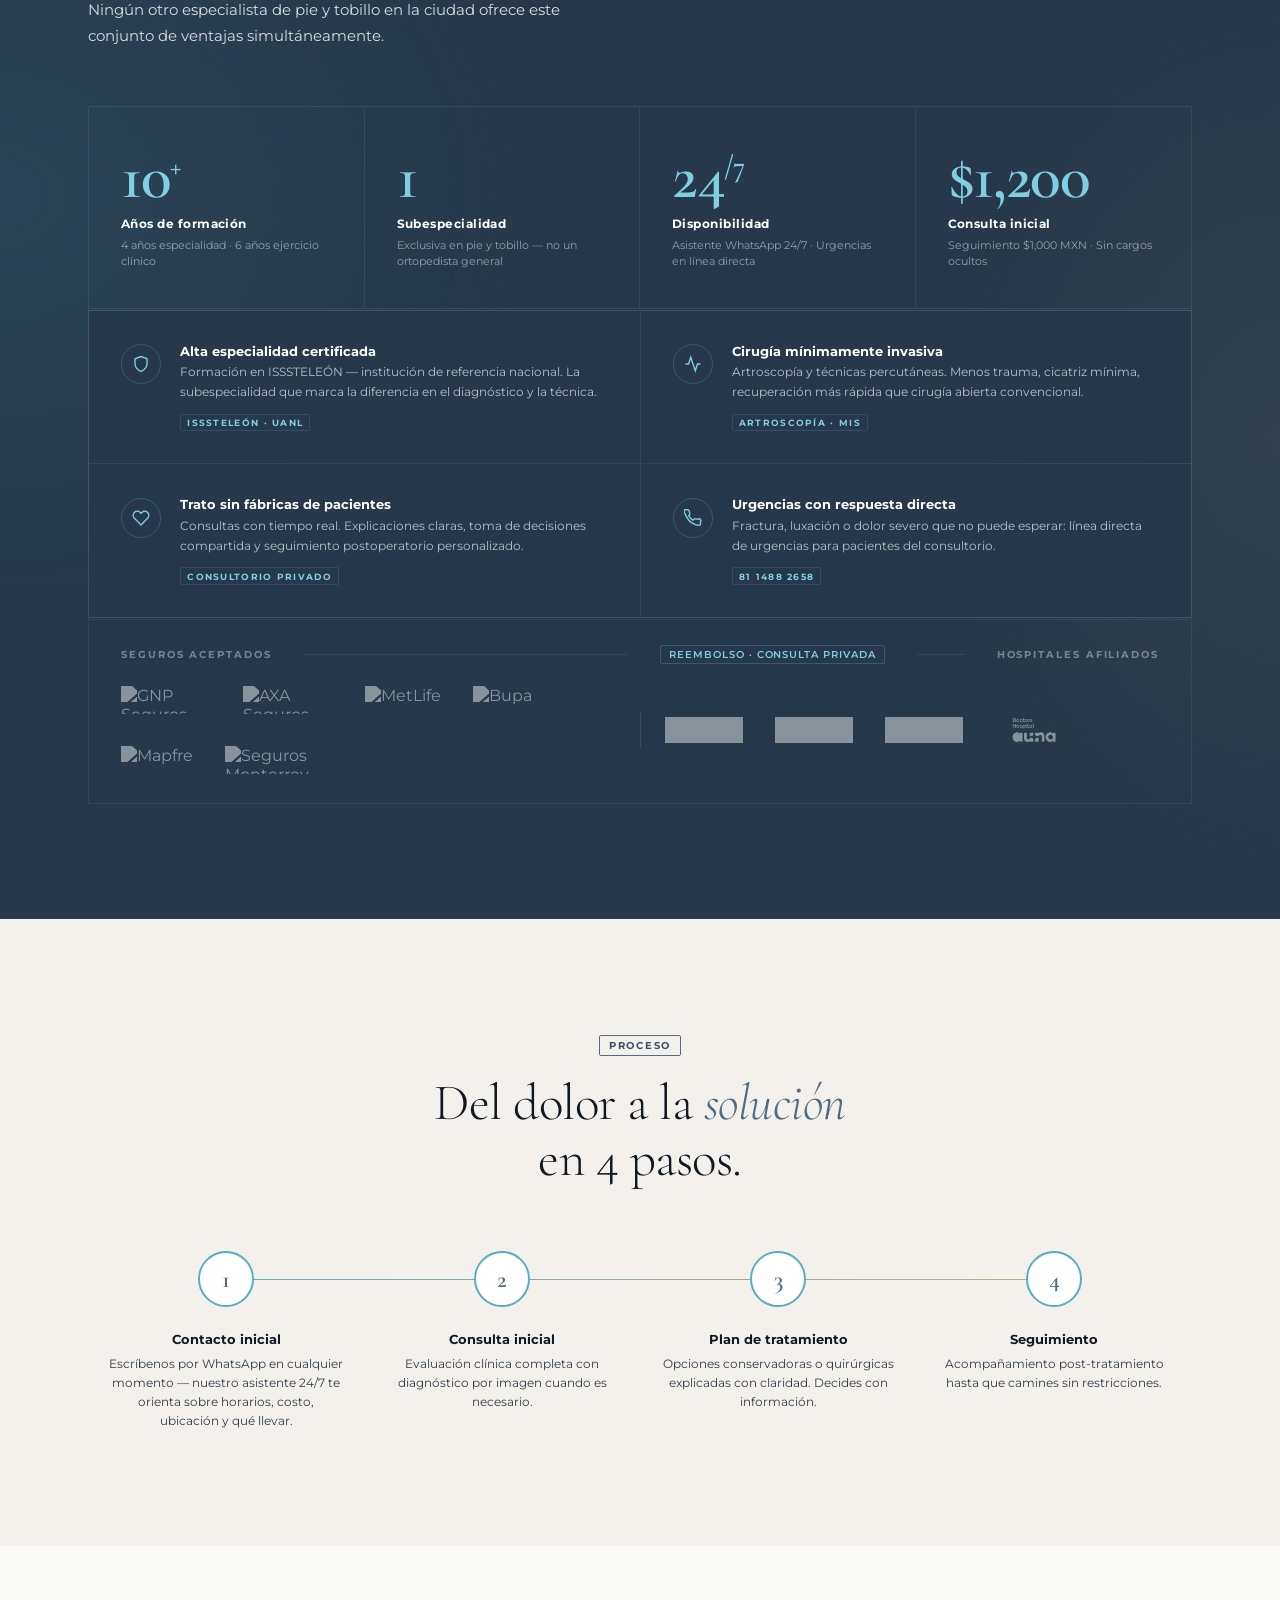
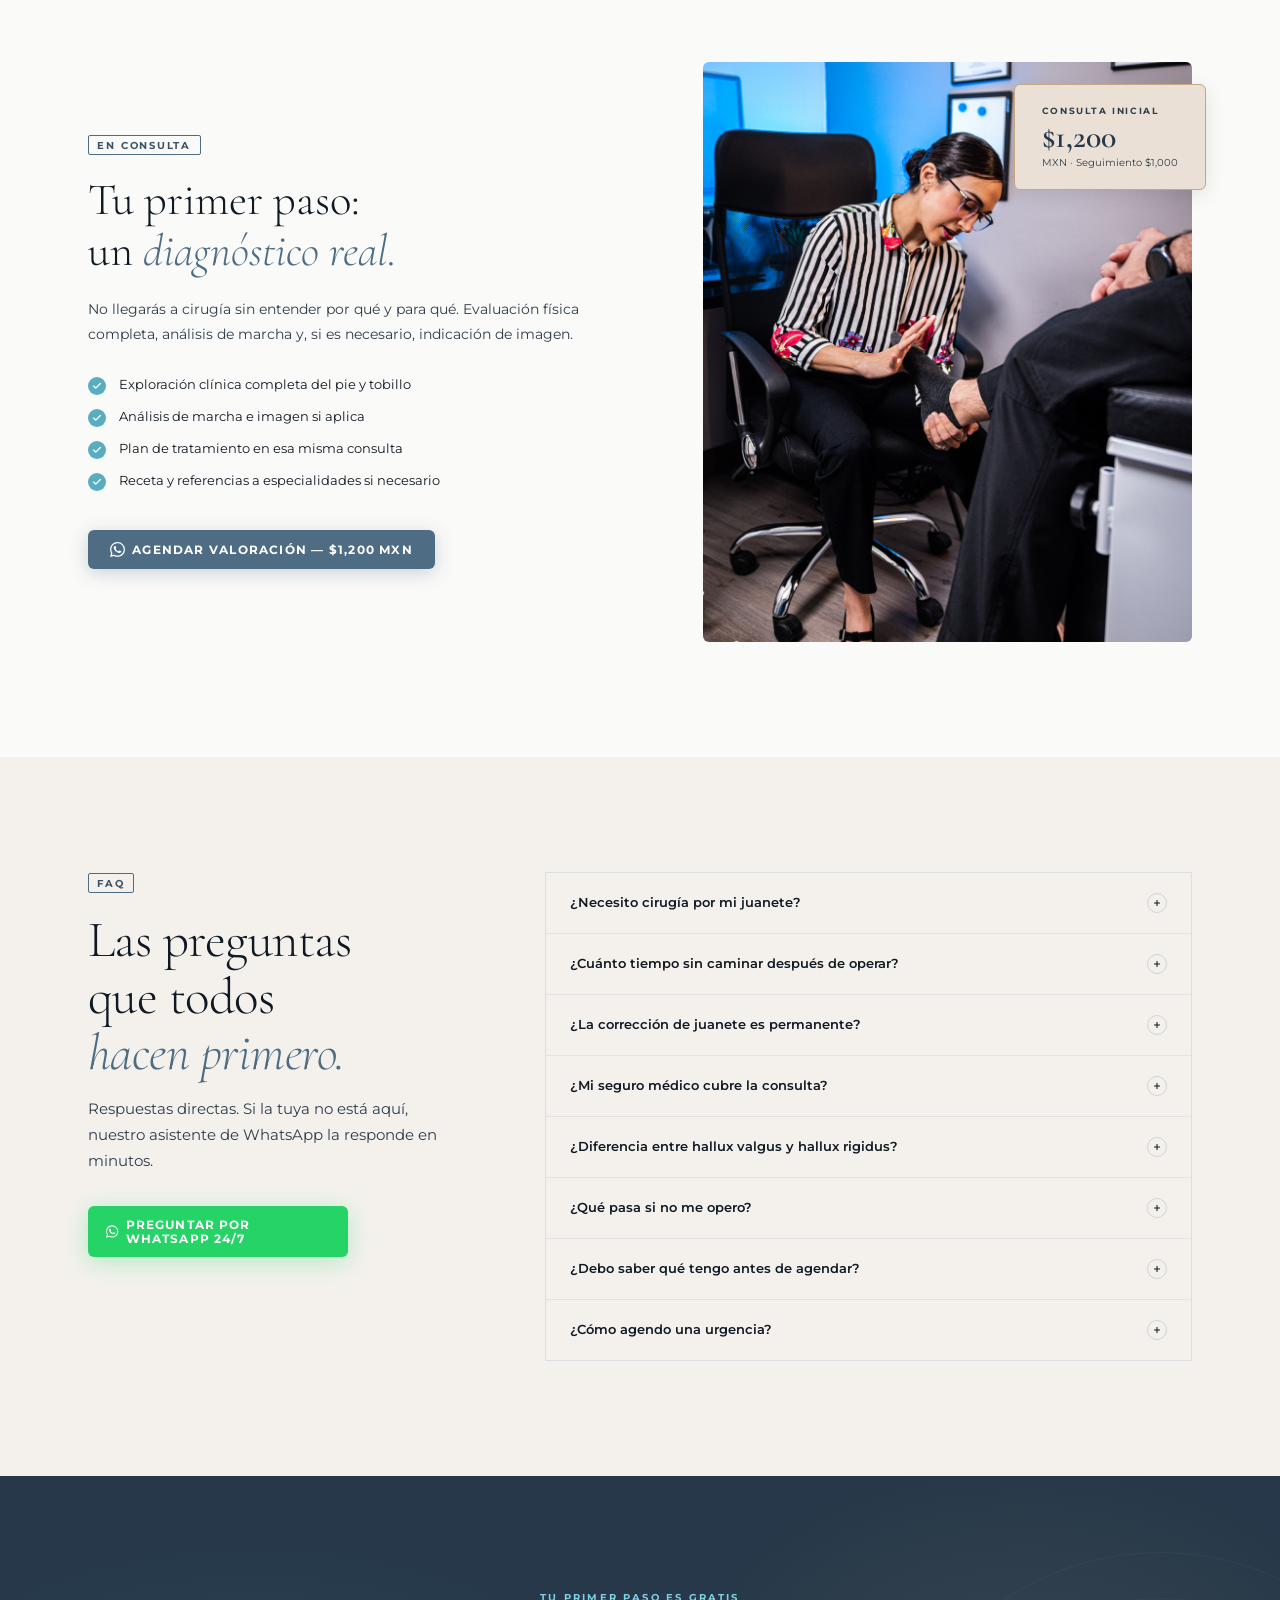
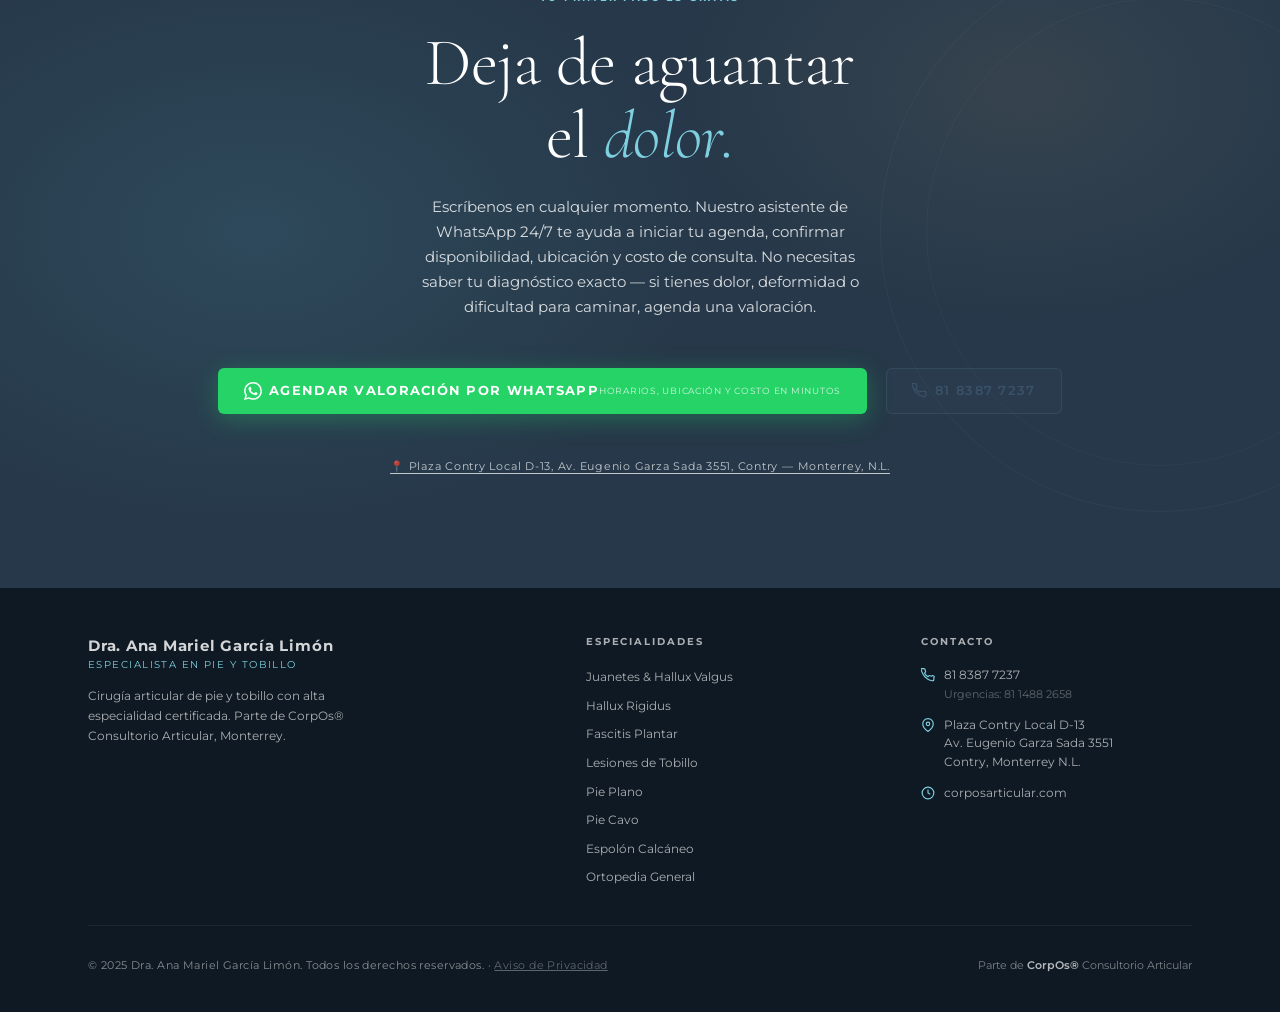
==== commit eaaadda4: "Update index.html" ====
--- a/index.html
+++ b/index.html
@@ -1466,7 +1466,7 @@
             <img src="img/logos-hospitales/hosp-clinic.jpg" alt="Clinic" loading="lazy" />
             </div>
             <div class="dif-logo-item dif-logo-hosp">
-            <img src="img/logos-hospitales/hosp-doctos.jpg" alt="Doctos" loading="lazy" />
+            <img src="img/logos-hospitales/prueba.png" alt="Doctos" loading="lazy" />
   </div>
         </div>
       </div>
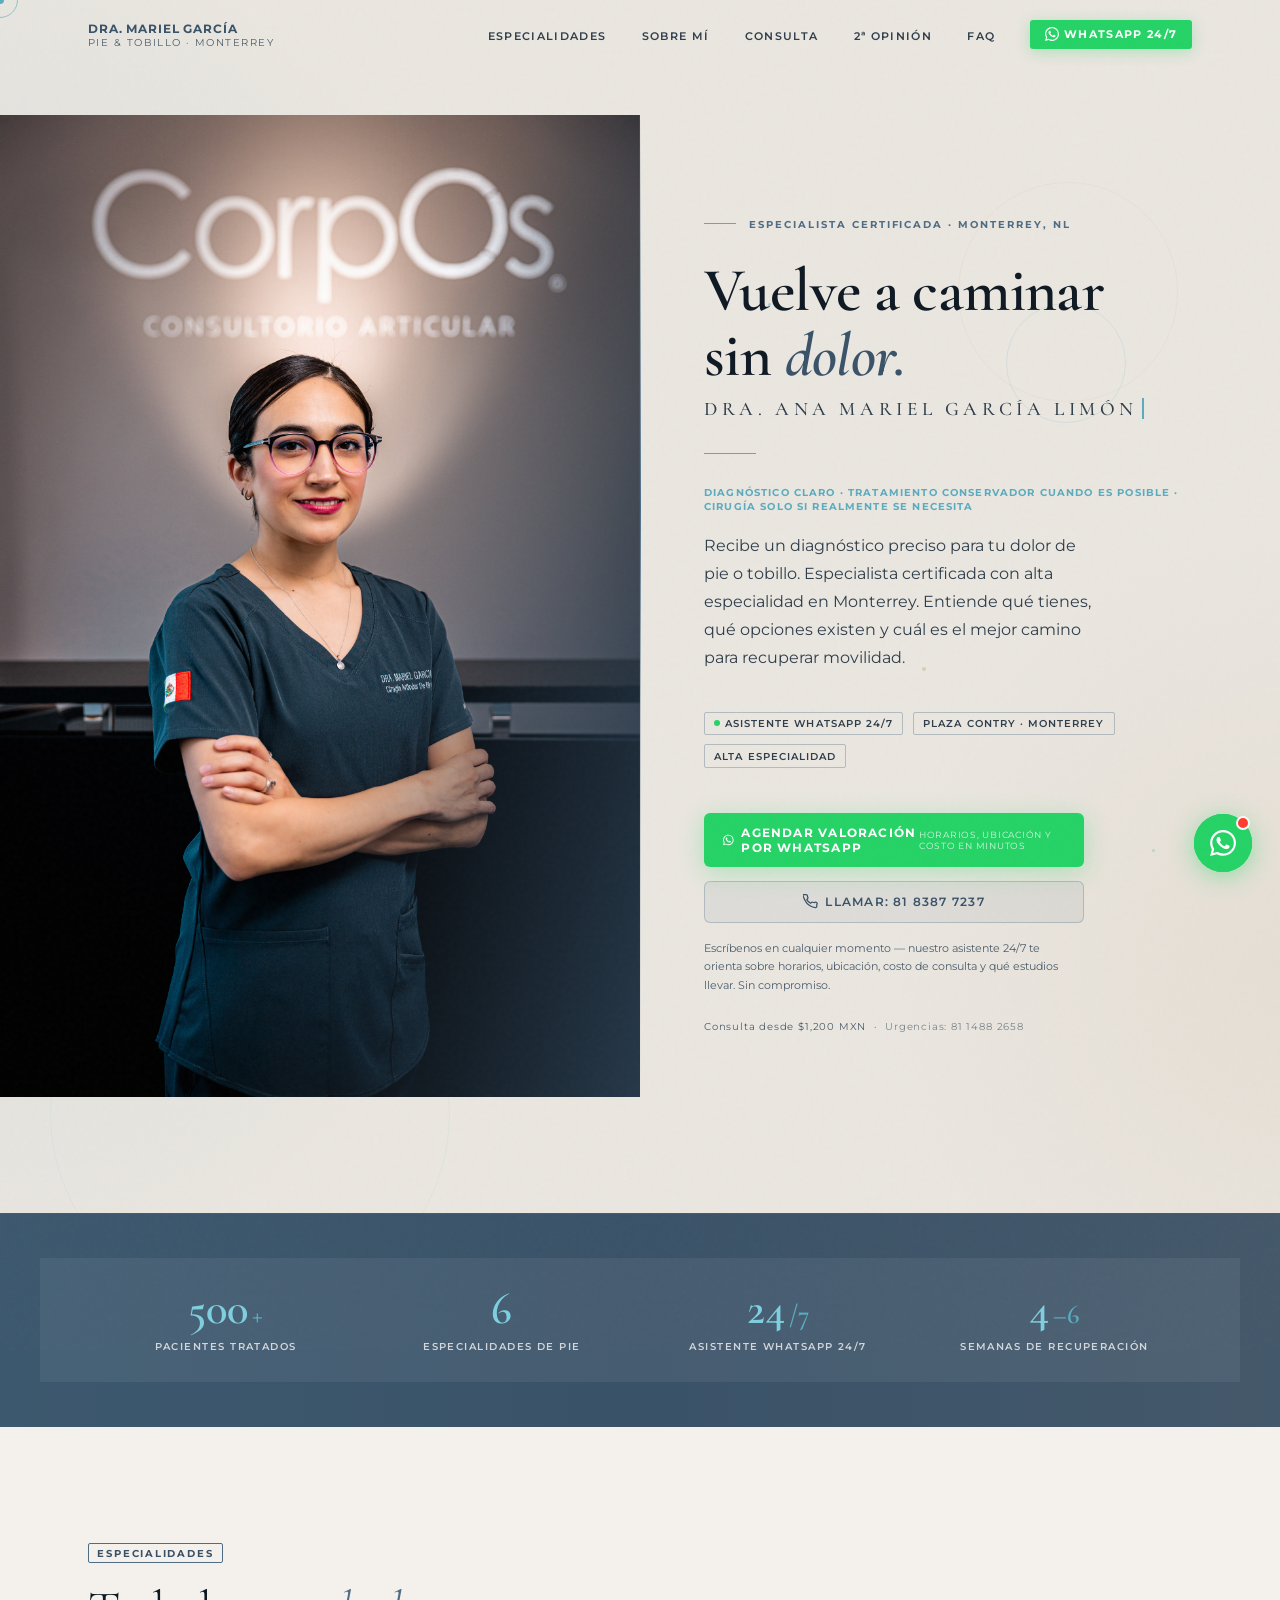
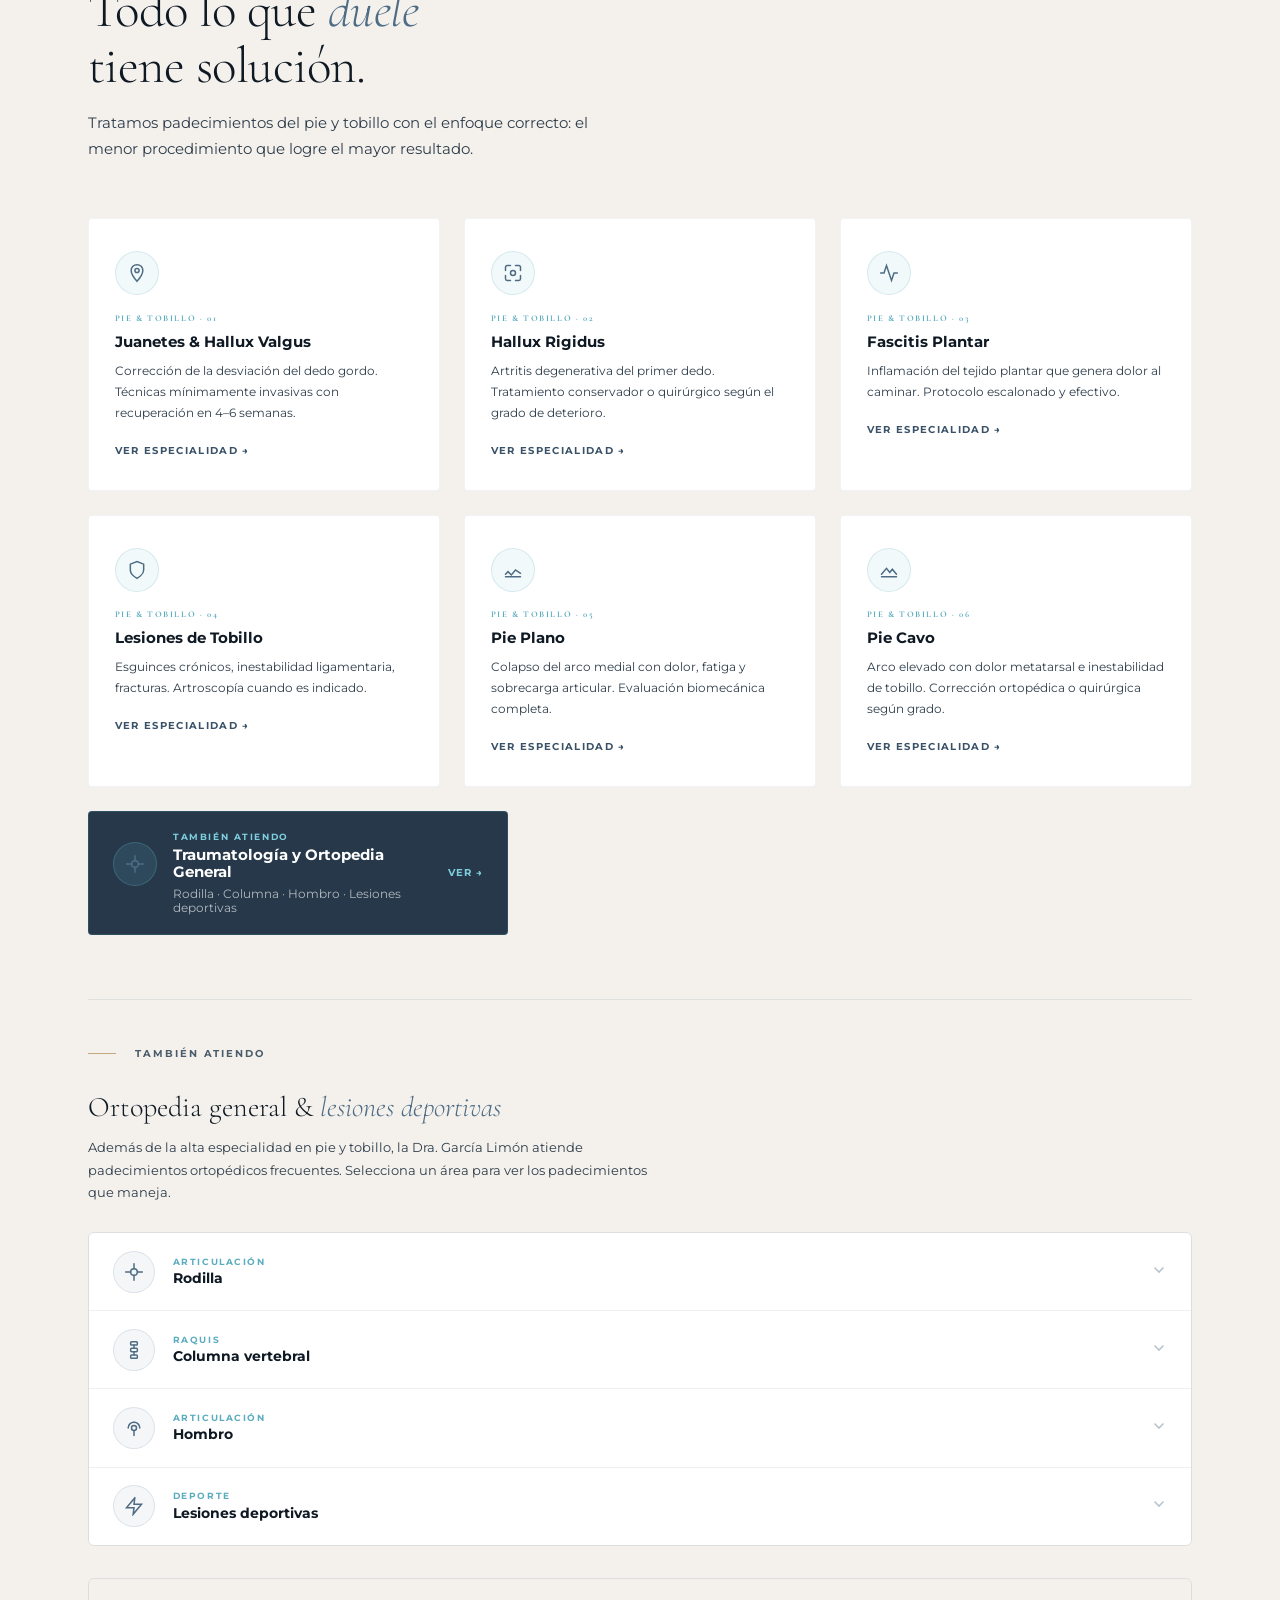
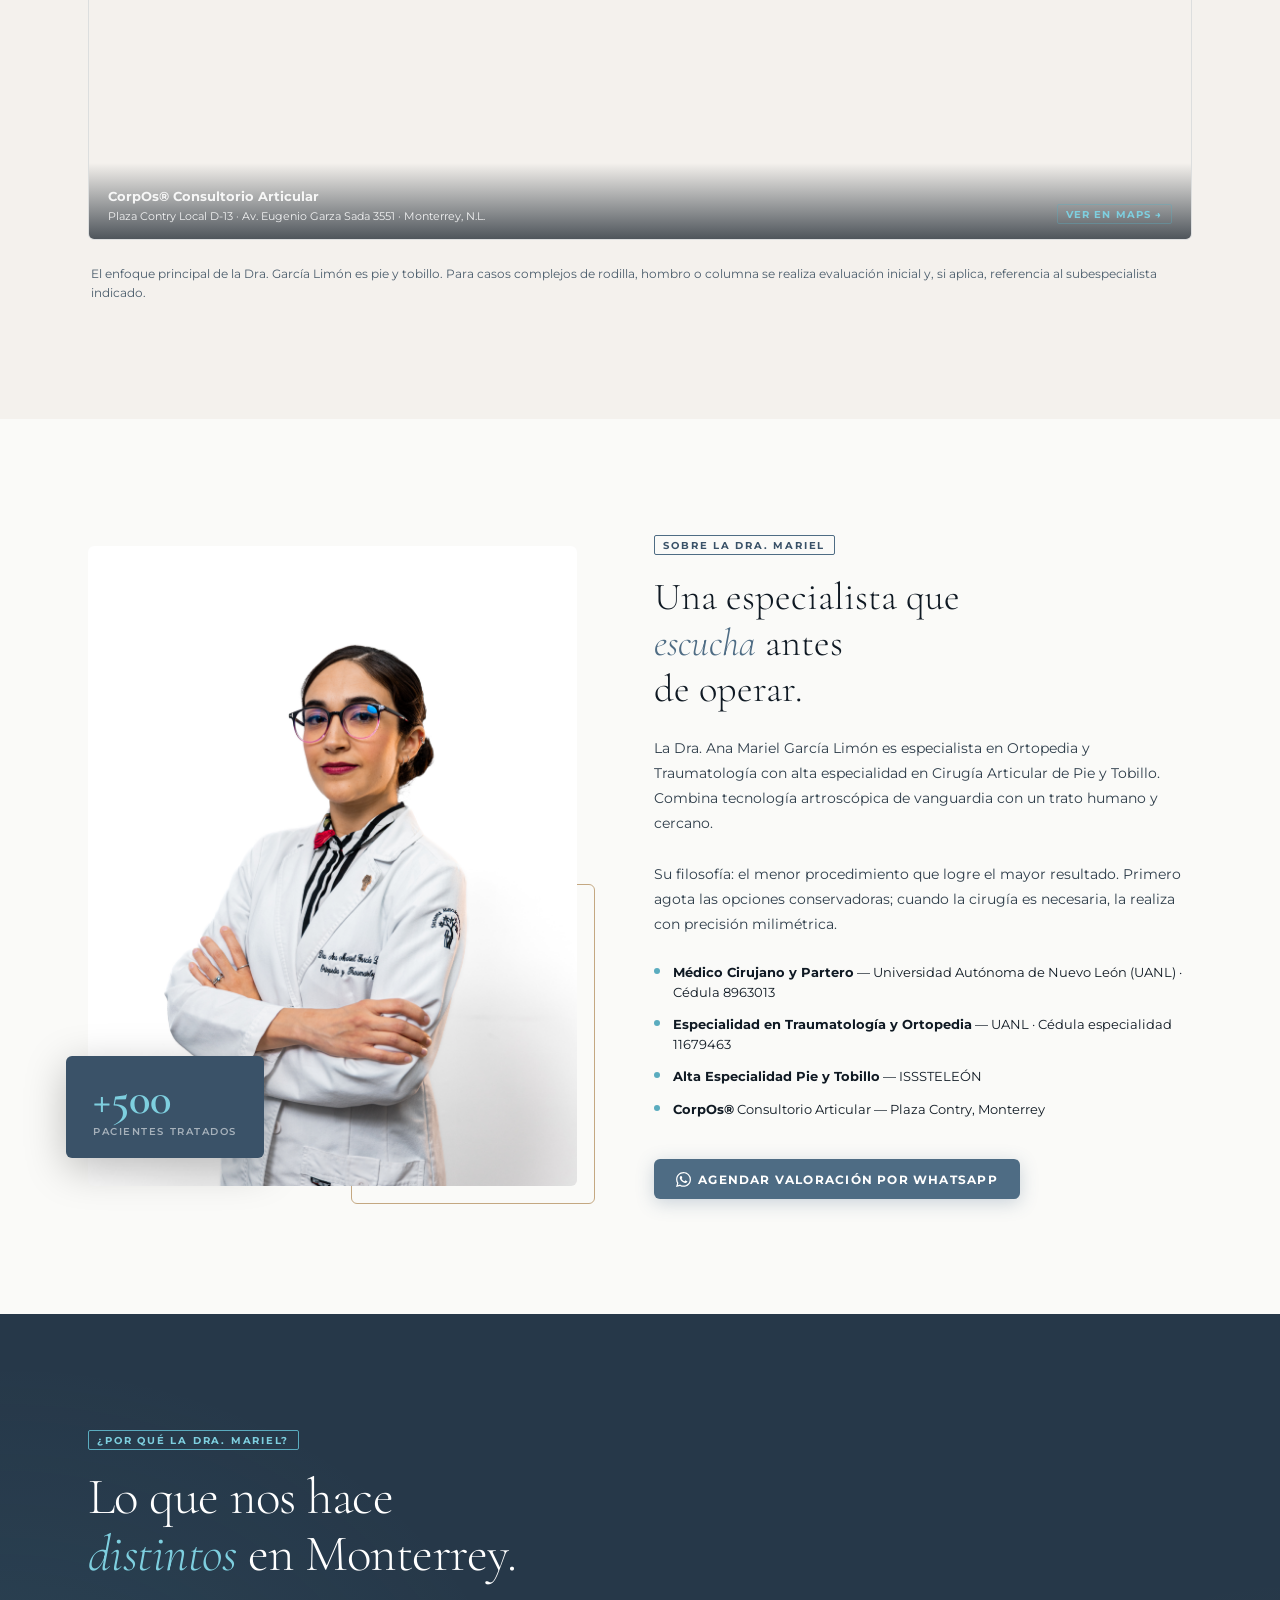
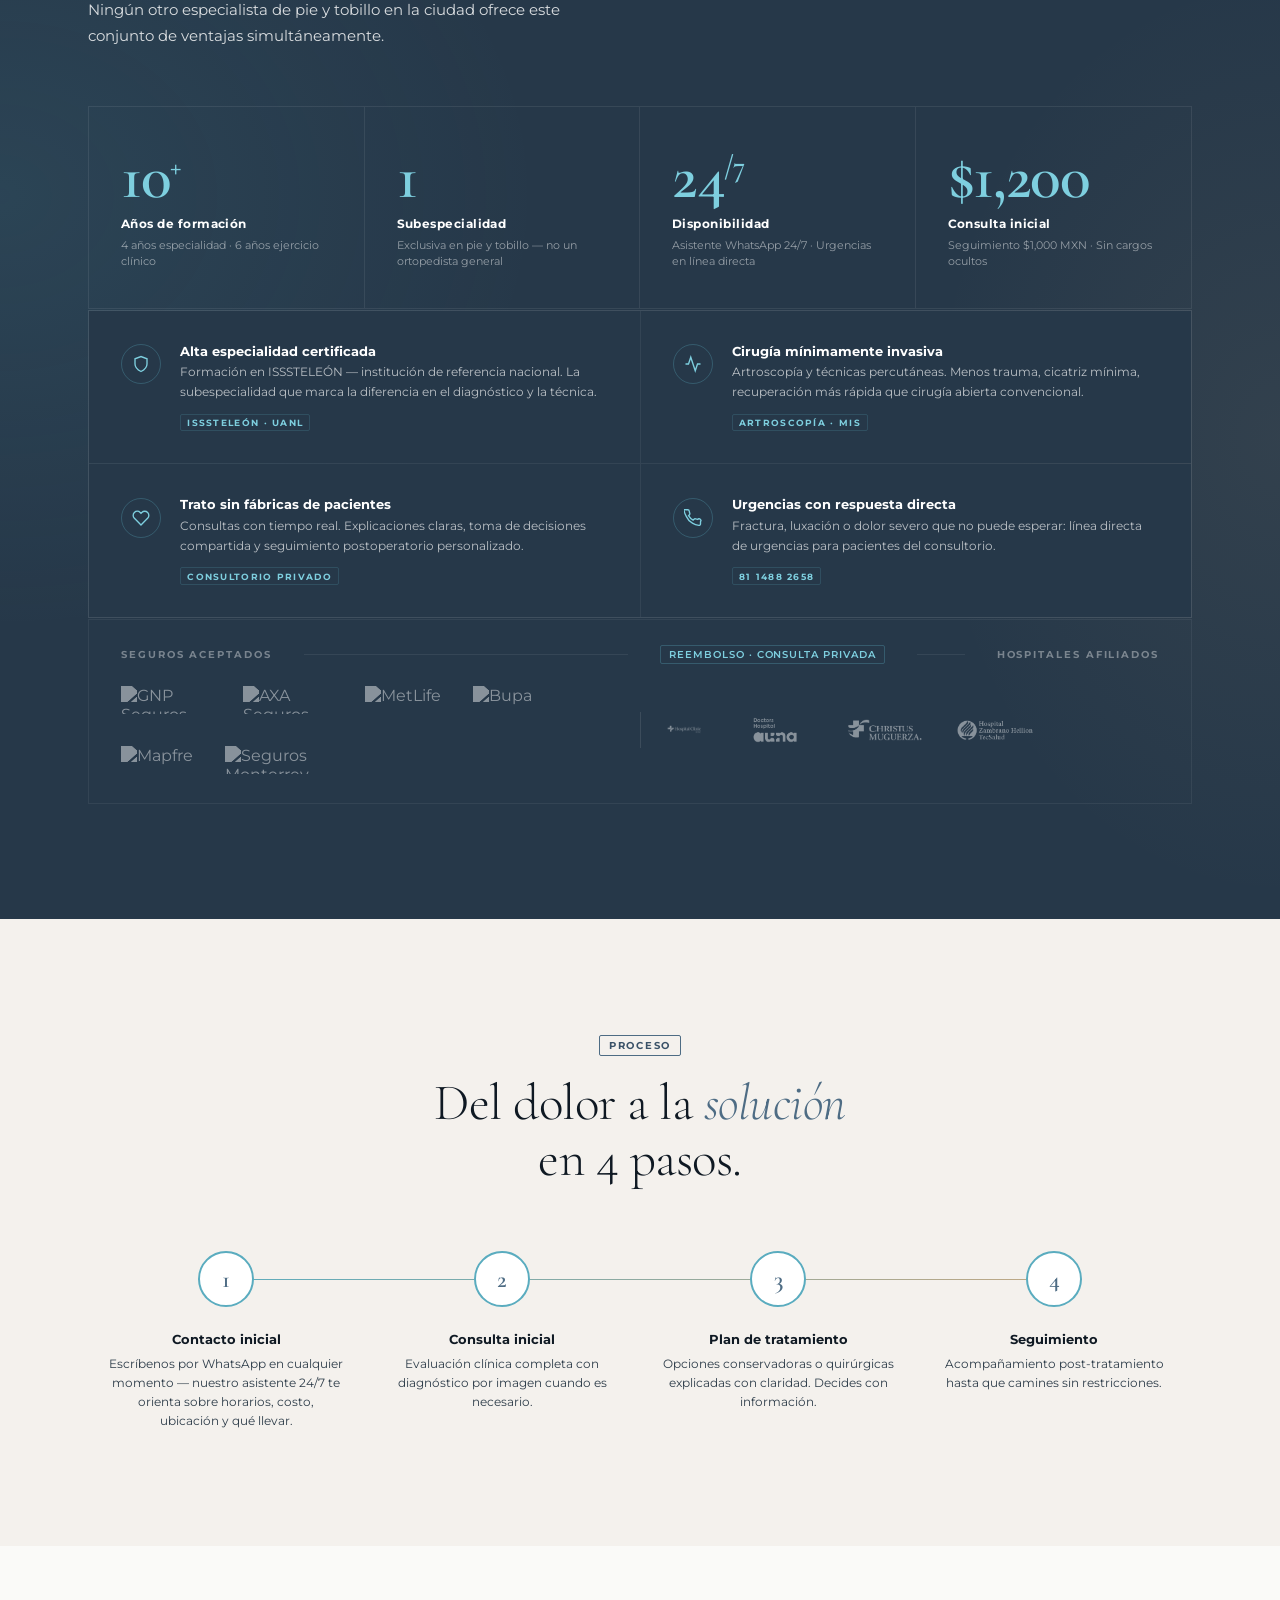
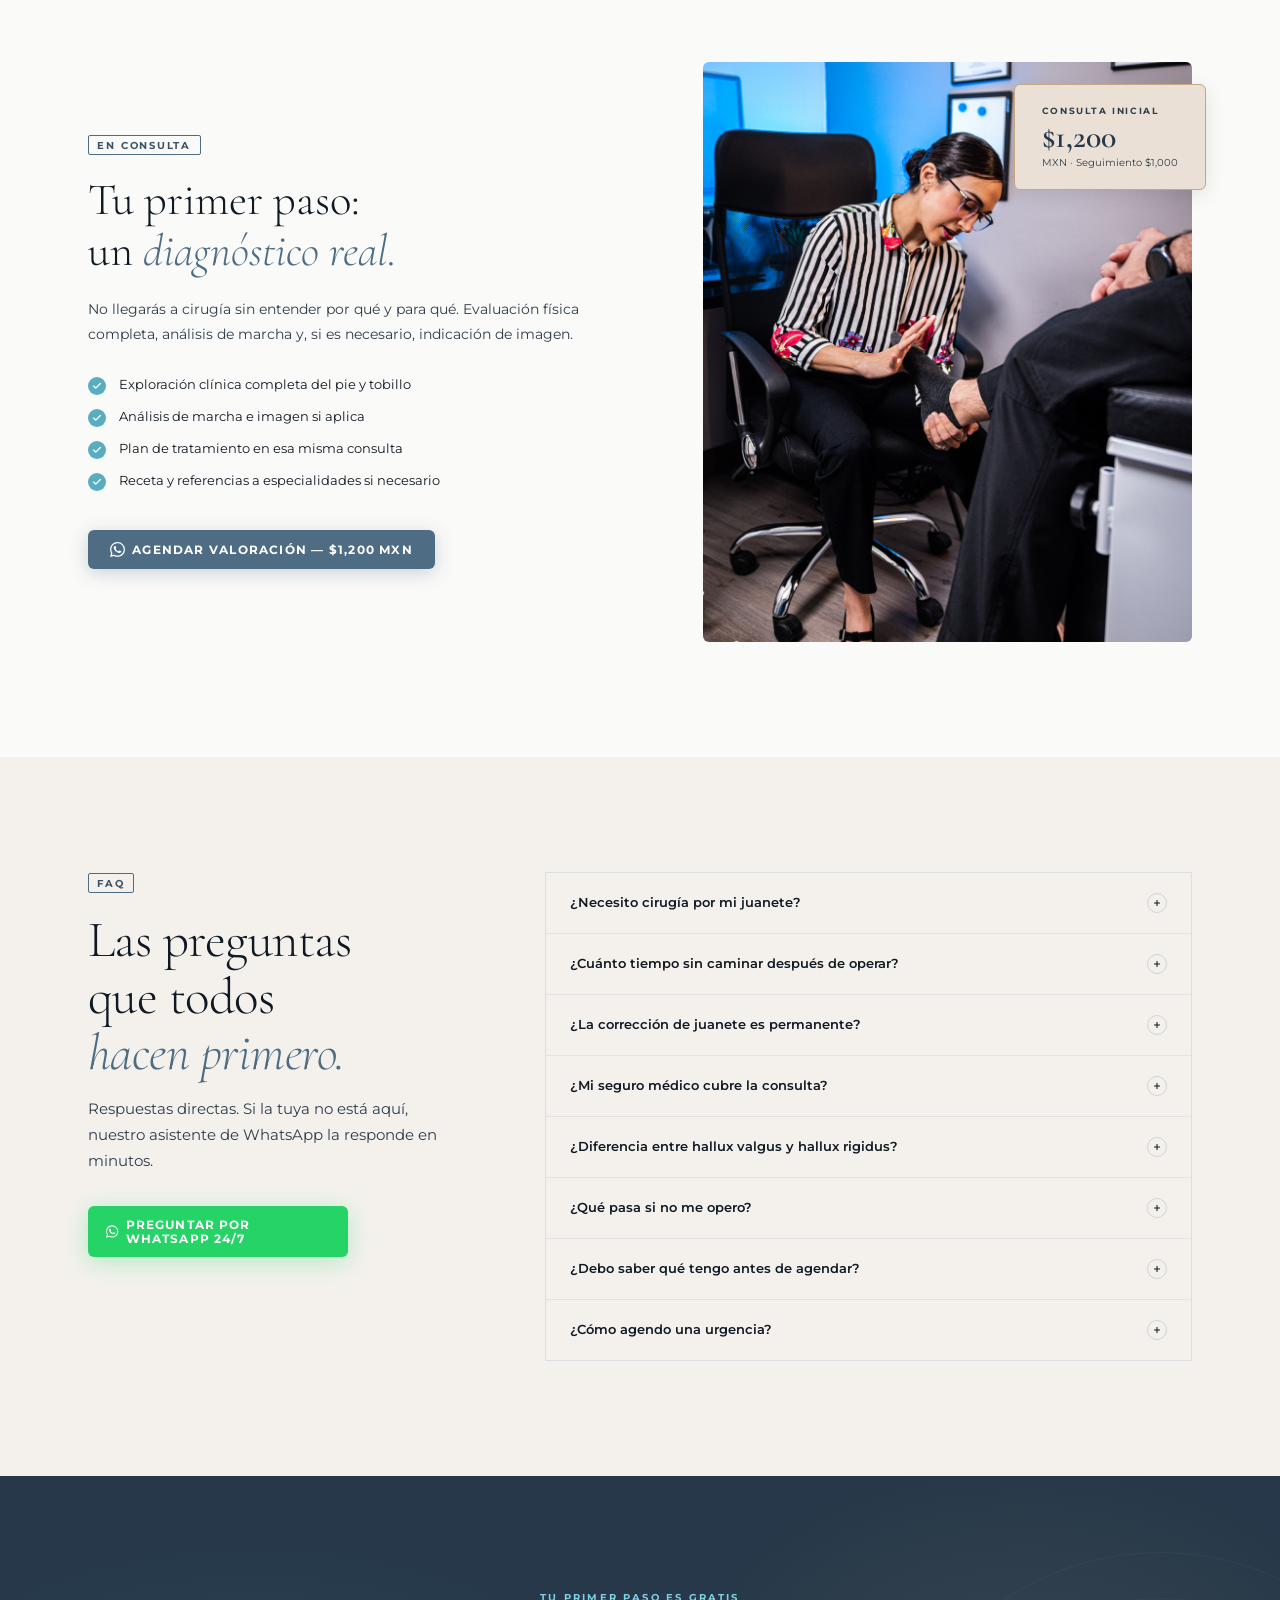
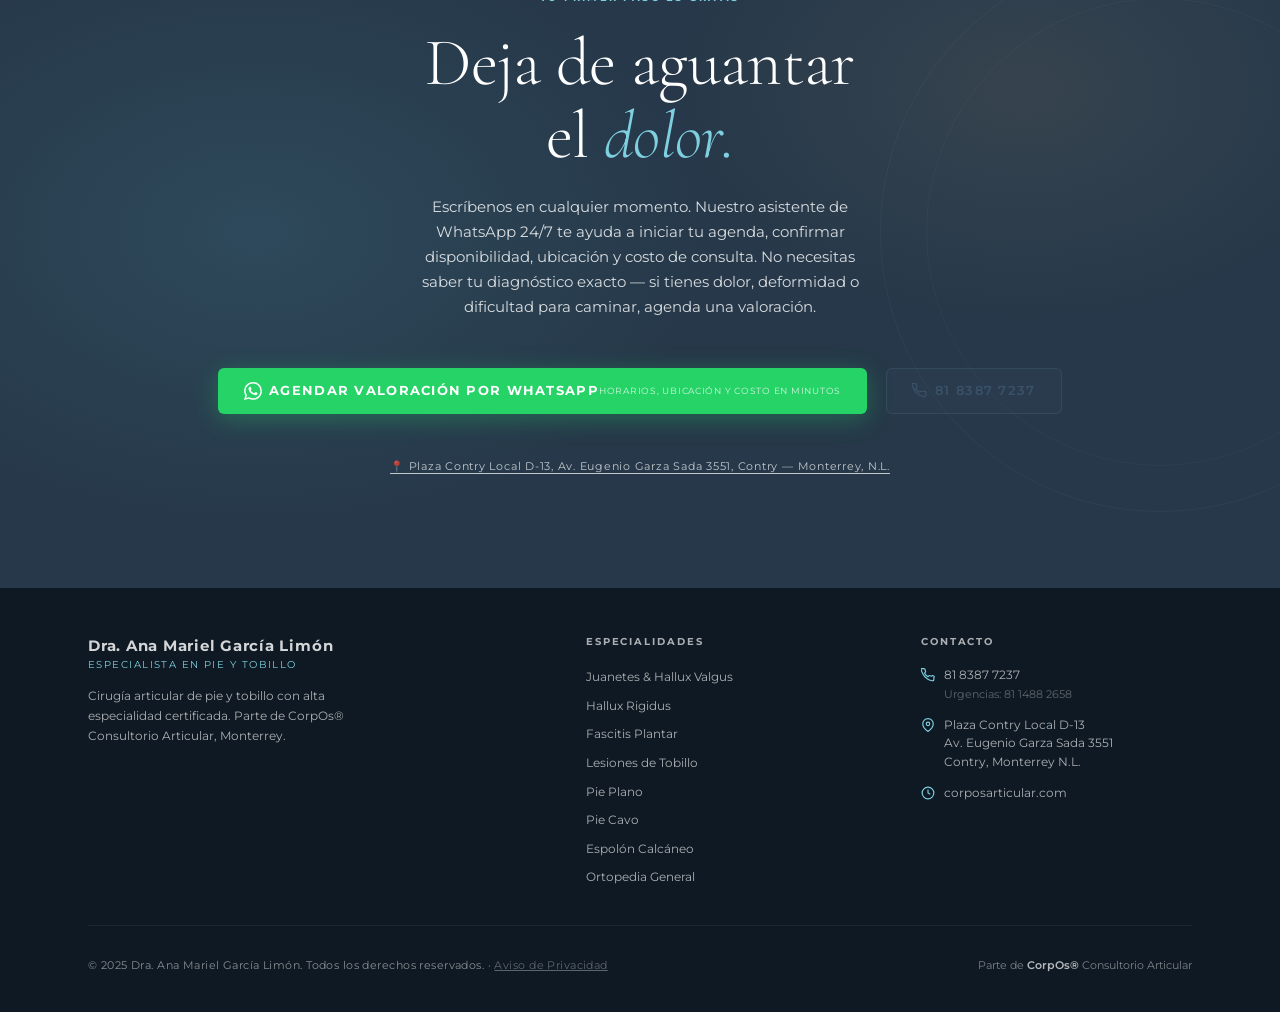
==== commit dbee0961: "Update index.html" ====
--- a/index.html
+++ b/index.html
@@ -1457,16 +1457,16 @@
         <!-- Hospitales -->
         <div class="dif-logos-group">
           <div class="dif-logo-item dif-logo-hosp">
-            <img src="img/logos-hospitales/hosp-muguerza.jpg" alt="Hospital Muguerza" loading="lazy" />
+            <img src="img/logos-hospitales/clinic.png" alt="Clinic" loading="lazy" />
             </div>
             <div class="dif-logo-item dif-logo-hosp">
-            <img src="img/logos-hospitales/hosp-zambrano.jpg" alt="Hospital Zambrano Hellion" loading="lazy" />
+            <img src="img/logos-hospitales/doctors.png" alt="Doctor" loading="lazy" />
             </div>
             <div class="dif-logo-item dif-logo-hosp">
-            <img src="img/logos-hospitales/hosp-clinic.jpg" alt="Clinic" loading="lazy" />
+            <img src="img/logos-hospitales/muguerza.png" alt="Hospital Muguerza" loading="lazy" />
             </div>
             <div class="dif-logo-item dif-logo-hosp">
-            <img src="img/logos-hospitales/prueba.png" alt="Doctos" loading="lazy" />
+            <img src="img/logos-hospitales/zambrano.png" alt="Hospital Zambrano Hellion" loading="lazy" />
   </div>
         </div>
       </div>
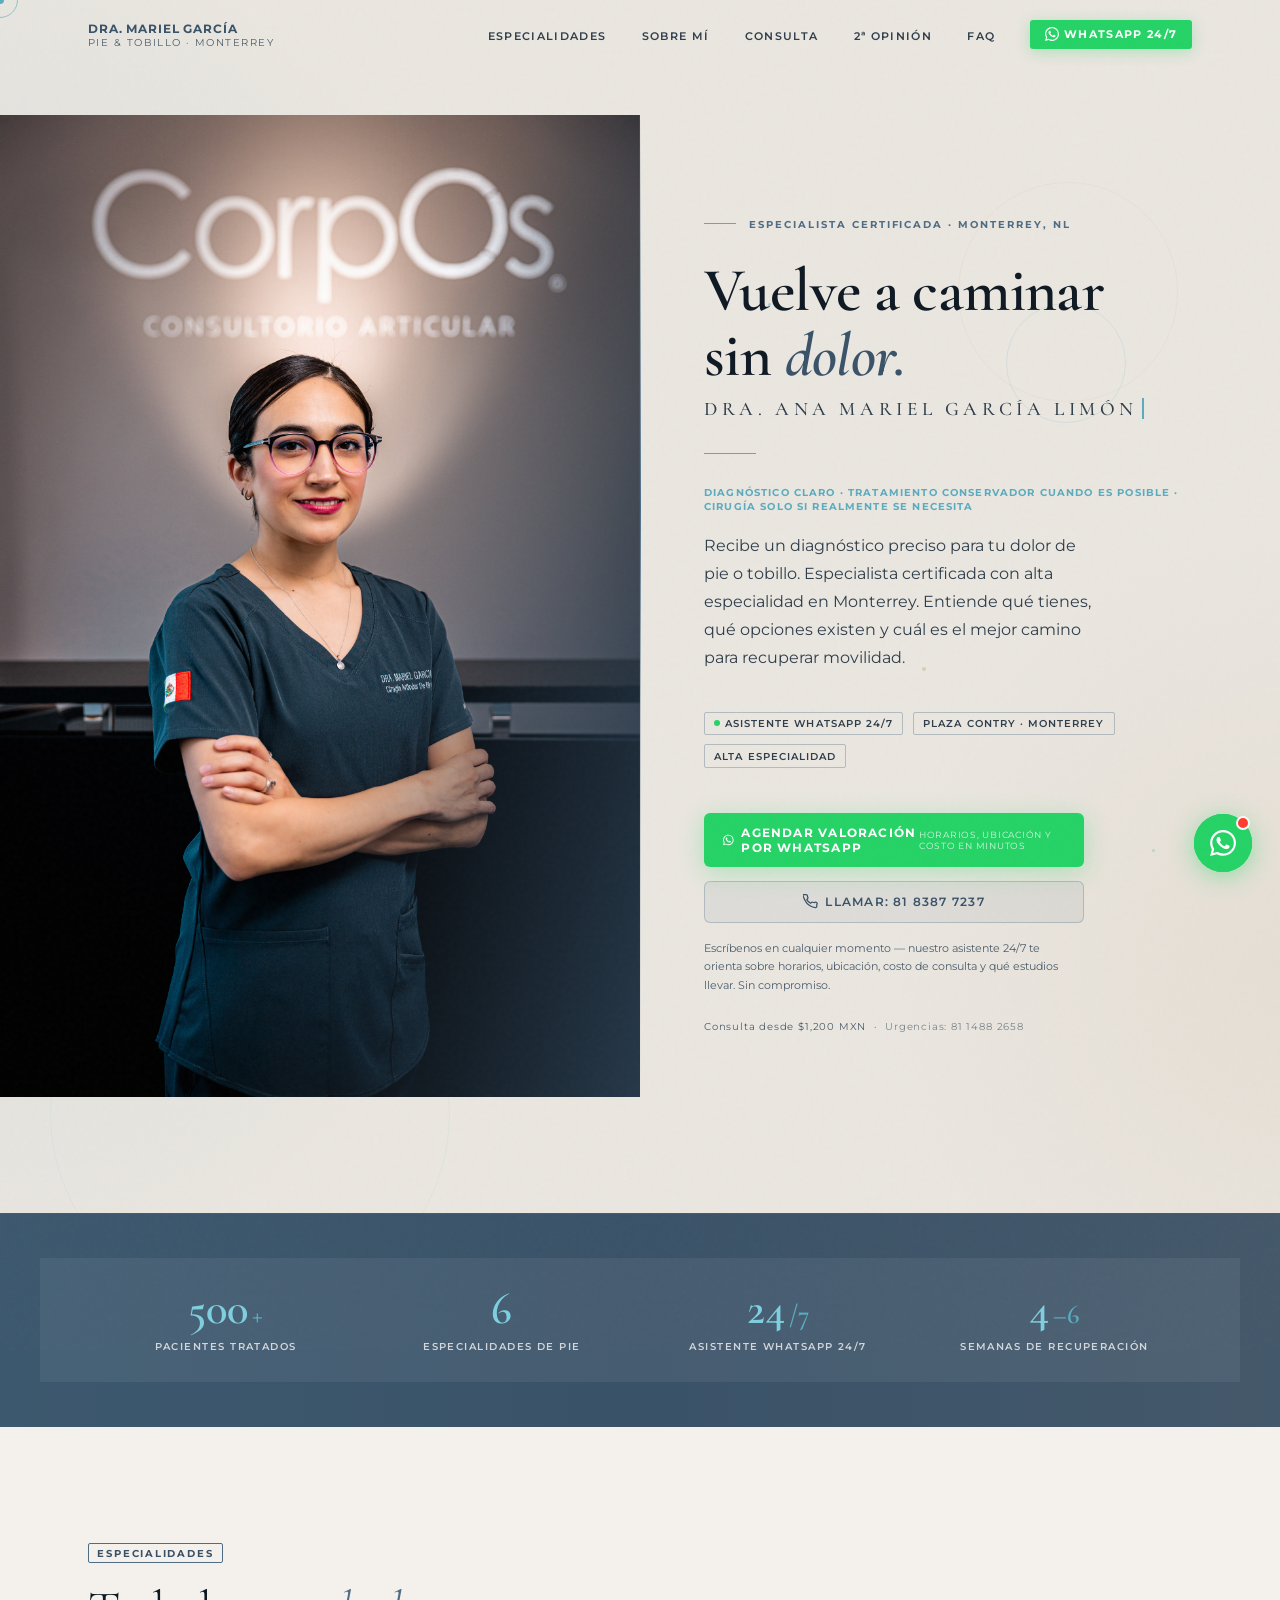
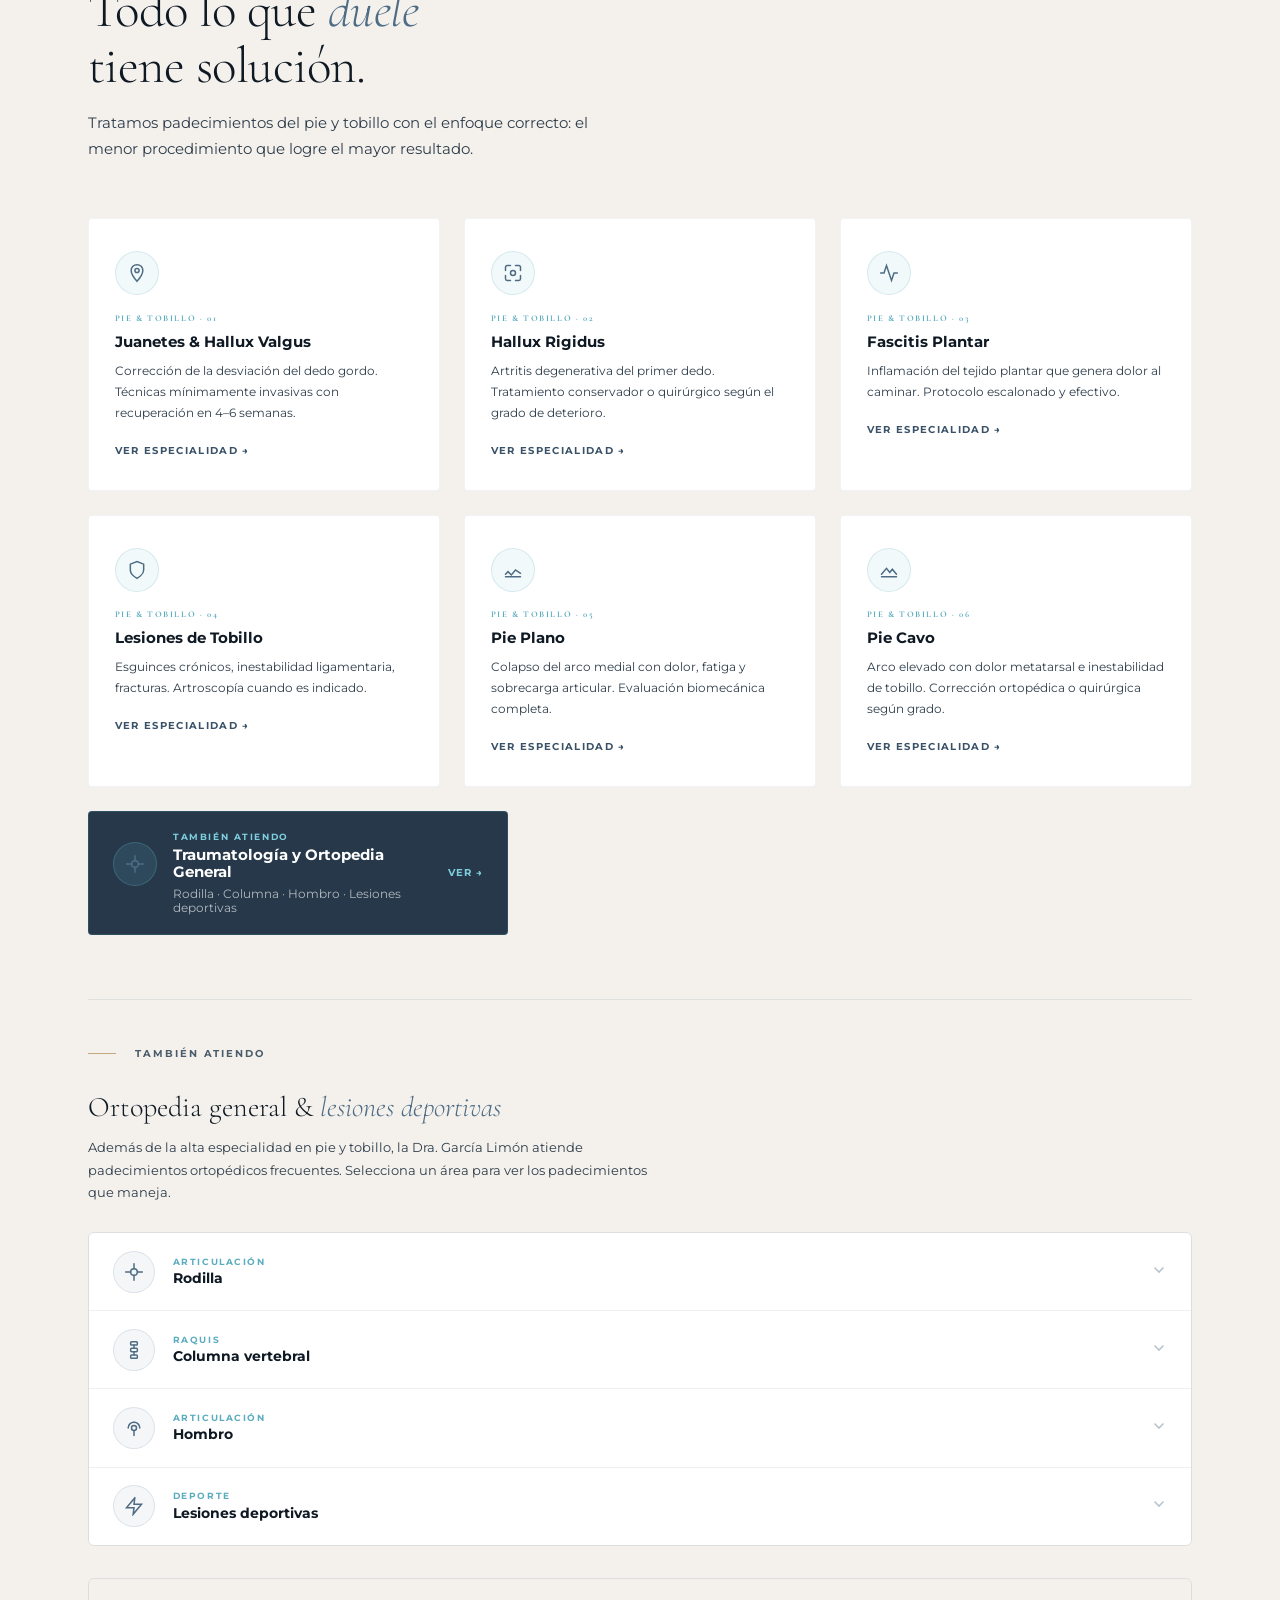
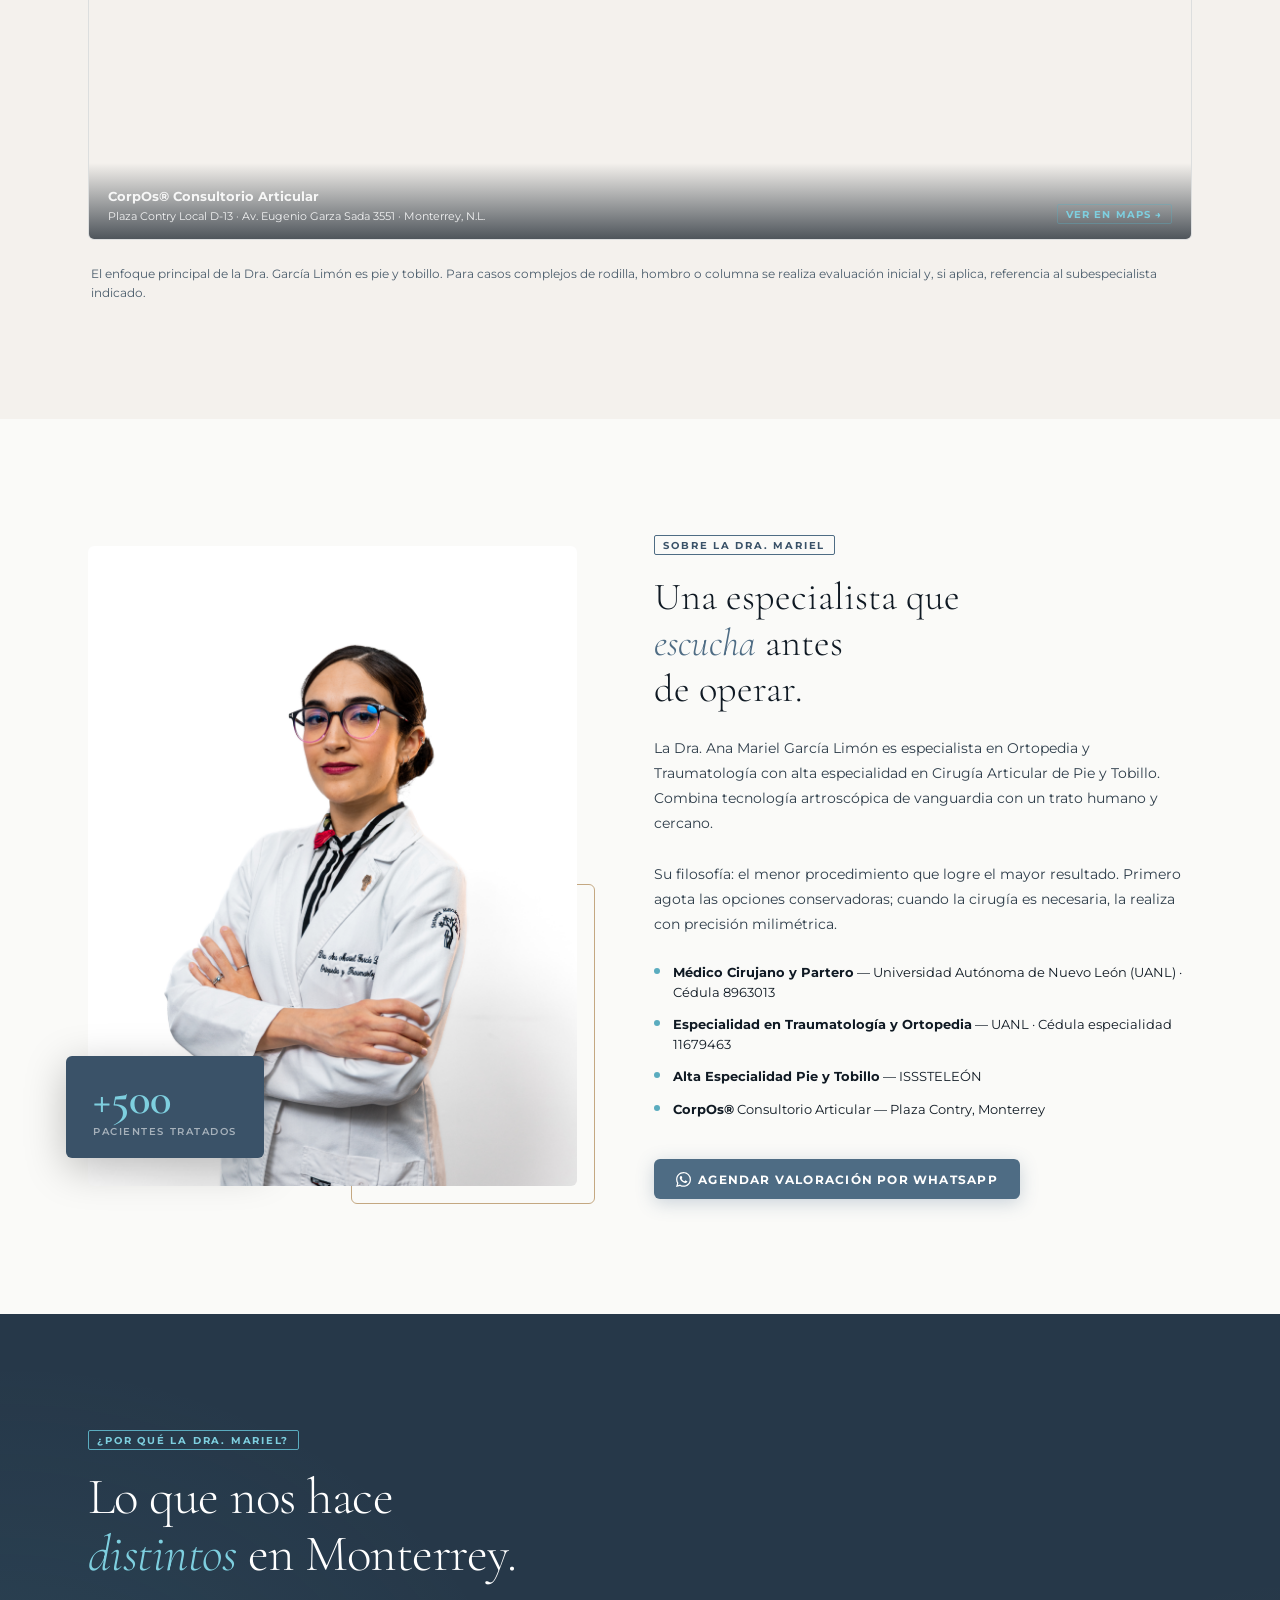
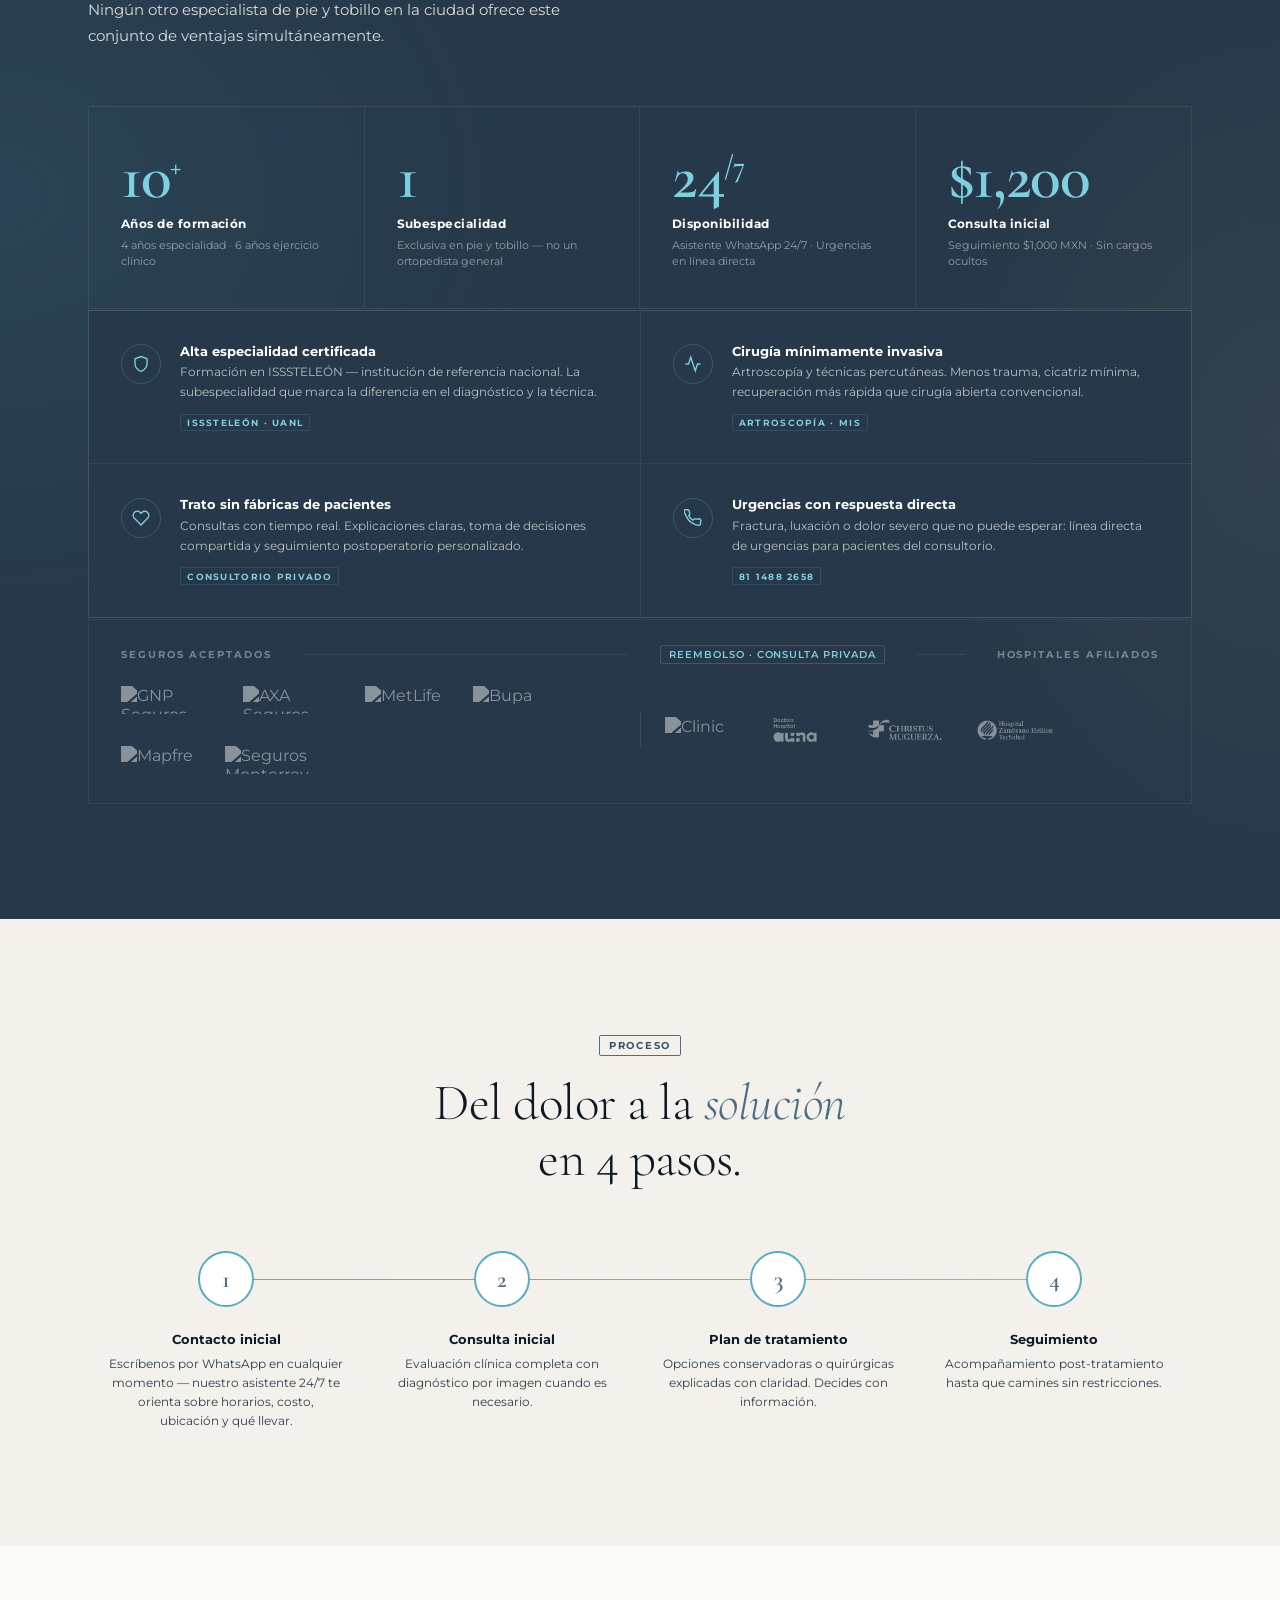
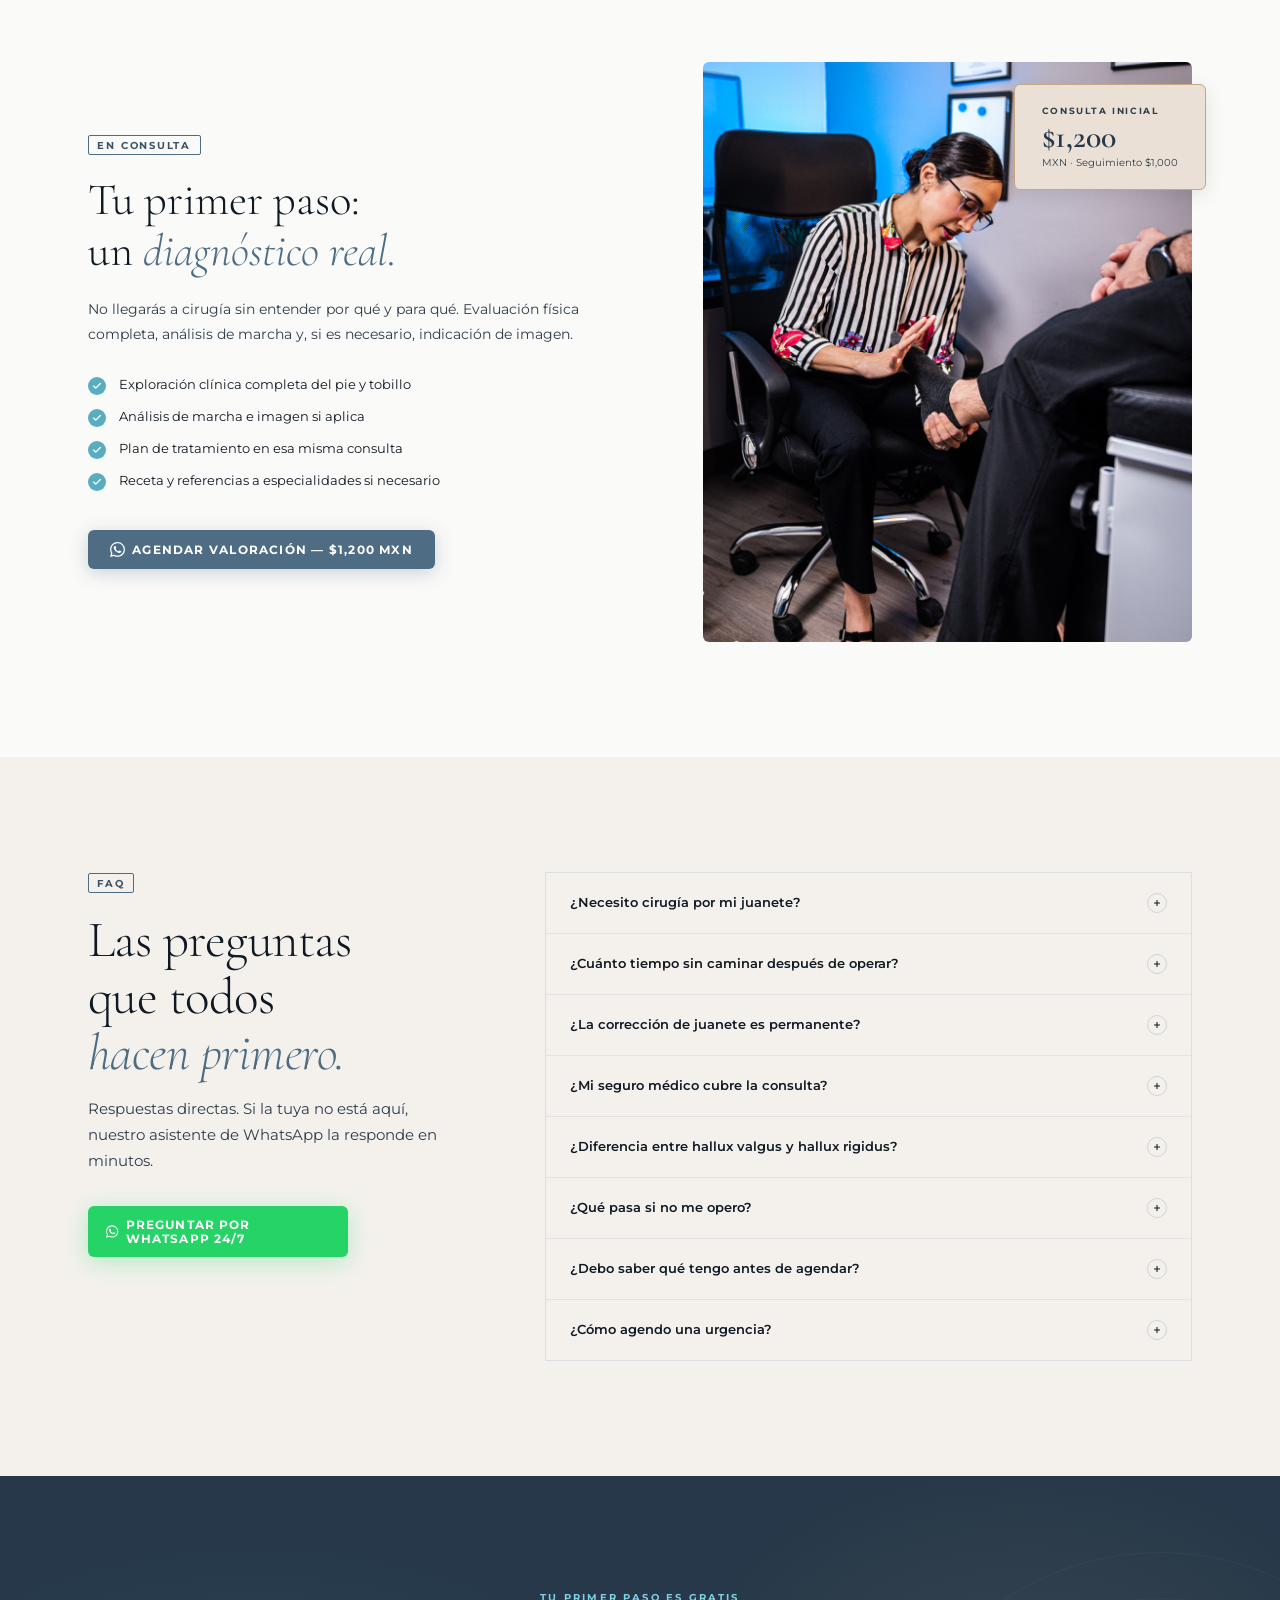
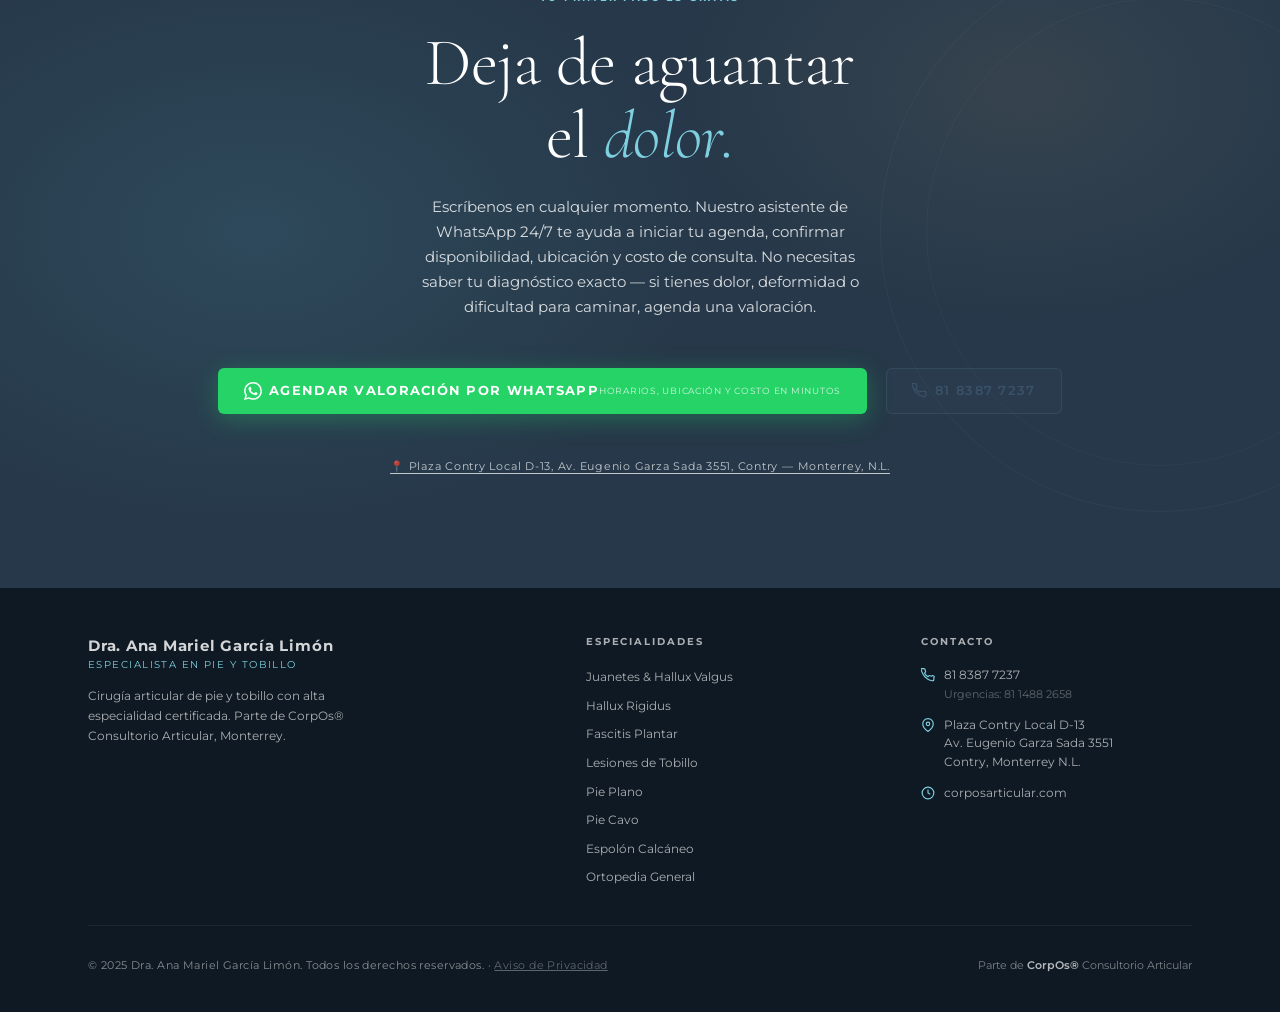
==== commit e29ac493: "Update index.html" ====
--- a/index.html
+++ b/index.html
@@ -1457,7 +1457,7 @@
         <!-- Hospitales -->
         <div class="dif-logos-group">
           <div class="dif-logo-item dif-logo-hosp">
-            <img src="img/logos-hospitales/clinic.png" alt="Clinic" loading="lazy" />
+            <img src="img/logos-hospitales/." alt="Clinic" loading="lazy" />
             </div>
             <div class="dif-logo-item dif-logo-hosp">
             <img src="img/logos-hospitales/doctors.png" alt="Doctor" loading="lazy" />
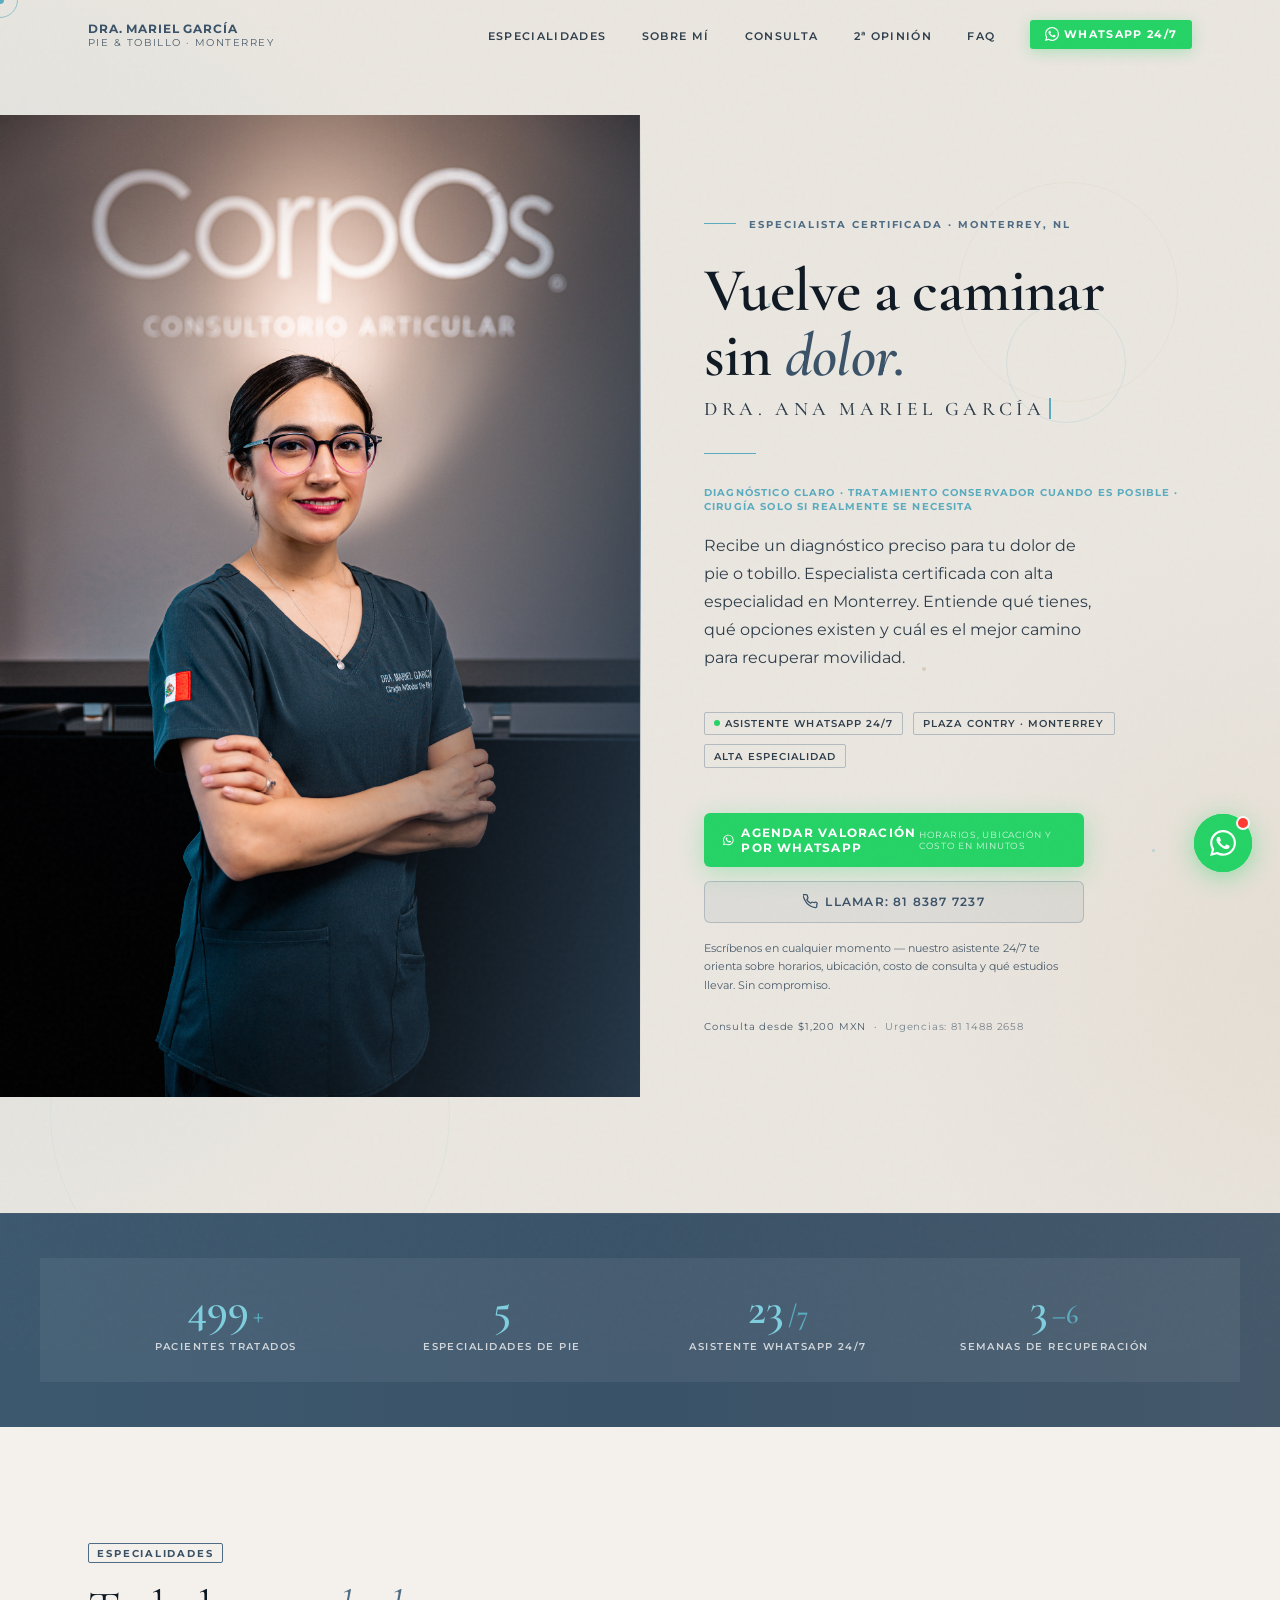
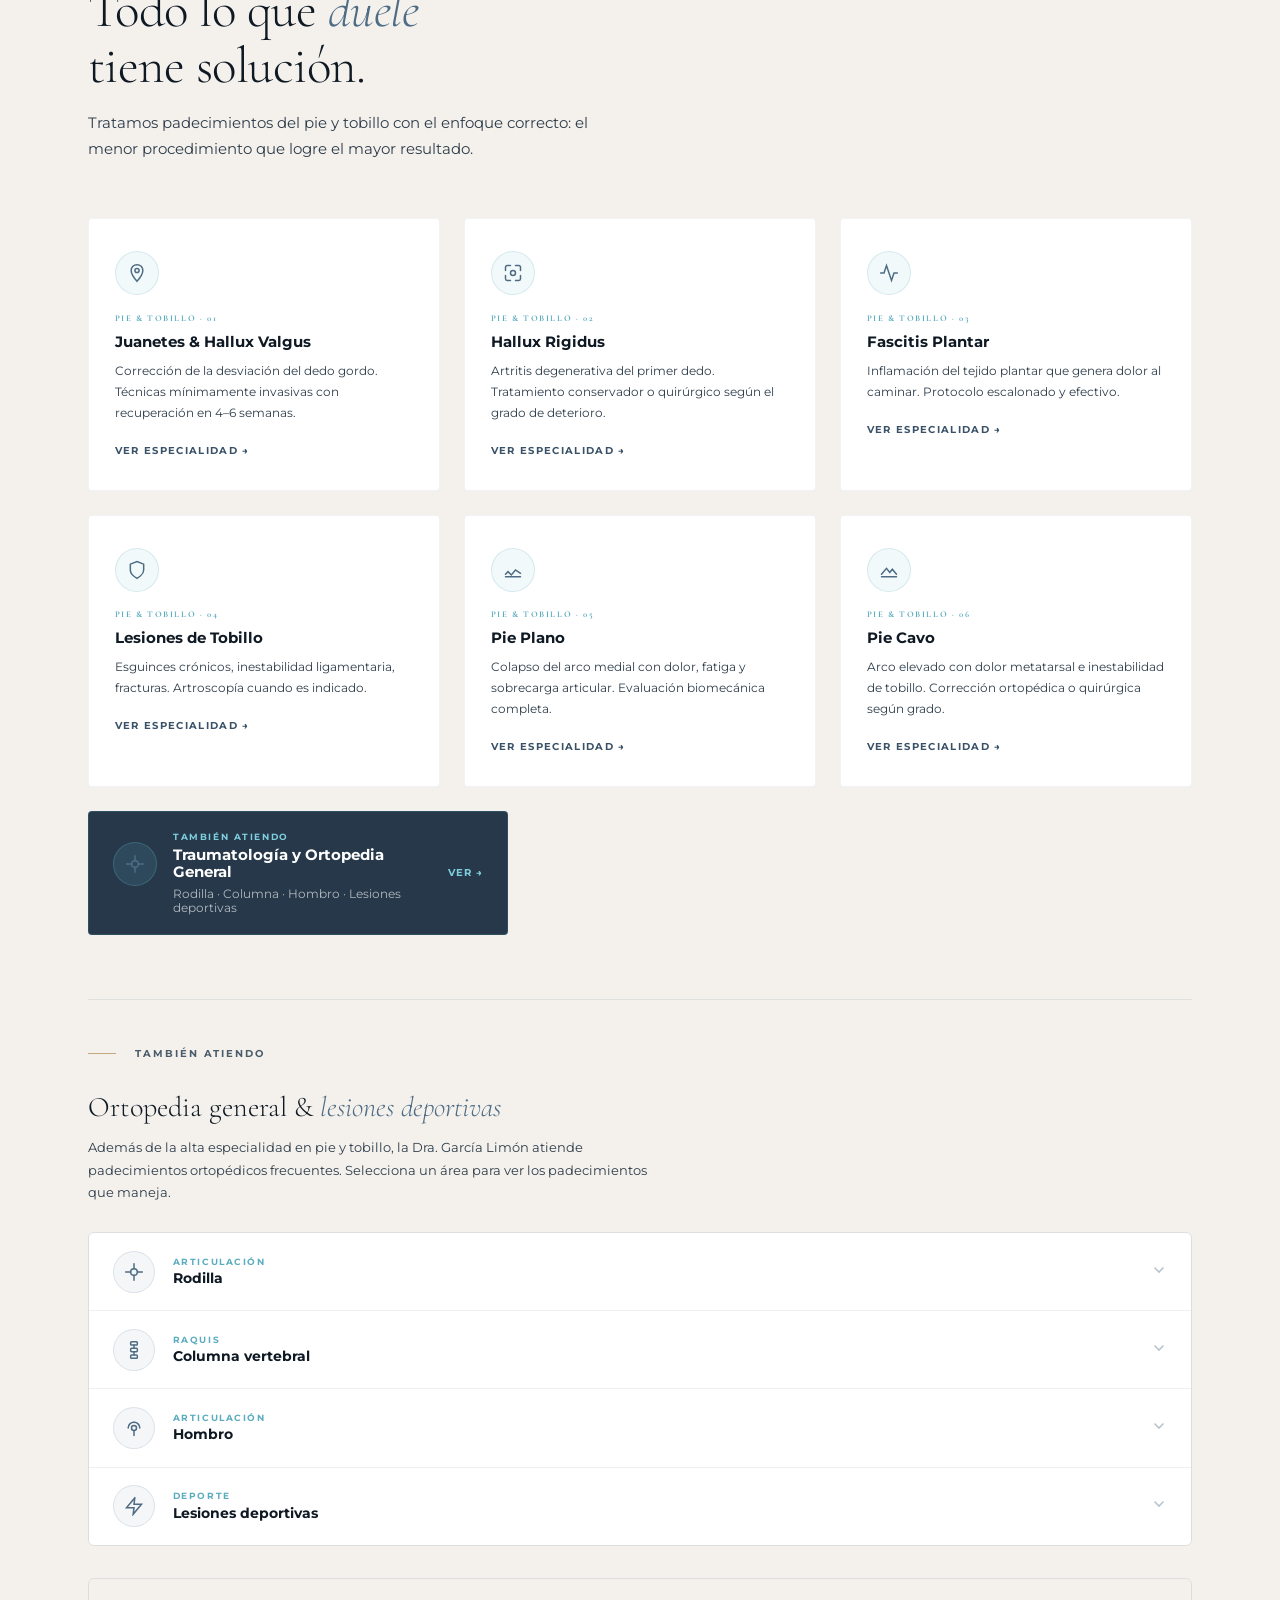
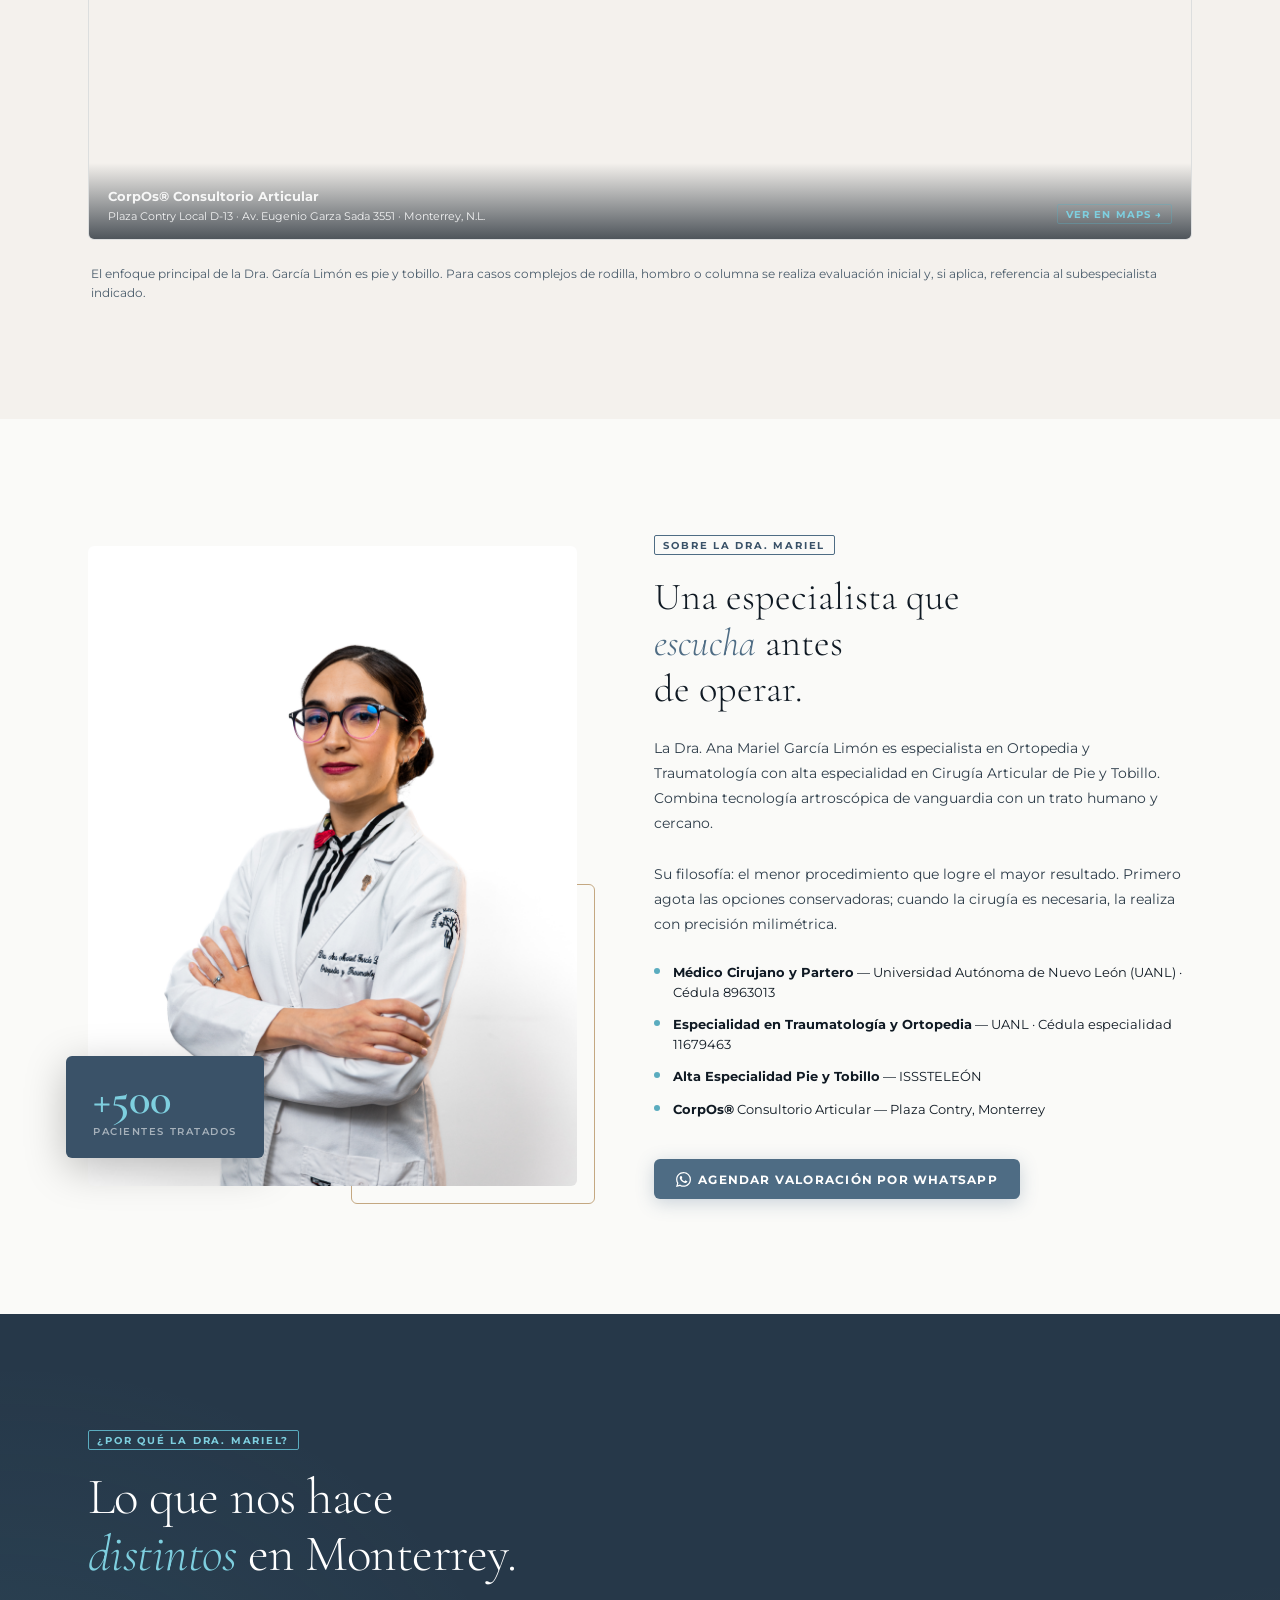
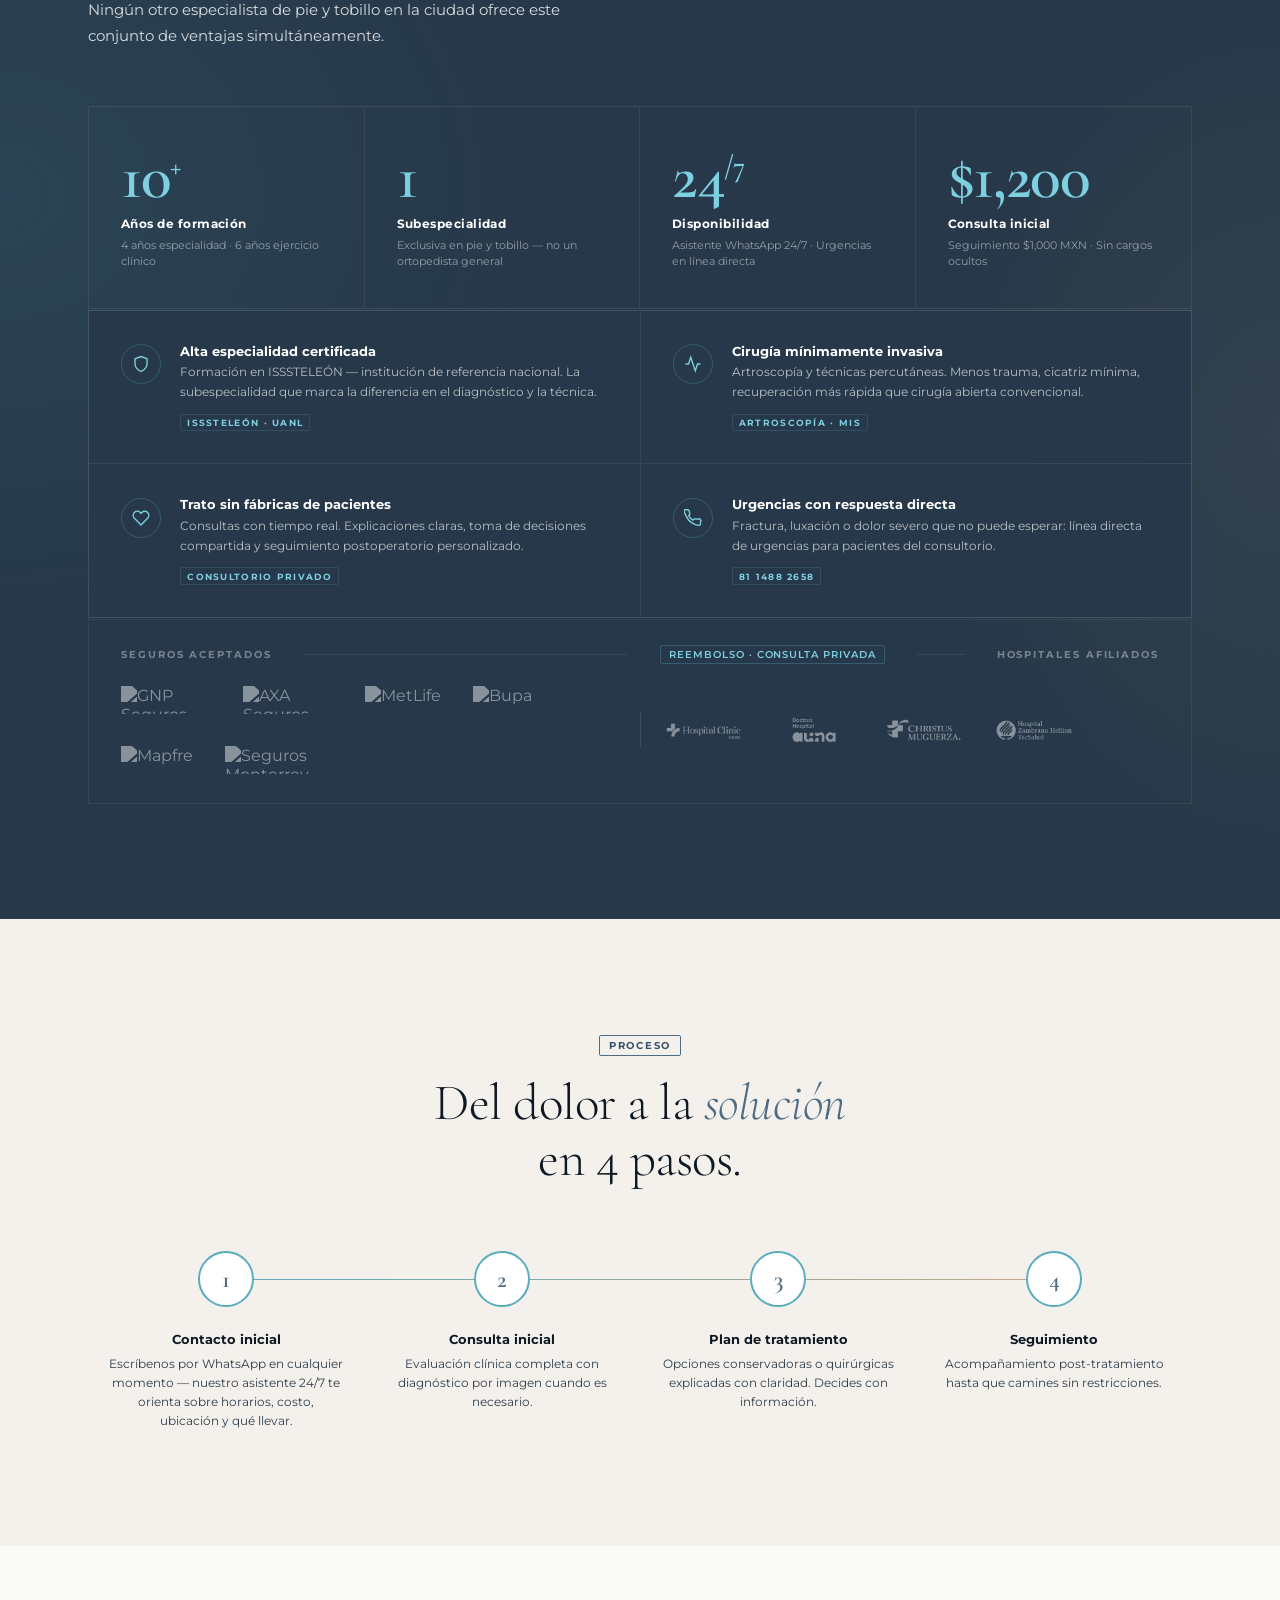
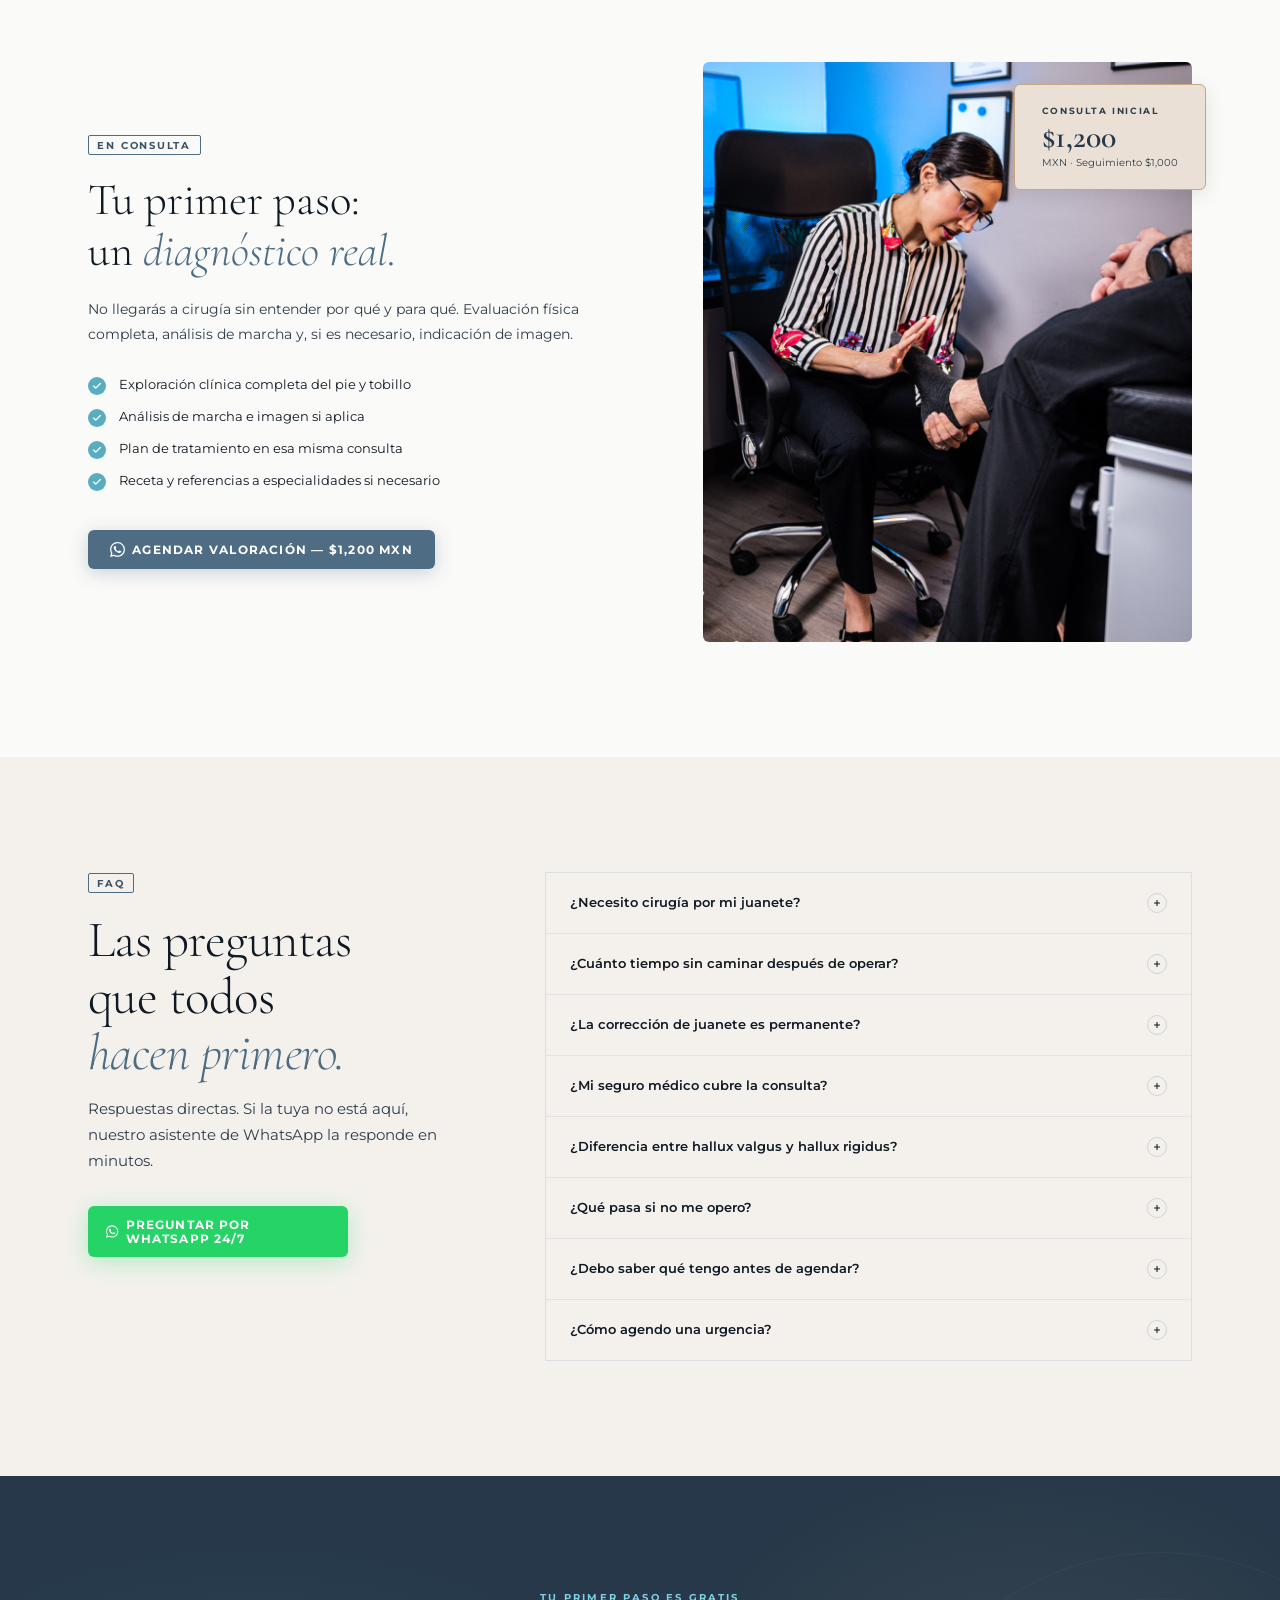
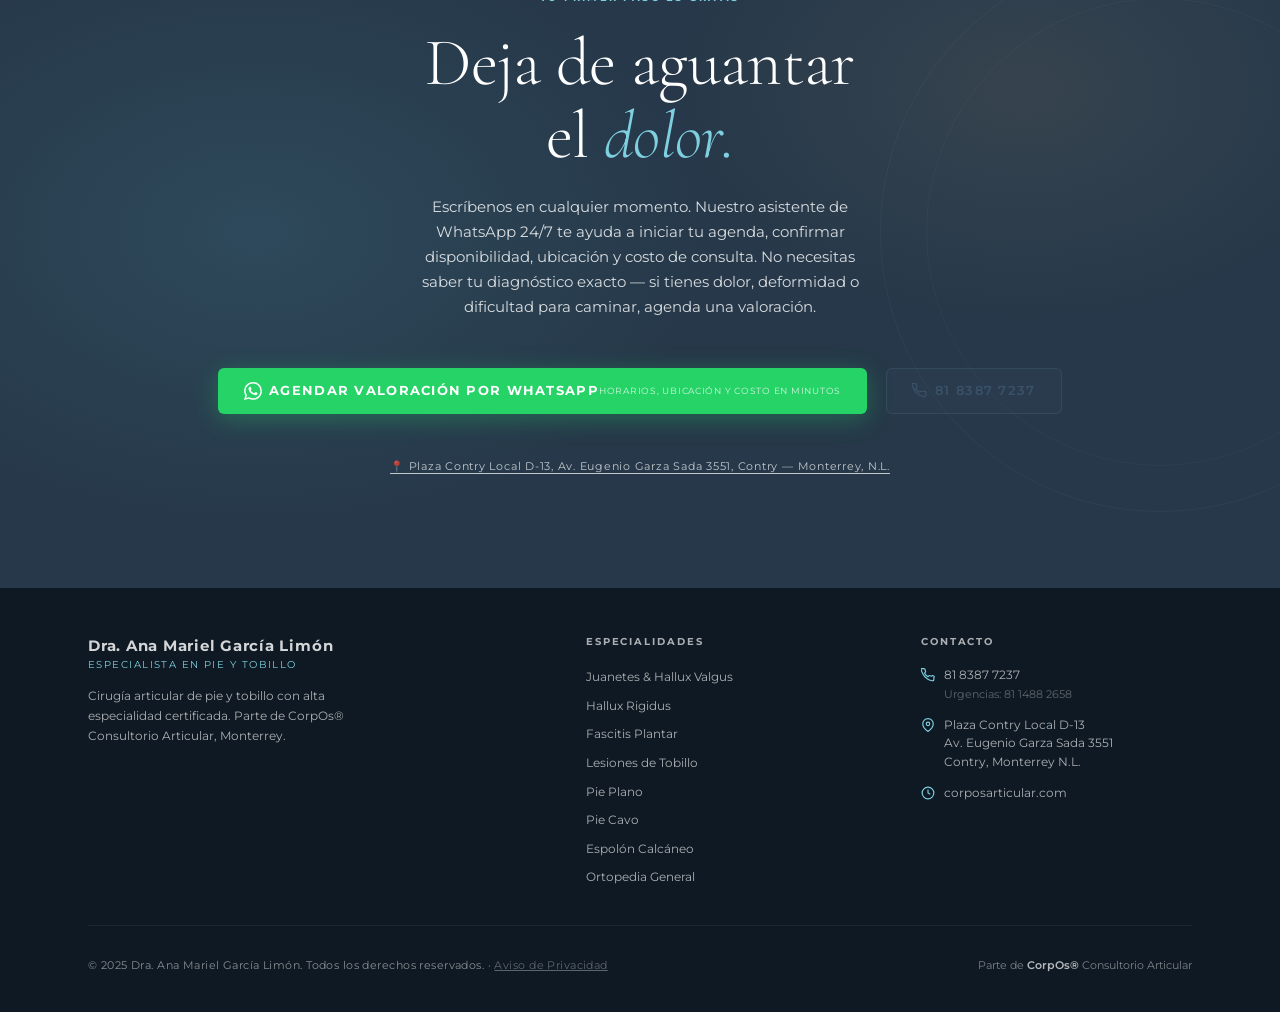
==== commit 2d108a96: "Update index.html" ====
--- a/index.html
+++ b/index.html
@@ -1457,7 +1457,7 @@
         <!-- Hospitales -->
         <div class="dif-logos-group">
           <div class="dif-logo-item dif-logo-hosp">
-            <img src="img/logos-hospitales/." alt="Clinic" loading="lazy" />
+            <img src="img/logos-hospitales/clinic.png" alt="Clinic" loading="lazy" />
             </div>
             <div class="dif-logo-item dif-logo-hosp">
             <img src="img/logos-hospitales/doctors.png" alt="Doctor" loading="lazy" />
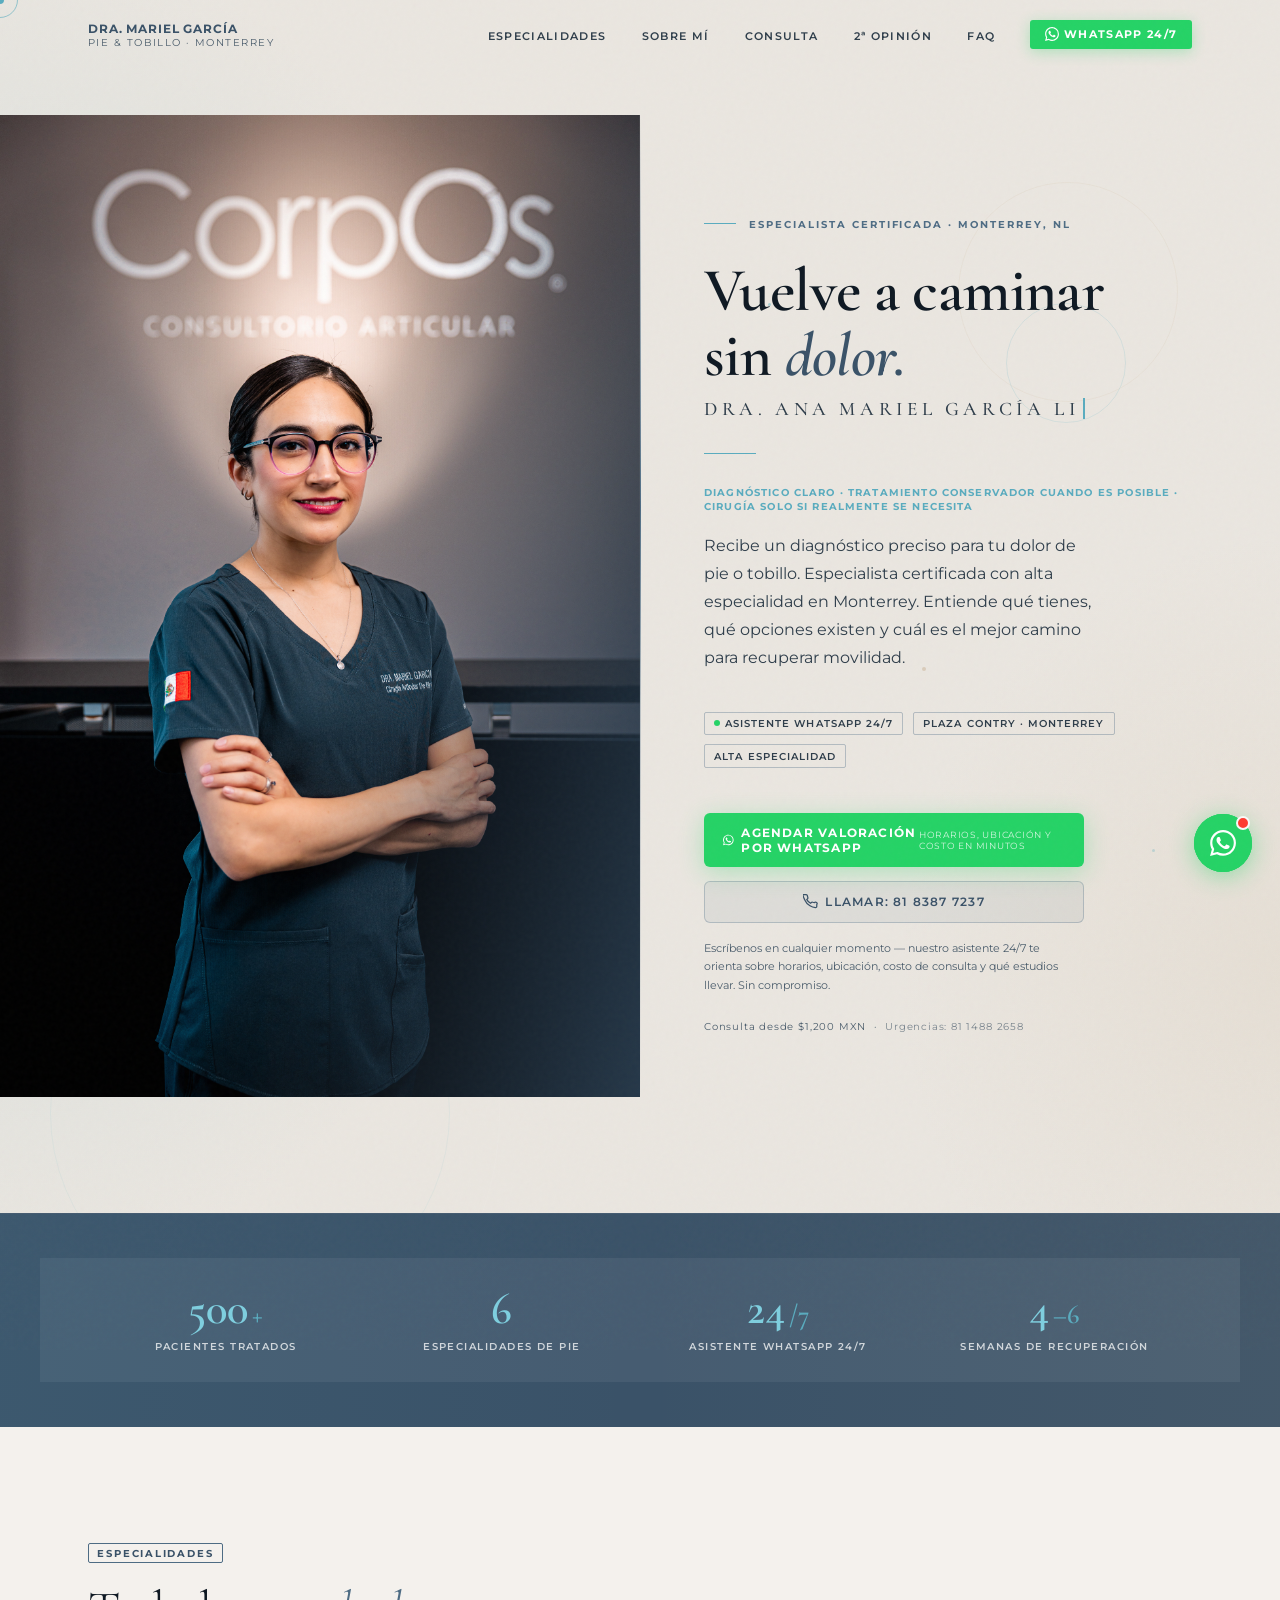
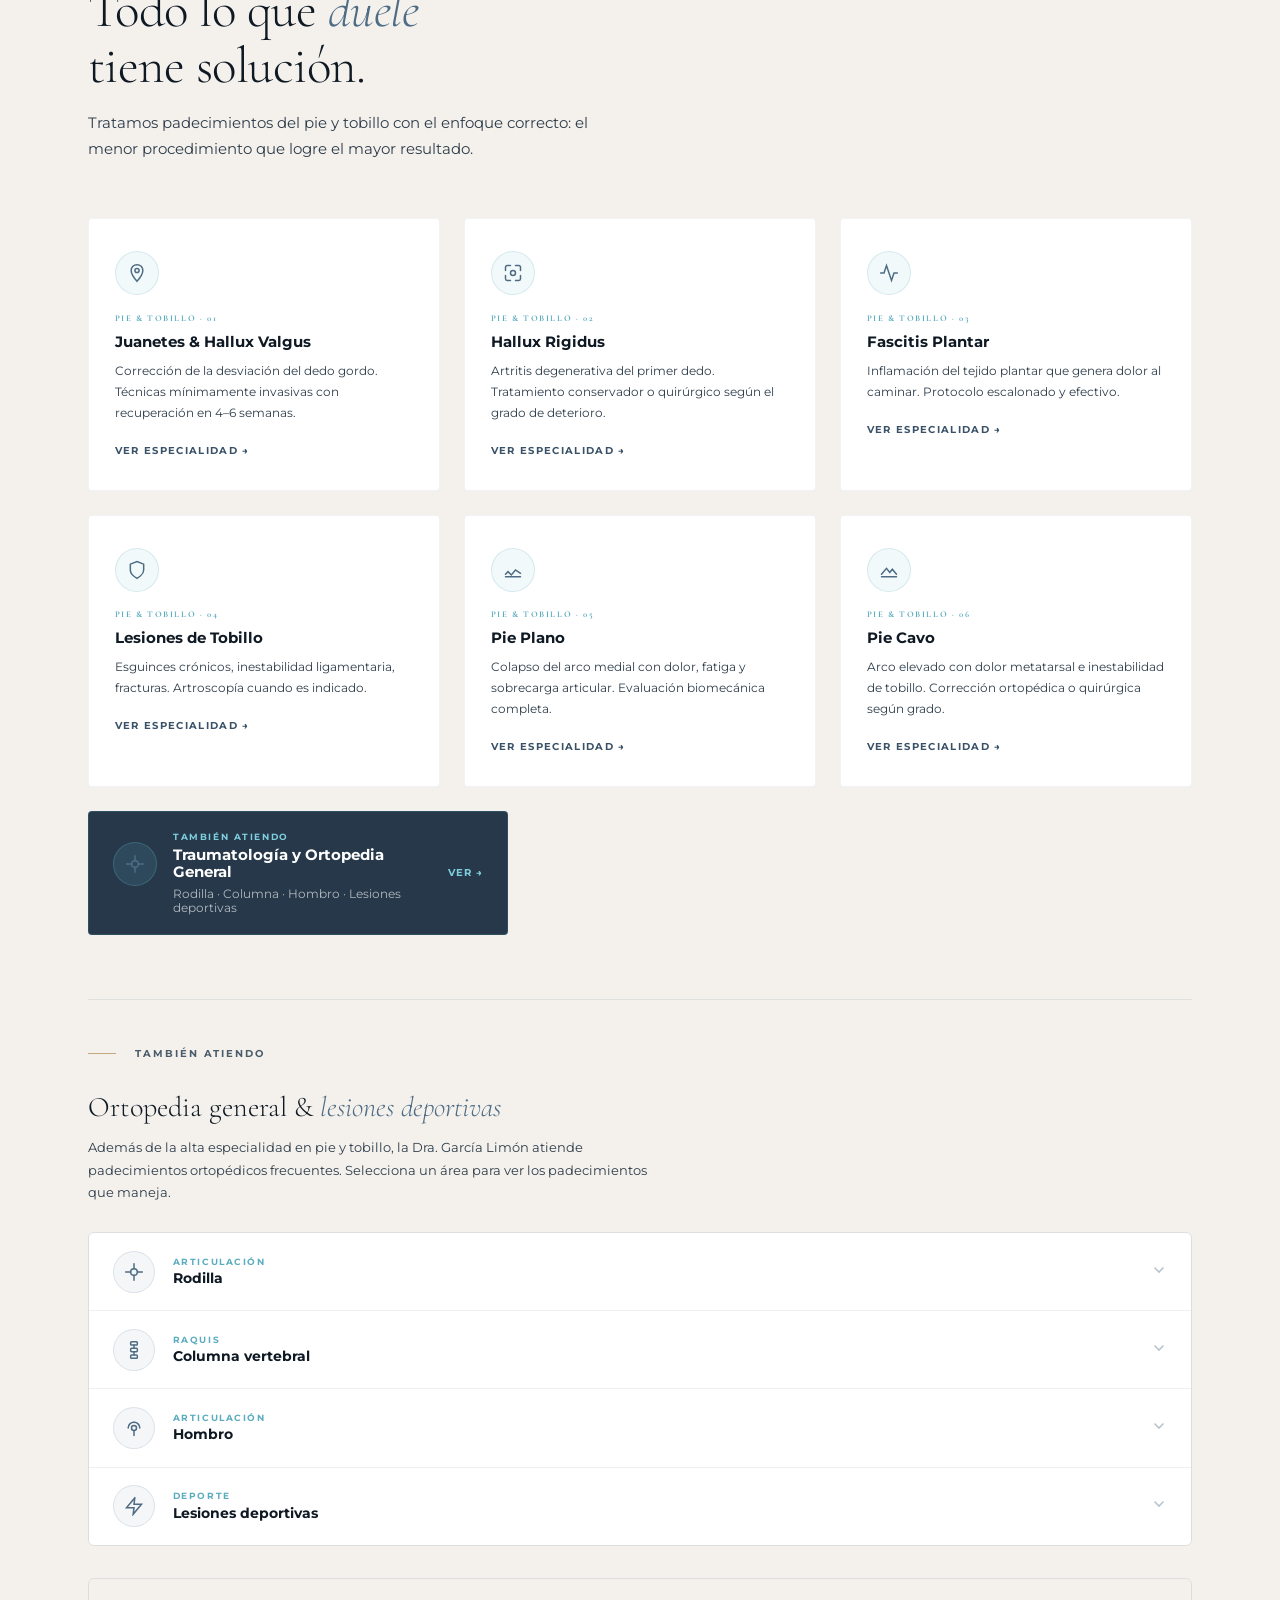
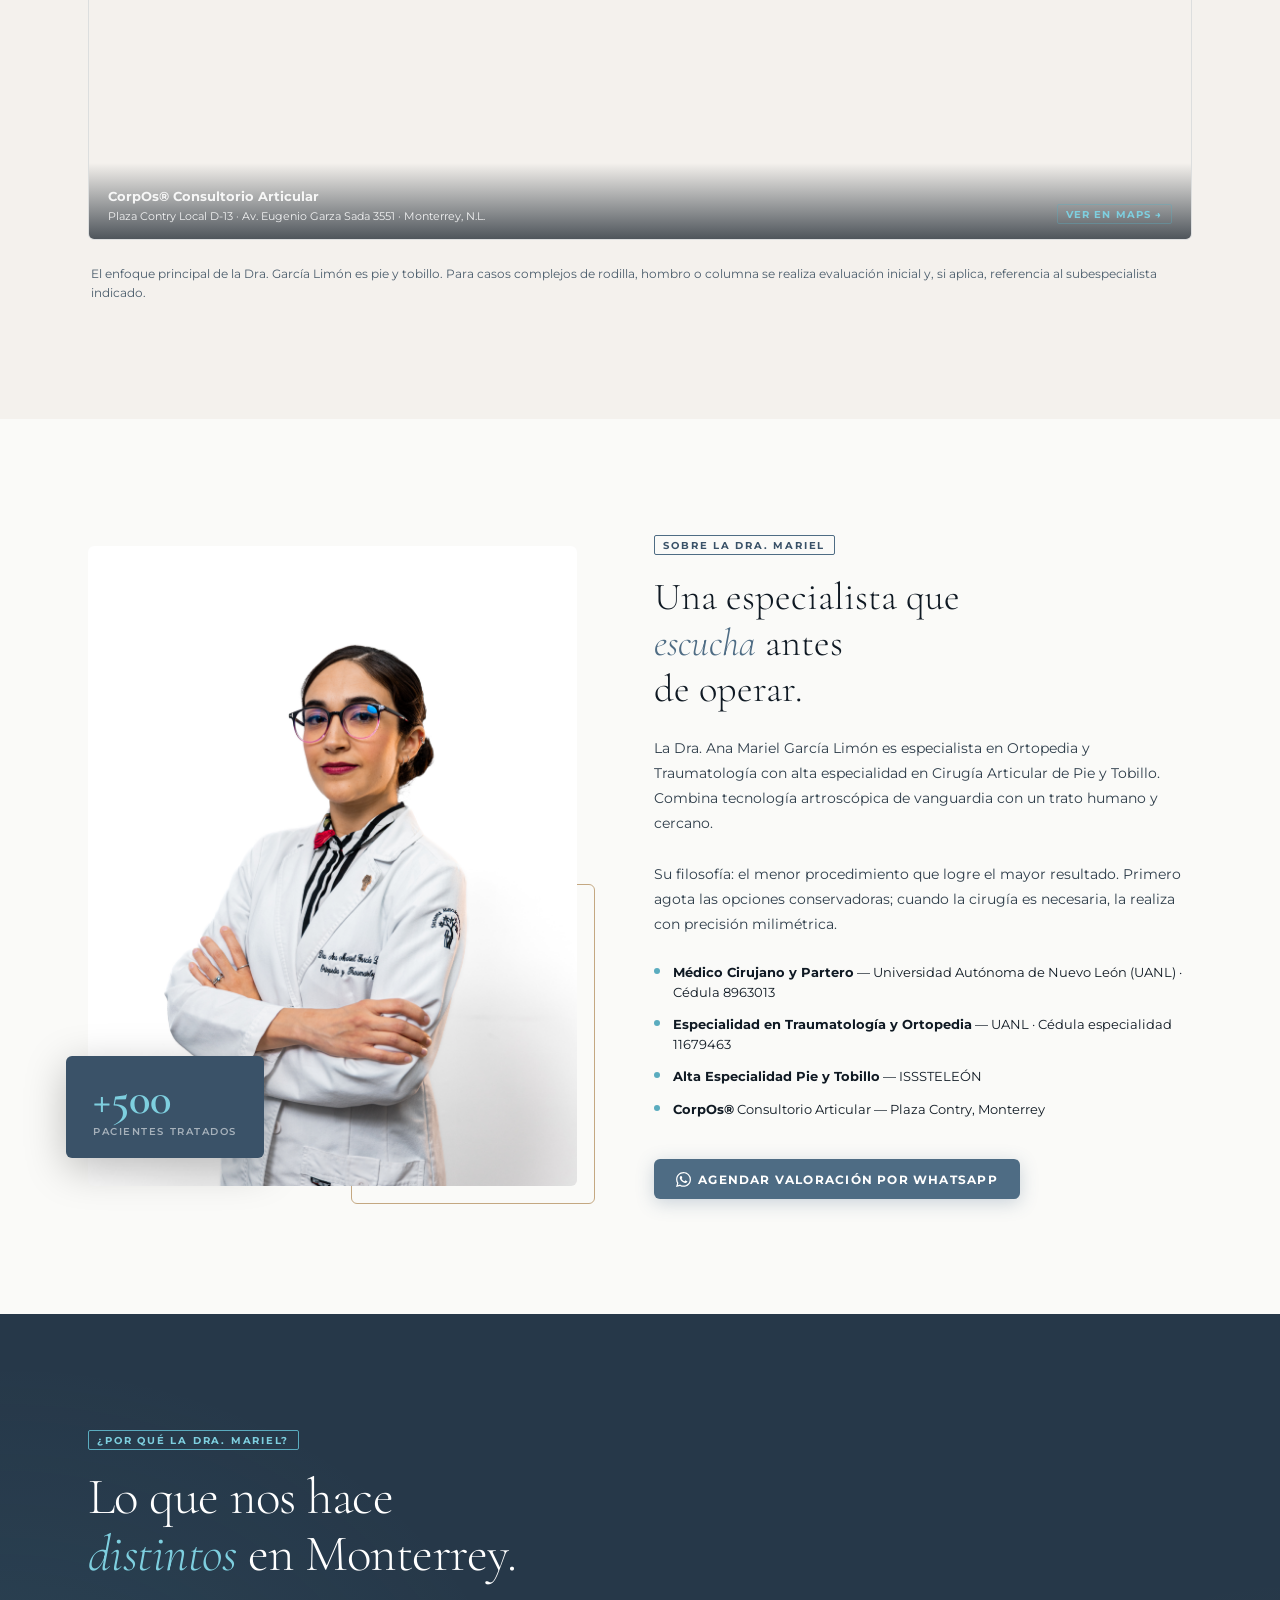
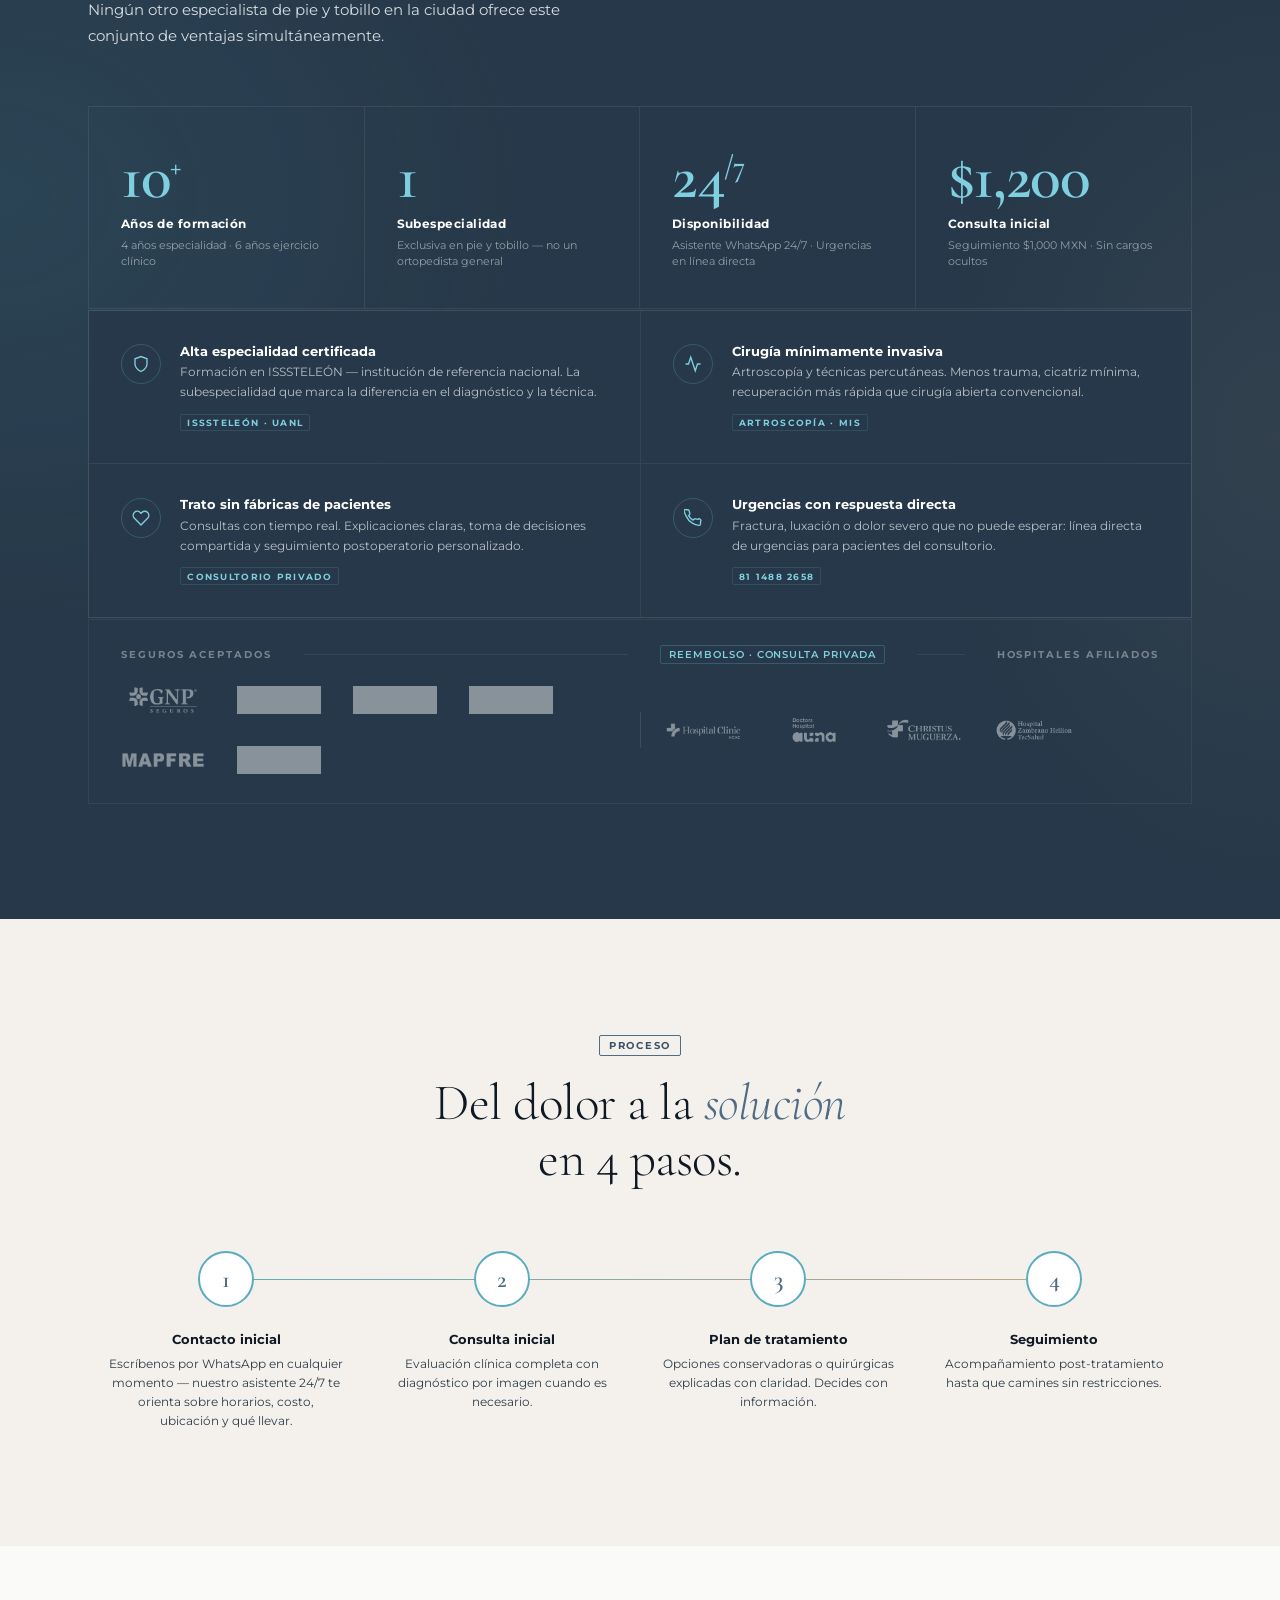
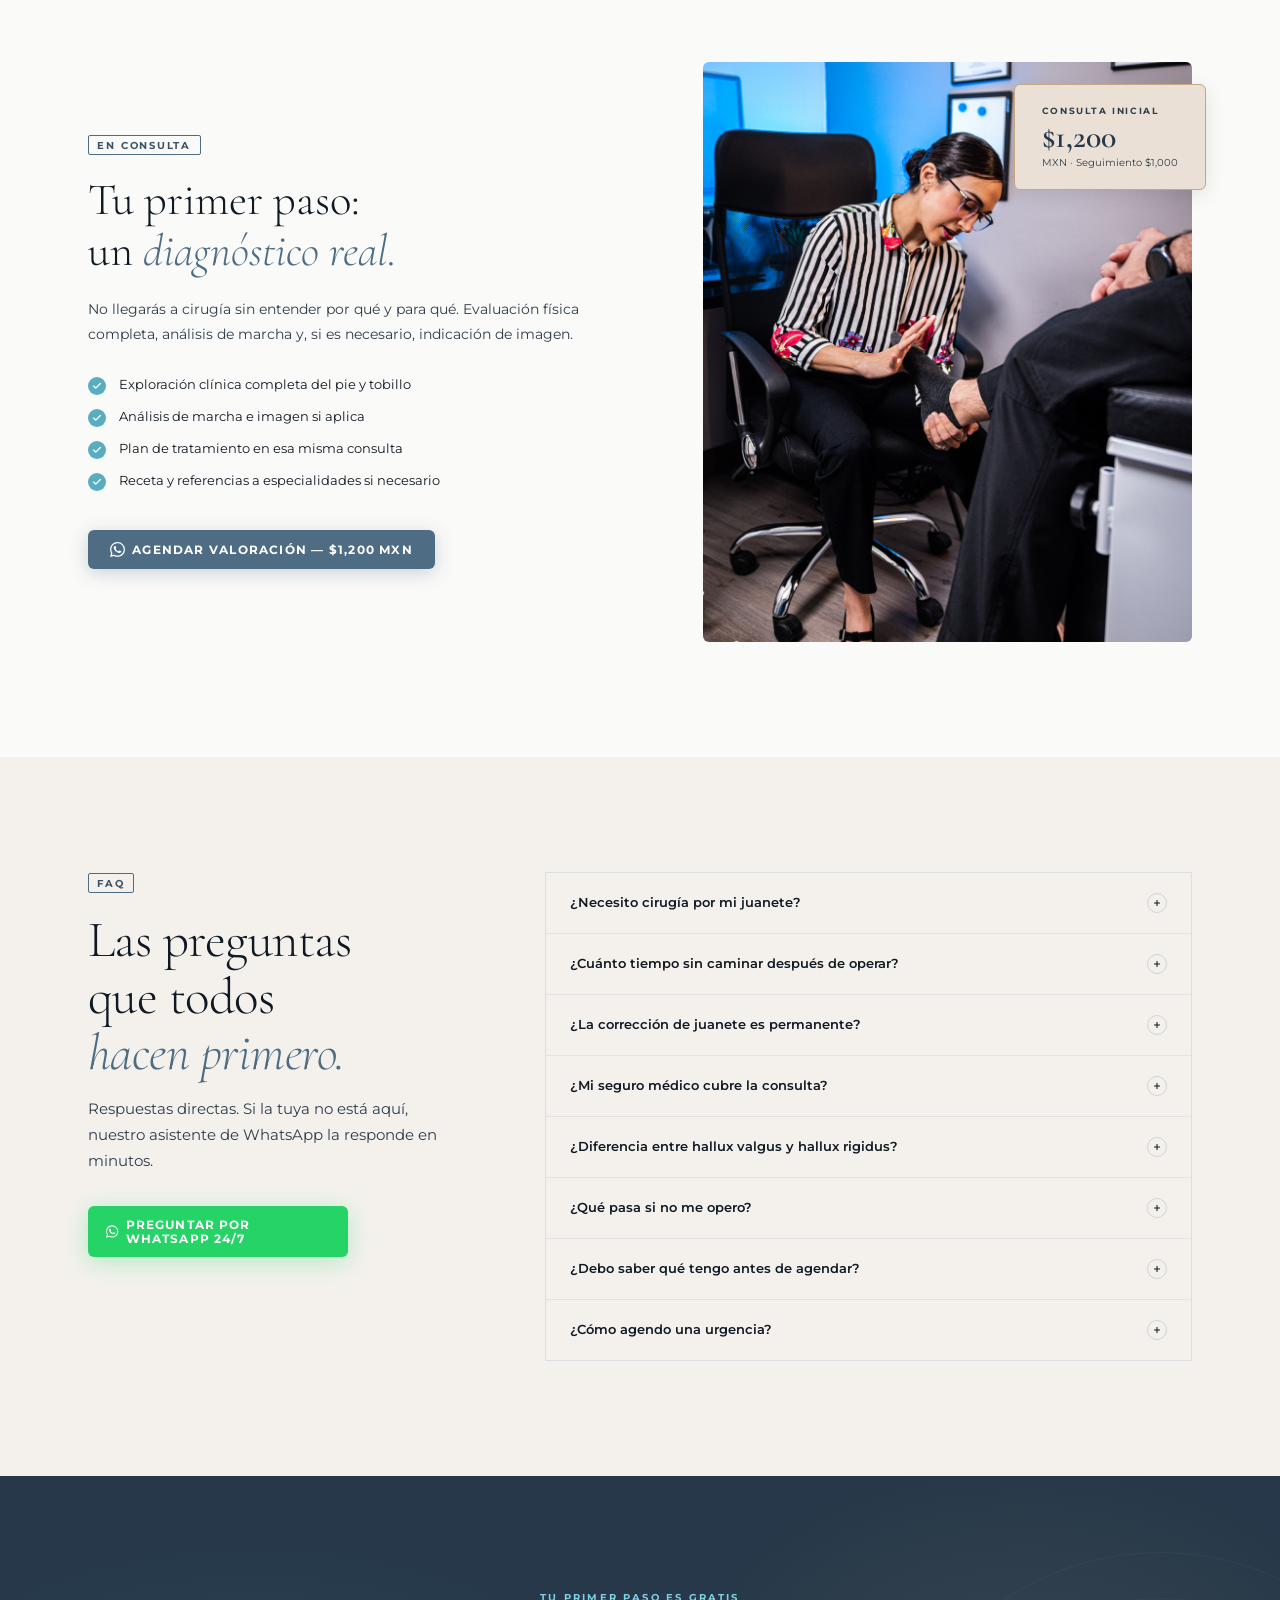
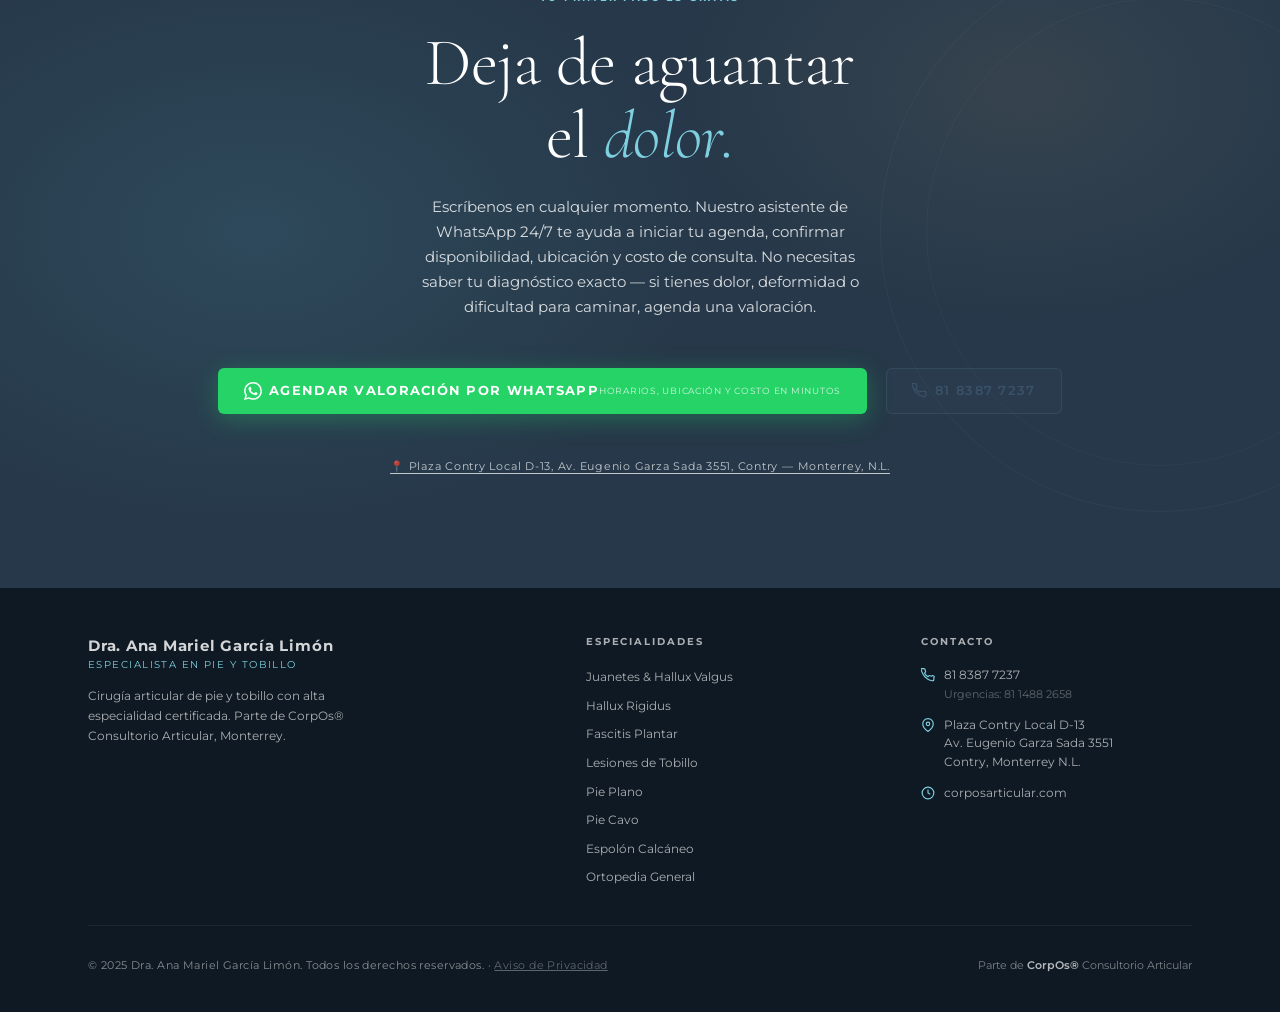
==== commit f50c912f: "Update index.html" ====
--- a/index.html
+++ b/index.html
@@ -1435,19 +1435,19 @@
         <!-- Aseguradoras -->
         <div class="dif-logos-group">
           <div class="dif-logo-item">
-            <img src="img/logos-seguros/gnp.svg" alt="GNP Seguros" loading="lazy" />
+            <img src="img/logos-seguros/gnp.png" alt="GNP Seguros" loading="lazy" />
           </div>
           <div class="dif-logo-item">
-            <img src="img/logos-seguros/axa.svg" alt="AXA Seguros" loading="lazy" />
+            <img src="img/logos-seguros/axa.png" alt="AXA Seguros" loading="lazy" />
           </div>
           <div class="dif-logo-item">
             <img src="img/logos-seguros/metlife.png" alt="MetLife" loading="lazy" />
           </div>
           <div class="dif-logo-item">
-            <img src="img/logos-seguros/bupa.svg" alt="Bupa" loading="lazy" />
+            <img src="img/logos-seguros/bupa.png" alt="Bupa" loading="lazy" />
           </div>
           <div class="dif-logo-item">
-            <img src="img/logos-seguros/mapfre.svg" alt="Mapfre" loading="lazy" />
+            <img src="img/logos-seguros/mapfre.png" alt="Mapfre" loading="lazy" />
           </div>
           <div class="dif-logo-item">
             <img src="img/logos-seguros/monterrey.png" alt="Seguros Monterrey" loading="lazy" />
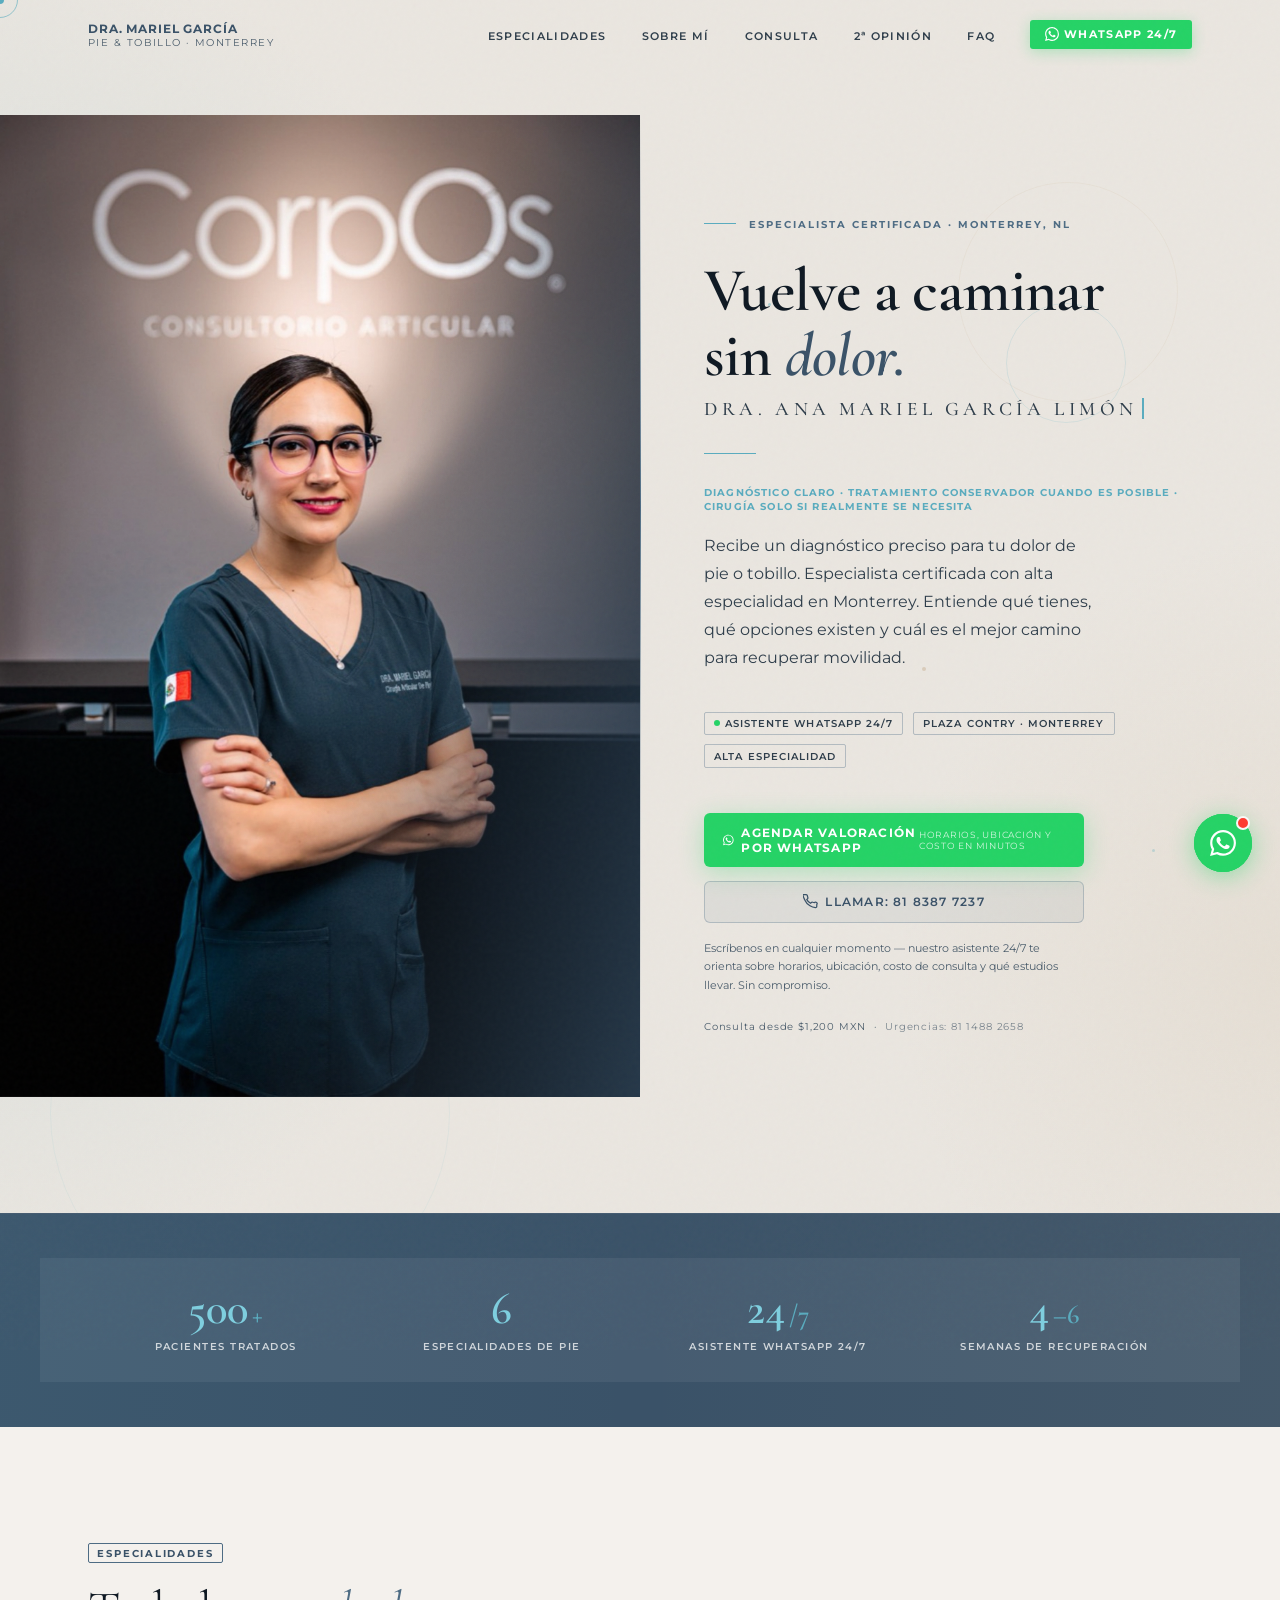
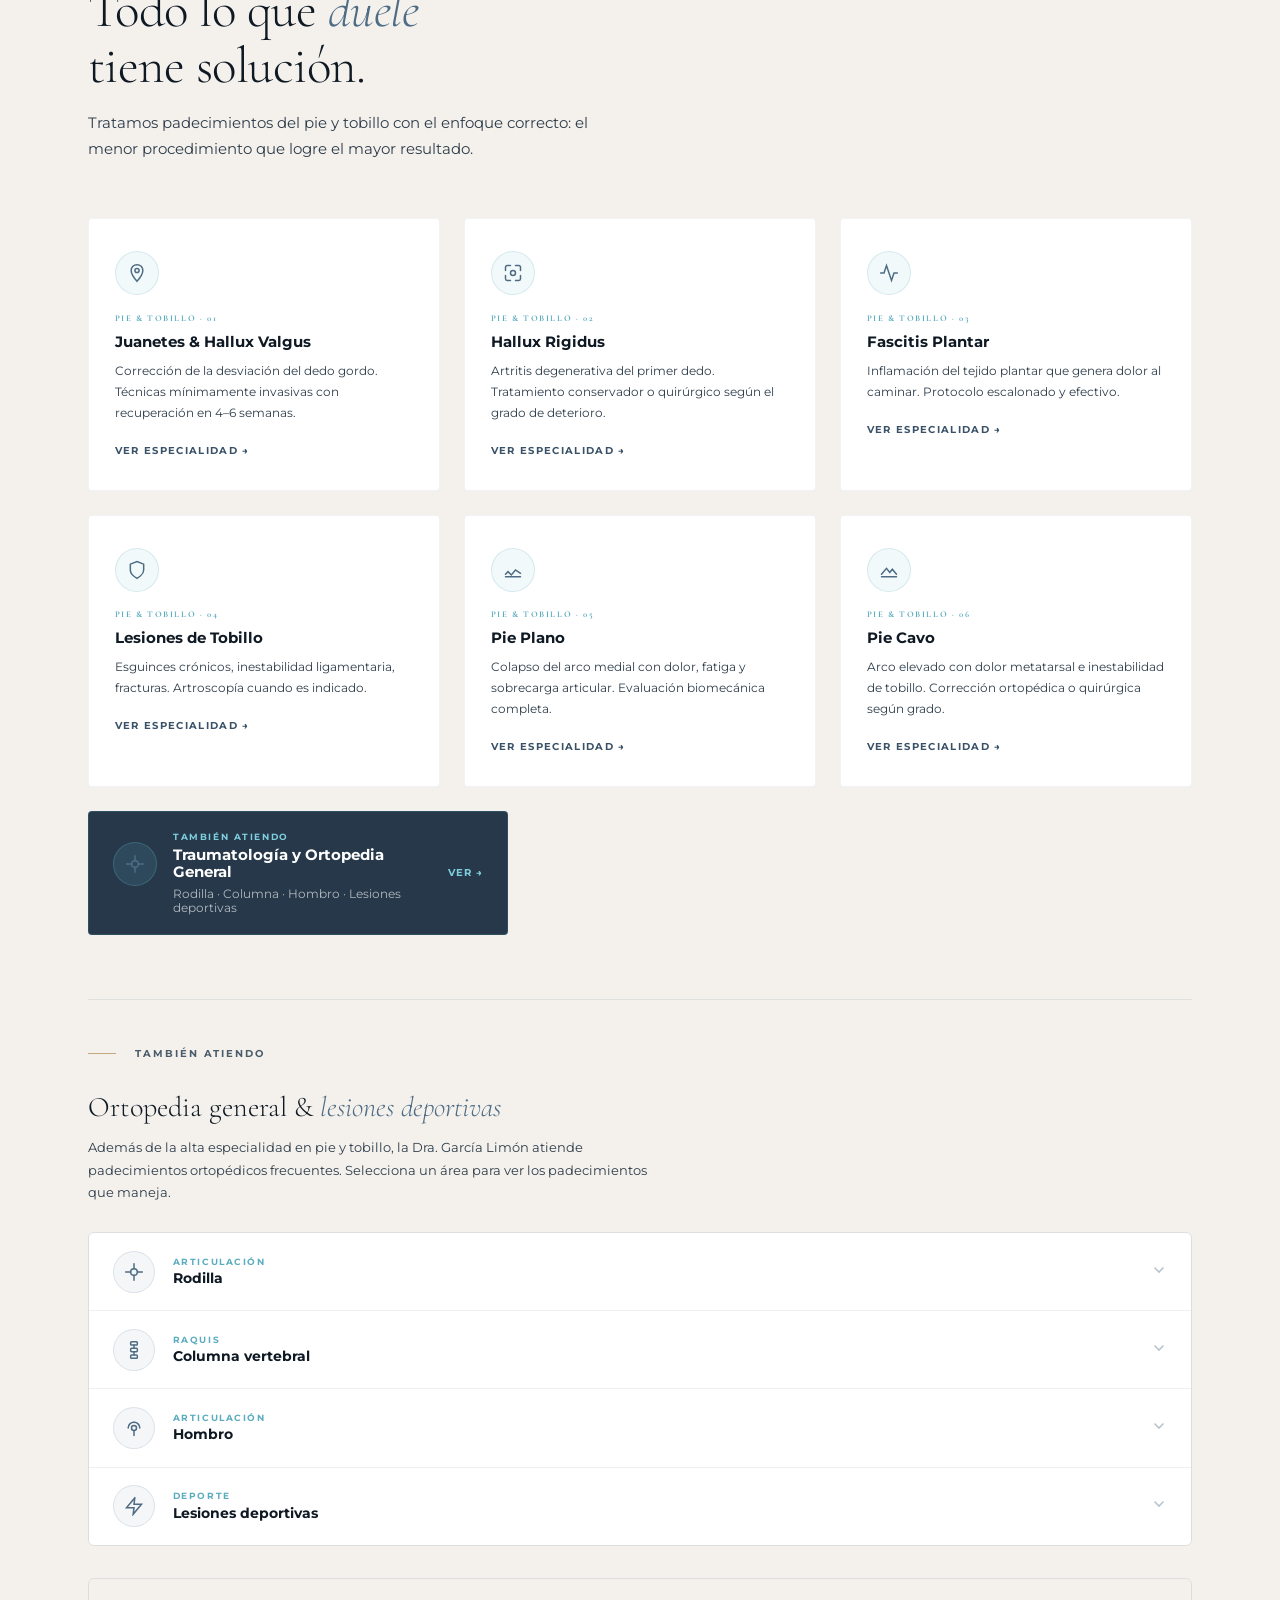
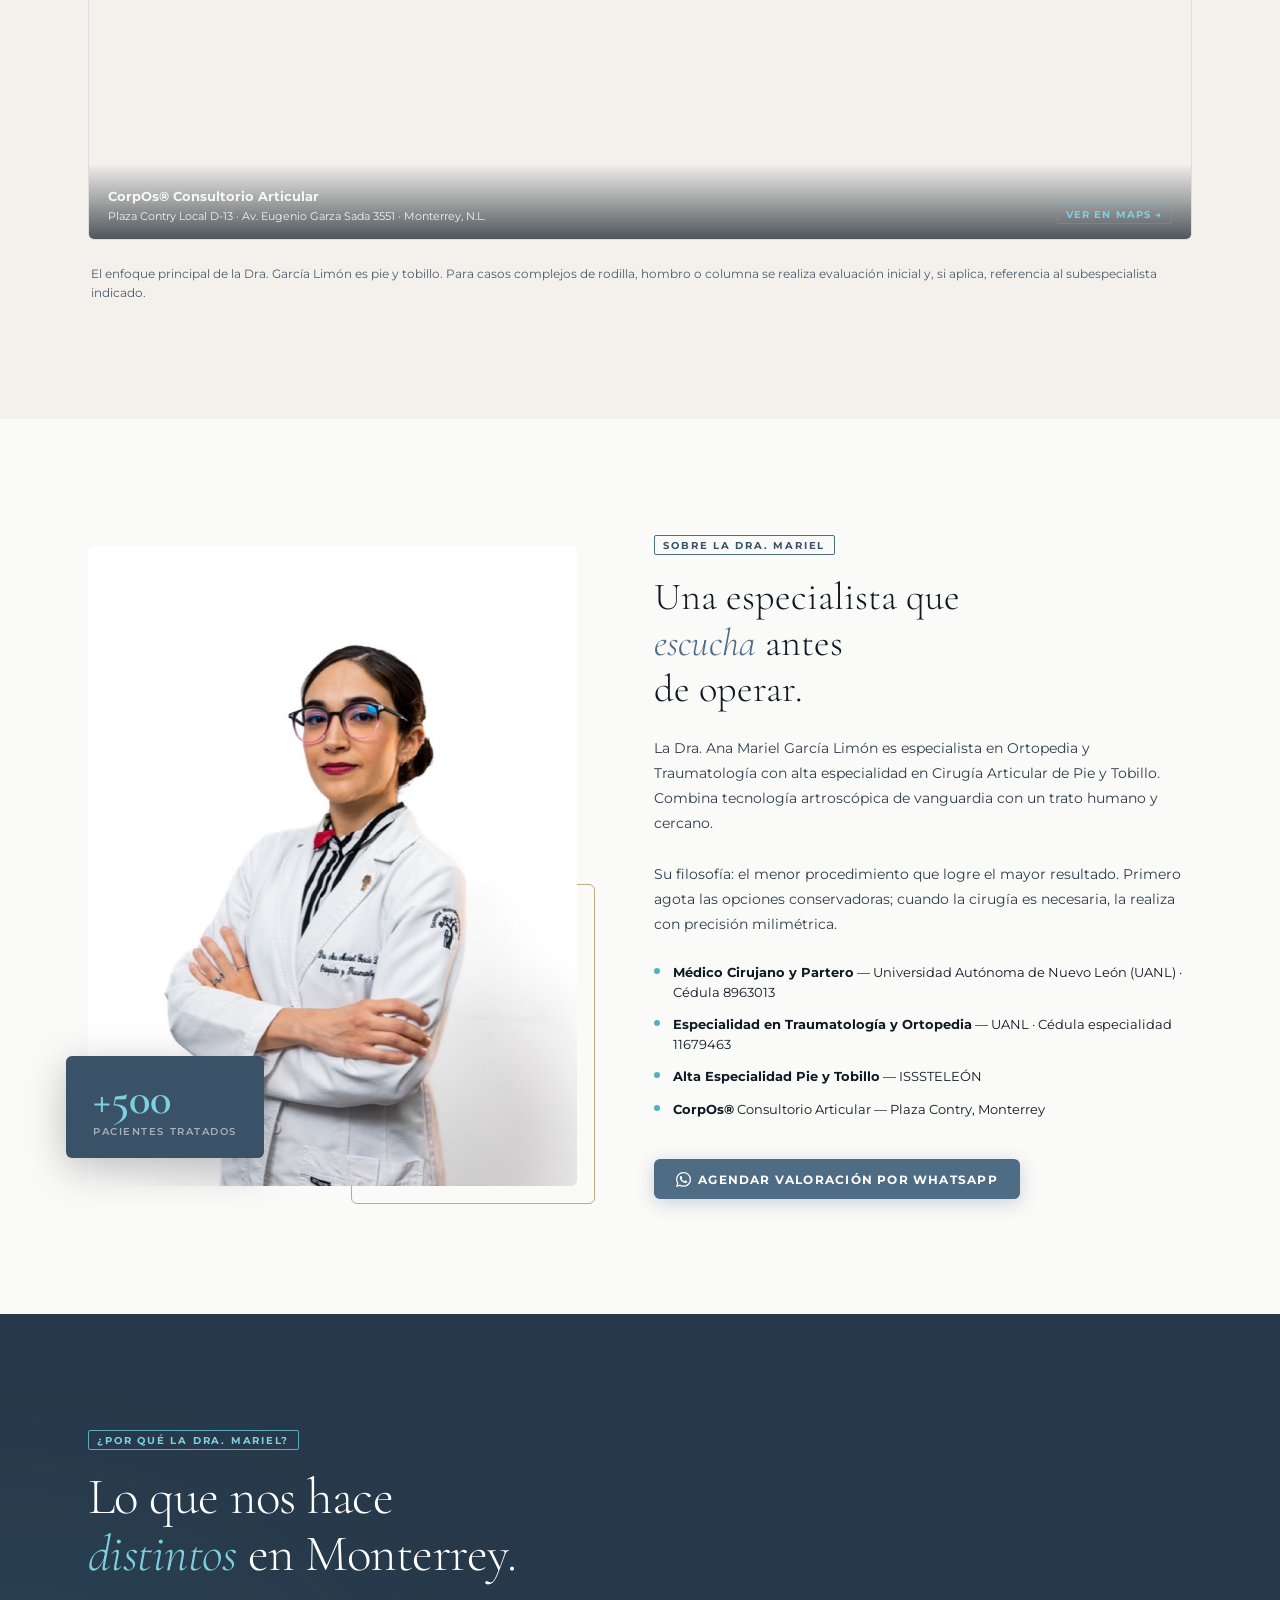
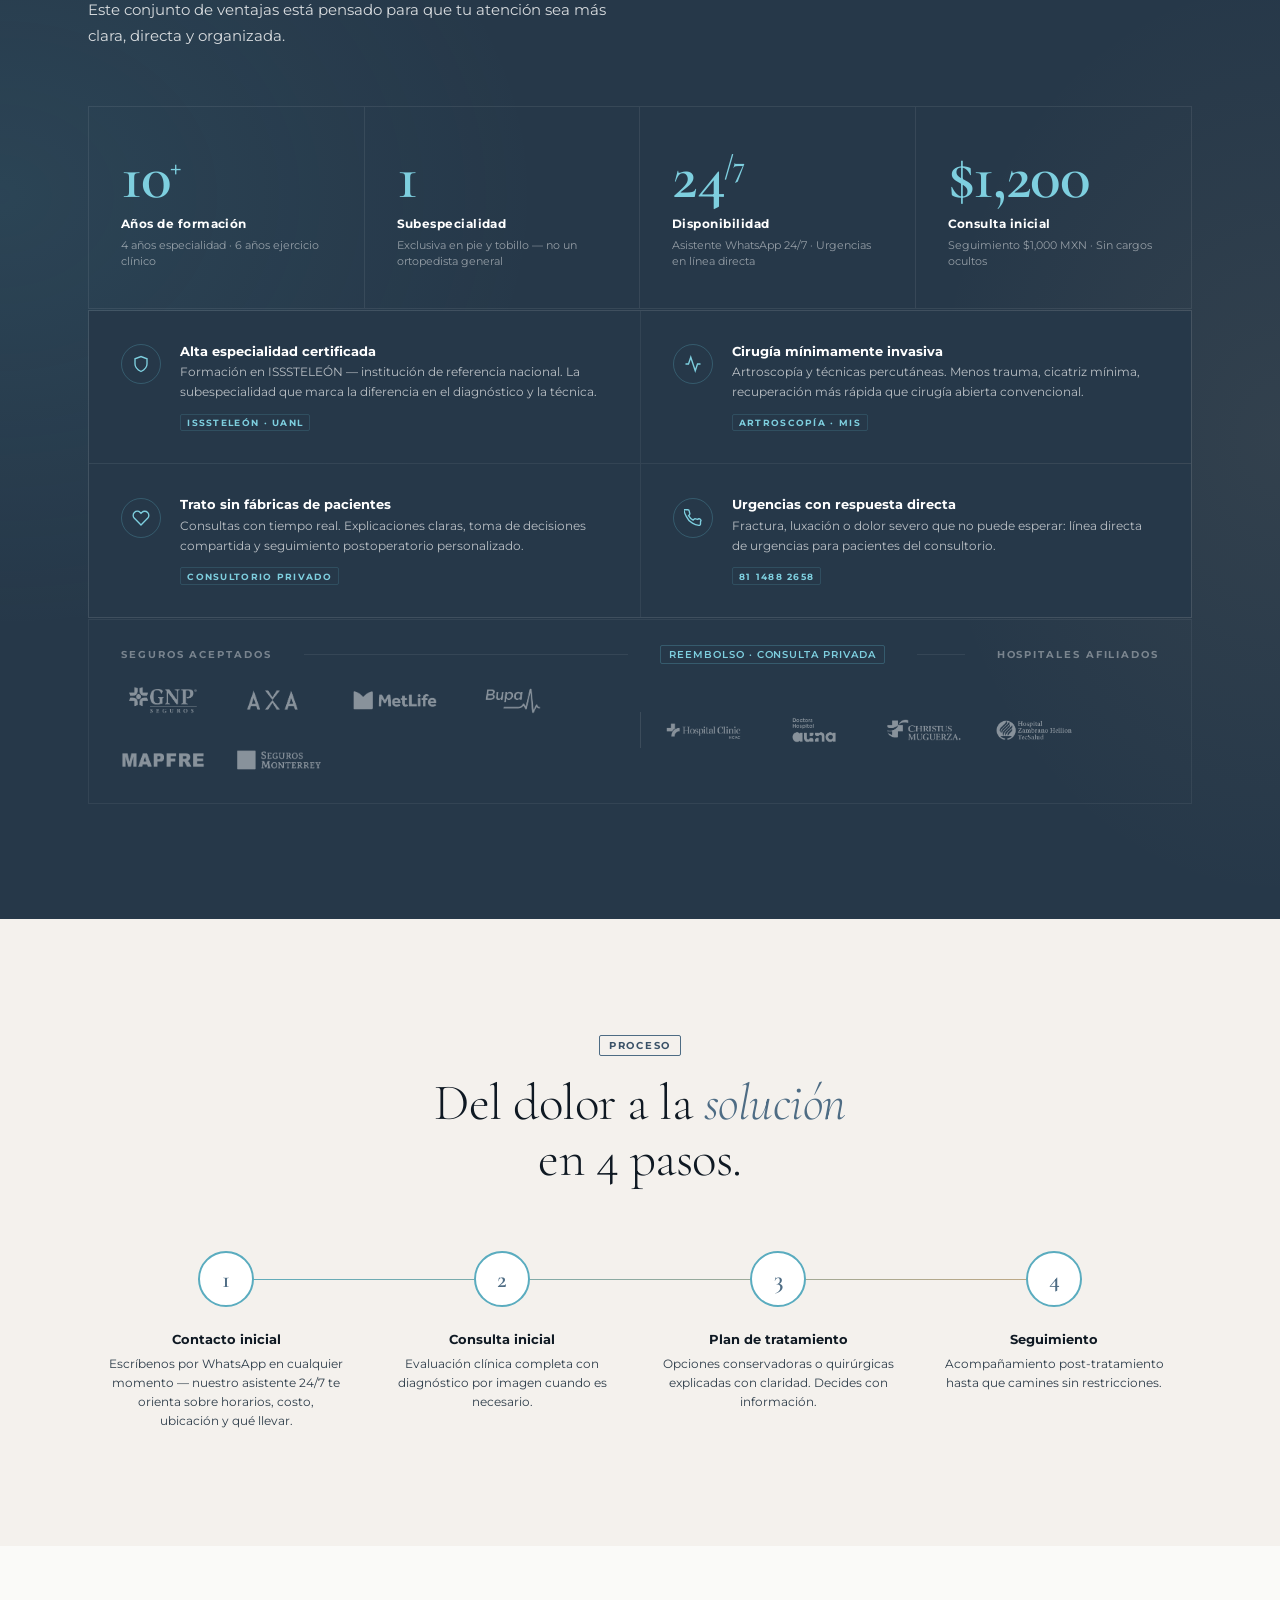
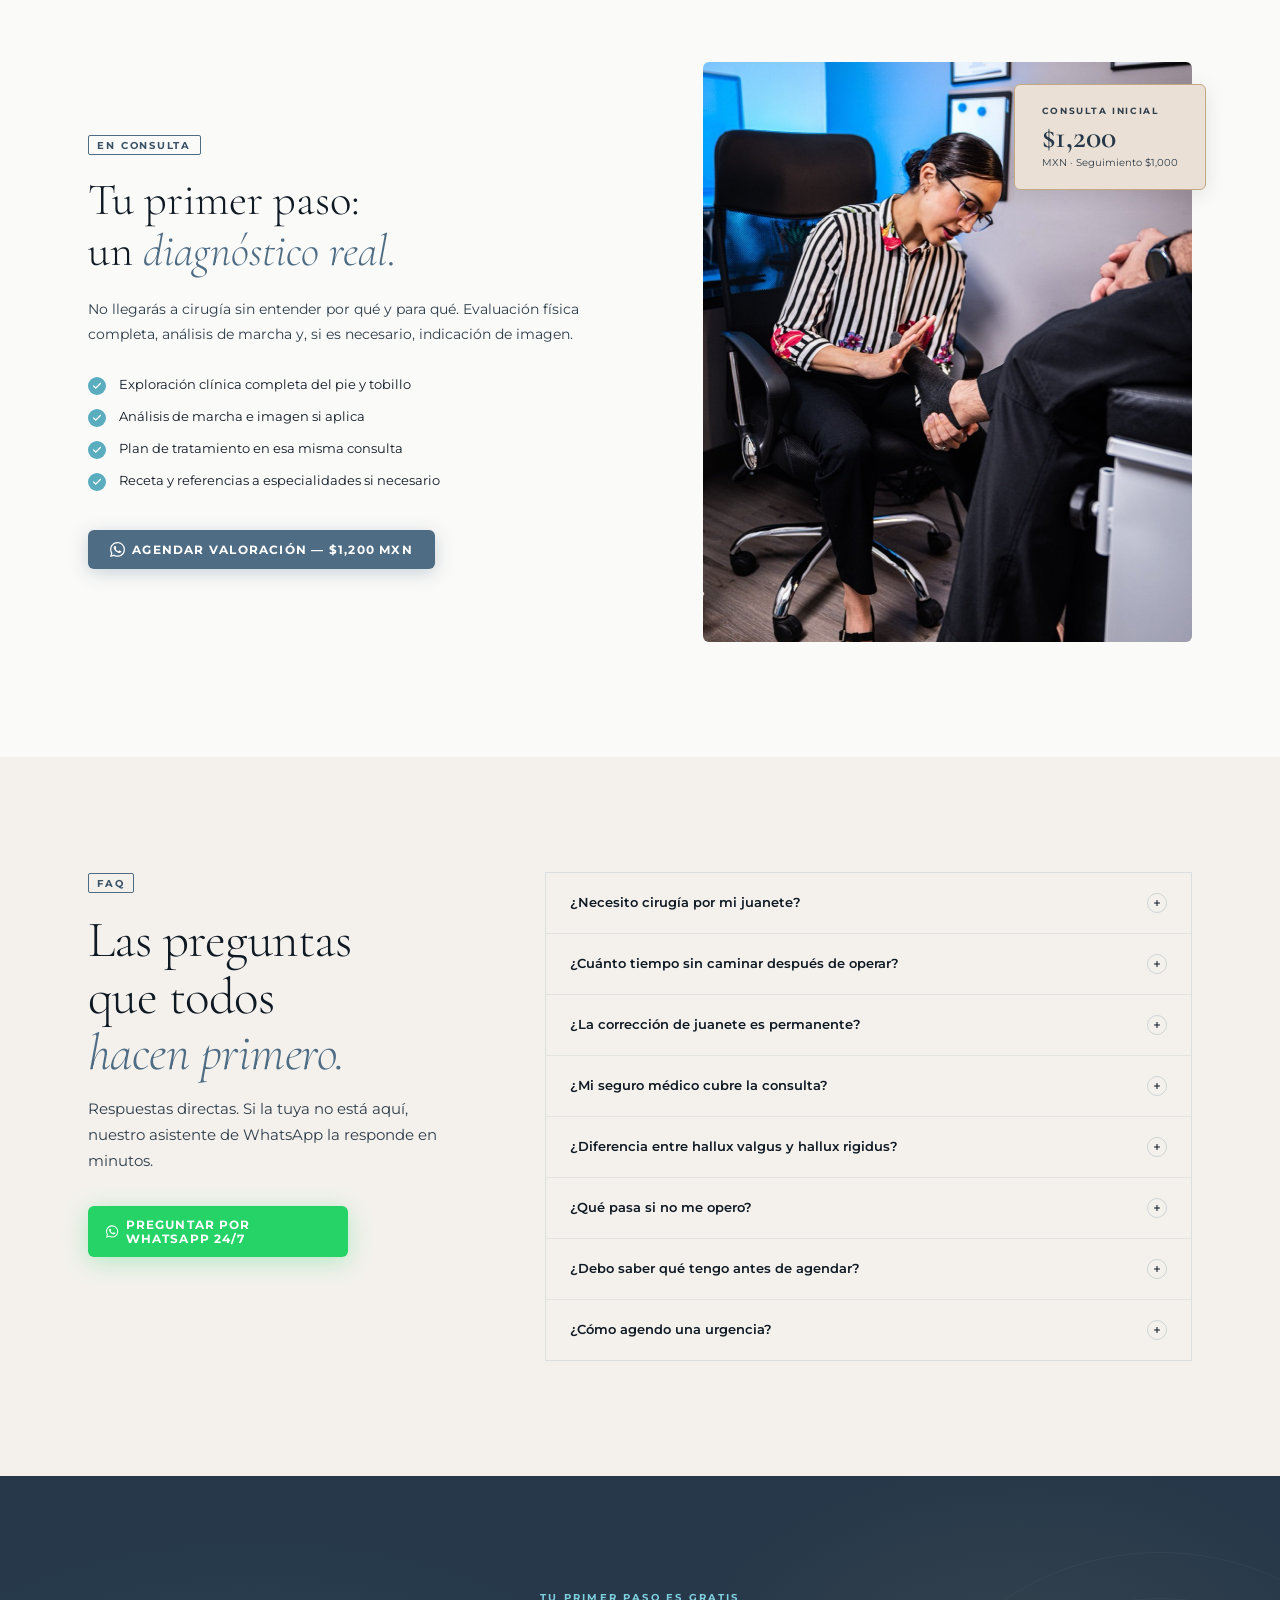
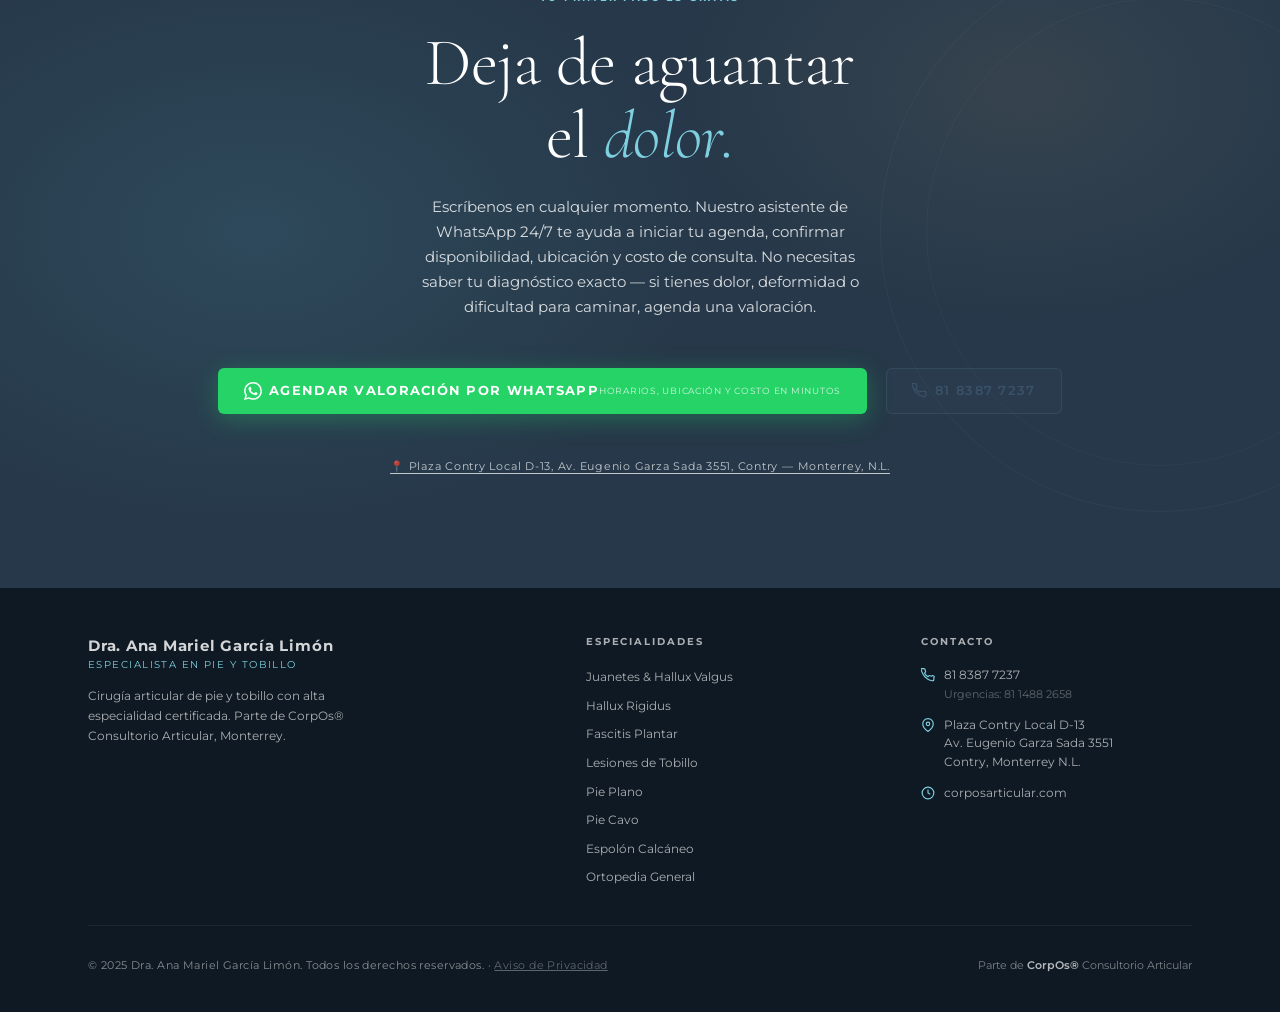
==== commit debc537f: "Fotos faltantes (404), og:image, GTM en todas las páginas, afirmaciones suavizadas y credenciales en" ====
--- a/index.html
+++ b/index.html
@@ -43,6 +43,11 @@
         "name": "Dra. Ana Mariel García Limón",
         "description": "Especialista en Ortopedia y Traumatología con alta especialidad en Cirugía Articular de Pie y Tobillo en Monterrey, México.",
         "medicalSpecialty": "Orthopedic Surgery",
+        "hasCredential": [
+          {"@type": "EducationalOccupationalCredential", "credentialCategory": "degree", "name": "Médico Cirujano y Partero, UANL — Cédula profesional 8963013"},
+          {"@type": "EducationalOccupationalCredential", "credentialCategory": "degree", "name": "Especialidad en Traumatología y Ortopedia, UANL — Cédula de especialidad 11679463"},
+          {"@type": "EducationalOccupationalCredential", "credentialCategory": "certificate", "name": "Alta Especialidad en Pie y Tobillo, ISSSTELEÓN"}
+        ],
         "url": "https://dramarielgarcia.com/",
         "telephone": "+528261020782",
         "priceRange": "$$",
@@ -1019,7 +1024,7 @@
 
   <!-- Image -->
   <div class="hero-image-col">
-    <img src="img/CropOs-70.jpeg" alt="Dra. Ana Mariel García Limón — Especialista Pie y Tobillo" loading="eager" />
+    <img src="img/CropOs-70.jpg" alt="Dra. Ana Mariel García Limón — Especialista Pie y Tobillo" loading="eager" />
   </div>
 
   <!-- Content -->
@@ -1315,7 +1320,7 @@
   <div class="container">
     <div class="about-grid">
       <div class="about-img-wrap reveal">
-        <img src="img/CropOs-101.jpeg" alt="Dra. Ana Mariel García Limón" loading="lazy" />
+        <img src="img/CropOs-101.jpg" alt="Dra. Ana Mariel García Limón" loading="lazy" />
         <div class="about-frame"></div>
         <div class="about-badge">
           <div class="about-badge-num">+500</div>
@@ -1351,7 +1356,7 @@
     <div class="reveal">
       <span class="tag">¿Por qué la Dra. Mariel?</span>
       <h2 class="sec-title">Lo que nos hace<br/><em>distintos</em> en Monterrey.</h2>
-      <p class="sec-body">Ningún otro especialista de pie y tobillo en la ciudad ofrece este conjunto de ventajas simultáneamente.</p>
+      <p class="sec-body">Este conjunto de ventajas está pensado para que tu atención sea más clara, directa y organizada.</p>
     </div>
 
     <!-- Métricas grandes -->
@@ -1457,10 +1462,10 @@
         <!-- Hospitales -->
         <div class="dif-logos-group">
           <div class="dif-logo-item dif-logo-hosp">
-            <img src="img/logos-hospitales/clinic.png" alt="Clinic" loading="lazy" />
+            <img src="img/logos-hospitales/clinic.png" alt="Hospital Clínic" loading="lazy" />
             </div>
             <div class="dif-logo-item dif-logo-hosp">
-            <img src="img/logos-hospitales/doctors.png" alt="Doctor" loading="lazy" />
+            <img src="img/logos-hospitales/doctors.png" alt="Doctors Hospital" loading="lazy" />
             </div>
             <div class="dif-logo-item dif-logo-hosp">
             <img src="img/logos-hospitales/muguerza.png" alt="Hospital Muguerza" loading="lazy" />
@@ -1540,7 +1545,7 @@
       </div>
 
       <div class="consulta-img-wrap reveal d2">
-        <img src="img/CropOs-130.jpeg" alt="Dra. Mariel examinando paciente" loading="lazy" />
+        <img src="img/CropOs-130.jpg" alt="Dra. Mariel examinando paciente" loading="lazy" />
         <div class="price-chip">
           <div class="price-label">Consulta inicial</div>
           <div class="price-val">$1,200</div>
